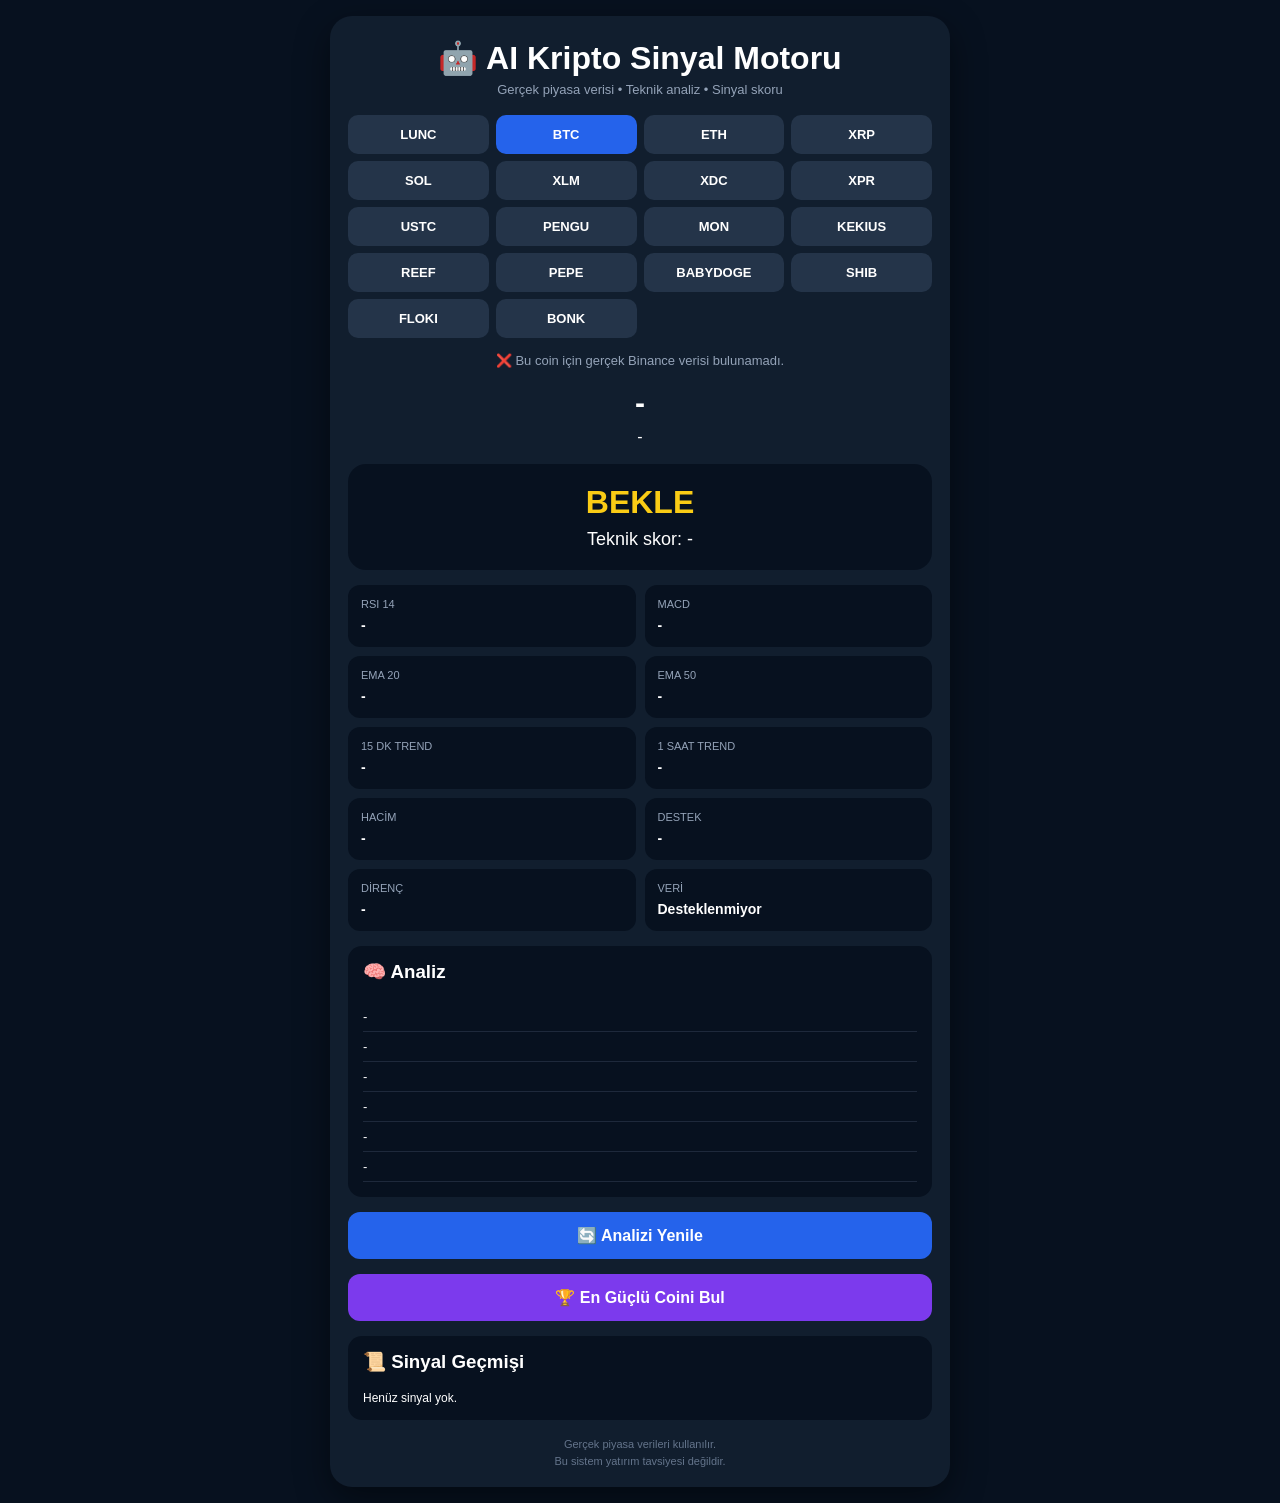
==== index.html @ 5fd172c1 "Create index.html" ====
<!DOCTYPE html>
<html lang="tr">
<head>
<meta charset="UTF-8">
<meta name="viewport" content="width=device-width, initial-scale=1.0">
<title>AI Kripto Sinyal Motoru</title>

<style>
*{box-sizing:border-box}

body{
margin:0;
padding:16px;
font-family:Arial,sans-serif;
background:#07111f;
color:#fff;
}

.container{
max-width:620px;
margin:auto;
}

.card{
background:#111e2e;
border-radius:22px;
padding:18px;
box-shadow:0 12px 35px #0007;
}

h1{
text-align:center;
margin:5px 0;
}

.subtitle{
text-align:center;
color:#94a3b8;
font-size:13px;
margin-bottom:18px;
}

.coins{
display:grid;
grid-template-columns:repeat(4,1fr);
gap:7px;
}

.coin{
padding:12px 3px;
border:0;
border-radius:10px;
background:#243449;
color:white;
font-weight:bold;
font-size:13px;
}

.coin.active{
background:#2563eb;
}

.status{
text-align:center;
color:#94a3b8;
margin:15px 0;
font-size:13px;
min-height:18px;
}

.price{
text-align:center;
font-size:30px;
font-weight:bold;
margin:8px 0;
}

.change{
text-align:center;
}

.signal{
margin-top:18px;
padding:20px;
border-radius:18px;
background:#07111f;
text-align:center;
}

.signal-title{
font-size:32px;
font-weight:bold;
}

.AL{
color:#22c55e;
}

.SAT{
color:#ef4444;
}

.BEKLE{
color:#facc15;
}

.GAL{
color:#16a34a;
}

.GSAT{
color:#dc2626;
}

.score{
font-size:18px;
margin-top:8px;
}

.grid{
display:grid;
grid-template-columns:1fr 1fr;
gap:9px;
margin-top:15px;
}

.box{
background:#07111f;
padding:13px;
border-radius:12px;
}

.box span{
display:block;
color:#94a3b8;
font-size:11px;
margin-bottom:6px;
}

.box b{
font-size:14px;
}

.section{
margin-top:15px;
background:#07111f;
border-radius:14px;
padding:15px;
}

.section h3{
margin-top:0;
}

.reason{
padding:7px 0;
border-bottom:1px solid #1e293b;
font-size:13px;
}

.action{
width:100%;
margin-top:15px;
padding:14px;
border:0;
border-radius:12px;
background:#2563eb;
color:white;
font-size:16px;
font-weight:bold;
}

.scan{
background:#7c3aed;
}

.history{
font-size:12px;
}

.history div{
padding:7px 0;
border-bottom:1px solid #1e293b;
}

.footer{
text-align:center;
color:#64748b;
font-size:11px;
margin-top:16px;
line-height:1.5;
}
</style>
</head>

<body>

<div class="container">

<div class="card">

<h1>🤖 AI Kripto Sinyal Motoru</h1>

<div class="subtitle">
Gerçek piyasa verisi • Teknik analiz • Sinyal skoru
</div>

<div id="coins" class="coins"></div>

<div id="status" class="status">
Sistem hazırlanıyor...
</div>

<div id="price" class="price">
-
</div>

<div id="change" class="change">
-
</div>

<div class="signal">

<div id="signal" class="signal-title BEKLE">
BEKLE
</div>

<div id="score" class="score">
Teknik skor: -
</div>

</div>

<div class="grid">

<div class="box">
<span>RSI 14</span>
<b id="rsi">-</b>
</div>

<div class="box">
<span>MACD</span>
<b id="macd">-</b>
</div>

<div class="box">
<span>EMA 20</span>
<b id="ema20">-</b>
</div>

<div class="box">
<span>EMA 50</span>
<b id="ema50">-</b>
</div>

<div class="box">
<span>15 DK TREND</span>
<b id="trend15">-</b>
</div>

<div class="box">
<span>1 SAAT TREND</span>
<b id="trend1">-</b>
</div>

<div class="box">
<span>HACİM</span>
<b id="volume">-</b>
</div>

<div class="box">
<span>DESTEK</span>
<b id="support">-</b>
</div>

<div class="box">
<span>DİRENÇ</span>
<b id="resistance">-</b>
</div>

<div class="box">
<span>VERİ</span>
<b id="data">-</b>
</div>

</div>

<div class="section">

<h3>🧠 Analiz</h3>

<div id="reason1" class="reason">-</div>
<div id="reason2" class="reason">-</div>
<div id="reason3" class="reason">-</div>
<div id="reason4" class="reason">-</div>
<div id="reason5" class="reason">-</div>
<div id="reason6" class="reason">-</div>

</div>

<button class="action" onclick="analizYap()">
🔄 Analizi Yenile
</button>

<button class="action scan" onclick="coinleriTara()">
🏆 En Güçlü Coini Bul
</button>

<div class="section">

<h3>📜 Sinyal Geçmişi</h3>

<div id="history" class="history">
Henüz sinyal yok.
</div>

</div>

<div class="footer">
Gerçek piyasa verileri kullanılır.<br>
Bu sistem yatırım tavsiyesi değildir.
</div>

</div>
</div>

<script>

/* SADECE BU 18 COIN VAR */

const coinler = [

"LUNC",
"BTC",
"ETH",
"XRP",
"SOL",
"XLM",
"XDC",
"XPR",
"USTC",
"PENGU",
"MON",
"KEKIUS",
"REEF",
"PEPE",
"BABYDOGE",
"SHIB",
"FLOKI",
"BONK"

];

let secili = "BTCUSDT";


/* COIN BUTONLARI */

function coinleriOlustur(){

const alan =
document.getElementById("coins");

alan.innerHTML = "";

coinler.forEach(function(coin){

const buton =
document.createElement("button");

buton.className = "coin";

buton.innerText = coin;

if(coin === "BTC"){
buton.classList.add("active");
}

buton.onclick = function(){

secili = coin + "USDT";

document.querySelectorAll(".coin")
.forEach(function(x){
x.classList.remove("active");
});

buton.classList.add("active");

analizYap();

};

alan.appendChild(buton);

});

}


/* EMA */

function ema(data,period){

let k = 2 / (period + 1);

let result = data[0];

for(let i=1;i<data.length;i++){

result =
data[i] * k +
result * (1-k);

}

return result;

}


/* RSI */

function rsi(data){

let gain = 0;
let loss = 0;

for(
let i=data.length-14;
i<data.length;
i++
){

let diff =
data[i] - data[i-1];

if(diff > 0){

gain += diff;

}else{

loss -= diff;

}

}

if(loss === 0){

return 100;

}

let rs =
gain / loss;

return 100 -
(100/(1+rs));

}


/* MACD */

function macd(data){

return (
ema(data,12) -
ema(data,26)
);

}


/* FİYAT */

function fiyatFormatla(x){

if(!Number.isFinite(x)){
return "-";
}

if(x >= 1000){

return x.toLocaleString(
"tr-TR",
{
maximumFractionDigits:2
});

}

if(x >= 1){

return x.toLocaleString(
"tr-TR",
{
maximumFractionDigits:5
});

}

return x.toLocaleString(
"tr-TR",
{
maximumFractionDigits:9
});

}


/* BINANCE */

async function veriGetir(url){

const response =
await fetch(
url,
{
cache:"no-store"
}
);

if(!response.ok){

throw new Error(
"Veri alınamadı"
);

}

return await response.json();

}


/* MUM */

async function mumGetir(interval){

return await veriGetir(

"https://api.binance.com/api/v3/klines"+
"?symbol="+secili+
"&interval="+interval+
"&limit=150"

);

}


/* ANA ANALİZ */

async function analizYap(){

document.getElementById("status")
.innerText =
"📡 Gerçek piyasa verileri analiz ediliyor...";

document.getElementById("data")
.innerText =
"Yükleniyor";

try{

const ticker =
await veriGetir(

"https://api.binance.com/api/v3/ticker/24hr"+
"?symbol="+secili

);

const mum15 =
await mumGetir("15m");

const mum1h =
await mumGetir("1h");


const close15 =
mum15.map(function(x){
return Number(x[4]);
});

const close1h =
mum1h.map(function(x){
return Number(x[4]);
});

const volumes =
mum15.map(function(x){
return Number(x[5]);
});


const fiyat =
Number(ticker.lastPrice);

const degisim =
Number(ticker.priceChangePercent);


const rsiValue =
rsi(close15);

const ema20 =
ema(close15,20);

const ema50 =
ema(close15,50);

const macdValue =
macd(close15);

const ema1h =
ema(close1h,20);


const volumeNow =
volumes[volumes.length-1];

const volumeAvg =
volumes
.slice(-20)
.reduce(
function(a,b){
return a+b;
},
0
) / 20;


const destek =
Math.min(
...close15.slice(-50)
);

const direnc =
Math.max(
...close15.slice(-50)
);


/* SKOR */

let skor = 50;

let nedenler = [];


/* EMA */

if(fiyat > ema20){

skor += 8;

nedenler.push(
"Fiyat EMA 20 üzerinde."
);

}else{

skor -= 8;

nedenler.push(
"Fiyat EMA 20 altında."
);

}


if(ema20 > ema50){

skor += 10;

nedenler.push(
"EMA 20, EMA 50 üzerinde."
);

}else{

skor -= 10;

nedenler.push(
"EMA 20, EMA 50 altında."
);

}


/* RSI */

if(rsiValue < 30){

skor += 18;

nedenler.push(
"RSI aşırı satım bölgesinde."
);

}

else if(rsiValue < 45){

skor += 7;

nedenler.push(
"RSI toparlanma bölgesinde."
);

}

else if(rsiValue > 70){

skor -= 18;

nedenler.push(
"RSI aşırı alım bölgesinde."
);

}

else if(rsiValue > 55){

skor -= 7;

nedenler.push(
"RSI yüksek bölgede."
);

}

else{

nedenler.push(
"RSI nötr bölgede."
);

}


/* MACD */

if(macdValue > 0){

skor += 10;

nedenler.push(
"MACD pozitif."
);

}else{

skor -= 10;

nedenler.push(
"MACD negatif."
);

}


/* 1 SAAT */

if(fiyat > ema1h){

skor += 8;

nedenler.push(
"1 saatlik trend pozitif."
);

}else{

skor -= 8;

nedenler.push(
"1 saatlik trend negatif."
);

}


/* HACİM */

if(volumeNow > volumeAvg * 1.5){

skor += 8;

nedenler.push(
"Hacim ortalamanın üzerinde."
);

}

else if(
volumeNow < volumeAvg * 0.7
){

skor -= 3;

nedenler.push(
"Hacim düşük."
);

}

else{

nedenler.push(
"Hacim normal."
);

}


/* SKOR SINIRI */

skor =
Math.max(
0,
Math.min(
100,
Math.round(skor)
)
);


/* SİNYAL */

let sinyal = "BEKLE";

if(skor >= 82){

sinyal =
"GÜÇLÜ AL";

}

else if(skor >= 68){

sinyal =
"AL";

}

else if(skor <= 18){

sinyal =
"GÜÇLÜ SAT";

}

else if(skor <= 32){

sinyal =
"SAT";

}


/* EKRAN */

document.getElementById("status")
.innerText =
secili +
" • Güncel analiz";


document.getElementById("data")
.innerText =
"🟢 Canlı";


document.getElementById("price")
.innerText =
fiyatFormatla(fiyat) +
" USDT";


document.getElementById("change")
.innerText =
"24 saat: " +
(degisim >= 0 ? "+" : "") +
degisim.toFixed(2) +
"%";


const signal =
document.getElementById("signal");


signal.innerText =
sinyal;


signal.className =
"signal-title " +
(
sinyal === "GÜÇLÜ AL"
? "GAL"
:
sinyal === "GÜÇLÜ SAT"
? "GSAT"
:
sinyal === "AL"
? "AL"
:
sinyal === "SAT"
? "SAT"
:
"BEKLE"
);


document.getElementById("score")
.innerText =
"Teknik skor: " +
skor +
"/100";


document.getElementById("rsi")
.innerText =
rsiValue.toFixed(2);


document.getElementById("macd")
.innerText =
macdValue.toFixed(8);


document.getElementById("ema20")
.innerText =
fiyatFormatla(ema20);


document.getElementById("ema50")
.innerText =
fiyatFormatla(ema50);


document.getElementById("trend15")
.innerText =
fiyat > ema20
? "🟢 Yükseliş"
: "🔴 Düşüş";


document.getElementById("trend1")
.innerText =
fiyat > ema1h
? "🟢 Yükseliş"
: "🔴 Düşüş";


document.getElementById("volume")
.innerText =
volumeNow > volumeAvg * 1.5
? "🔥 Yüksek"
:
volumeNow < volumeAvg * 0.7
? "🔵 Düşük"
: "Normal";


document.getElementById("support")
.innerText =
fiyatFormatla(destek);


document.getElementById("resistance")
.innerText =
fiyatFormatla(direnc);


/* NEDENLER */

for(
let i=1;
i<=6;
i++
){

document.getElementById(
"reason"+i
).innerText =
nedenler[i-1] || "-";

}


/* GEÇMİŞ */

gecmiseKaydet(
sinyal,
skor
);


}

catch(error){

console.log(error);

document.getElementById("status")
.innerText =
"❌ Bu coin için gerçek Binance verisi bulunamadı.";

document.getElementById("data")
.innerText =
"Desteklenmiyor";

}

}


/* GEÇMİŞE KAYDET */

function gecmiseKaydet(
sinyal,
skor
){

let gecmis =
JSON.parse(
localStorage.getItem(
"sinyalGecmisi"
) || "[]"
);


gecmis.unshift({

coin:
secili.replace(
"USDT",
""
),

sinyal:
sinyal,

skor:
skor,

zaman:
new Date()
.toLocaleTimeString(
"tr-TR"
)

});


gecmis =
gecmis.slice(0,20);


localStorage.setItem(
"sinyalGecmisi",
JSON.stringify(
gecmis
)
);


gecmisiGoster();

}


/* GEÇMİŞİ GÖSTER */

function gecmisiGoster(){

let gecmis =
JSON.parse(
localStorage.getItem(
"sinyalGecmisi"
) || "[]"
);


if(gecmis.length === 0){

document.getElementById(
"history"
).innerText =
"Henüz sinyal yok.";

return;

}


document.getElementById(
"history"
).innerHTML =

gecmis
.slice(0,10)
.map(function(x){

return `
<div>
<b>${x.coin}</b>
—
${x.sinyal}
—
${x.skor}/100
—
${x.zaman}
</div>
`;

})
.join("");

}


/* COİNLERİ TARA */

async function coinleriTara(){

document.getElementById(
"status"
).innerText =
"🏆 Coinler taranıyor...";

let sonuc = [];


for(
const coin of coinler
){

try{

const url =
"https://api.binance.com/api/v3/ticker/24hr?symbol="+
coin+
"USDT";


const data =
await veriGetir(url);


sonuc.push({

coin:coin,

degisim:
Number(
data.priceChangePercent
)

});

}

catch(error){

console.log(
coin+
" verisi yok."
);

}

}


/* SIRALA */

sonuc.sort(
function(a,b){

return b.degisim -
a.degisim;

});


if(sonuc.length > 0){

const enIyi =
sonuc[0];


document.getElementById(
"status"
).innerText =

"🏆 En güçlü 24 saatlik hareket: " +
enIyi.coin +
" (" +
(enIyi.degisim >= 0 ? "+" : "") +
enIyi.degisim.toFixed(2) +
"%)";

}

else{

document.getElementById(
"status"
).innerText =
"Coin verileri alınamadı.";

}

}


/* BAŞLAT */

coinleriOlustur();

gecmisiGoster();

analizYap();


/* 5 DAKİKADA YENİLE */

setInterval(
analizYap,
300000
);

</script>

</body>
</html>
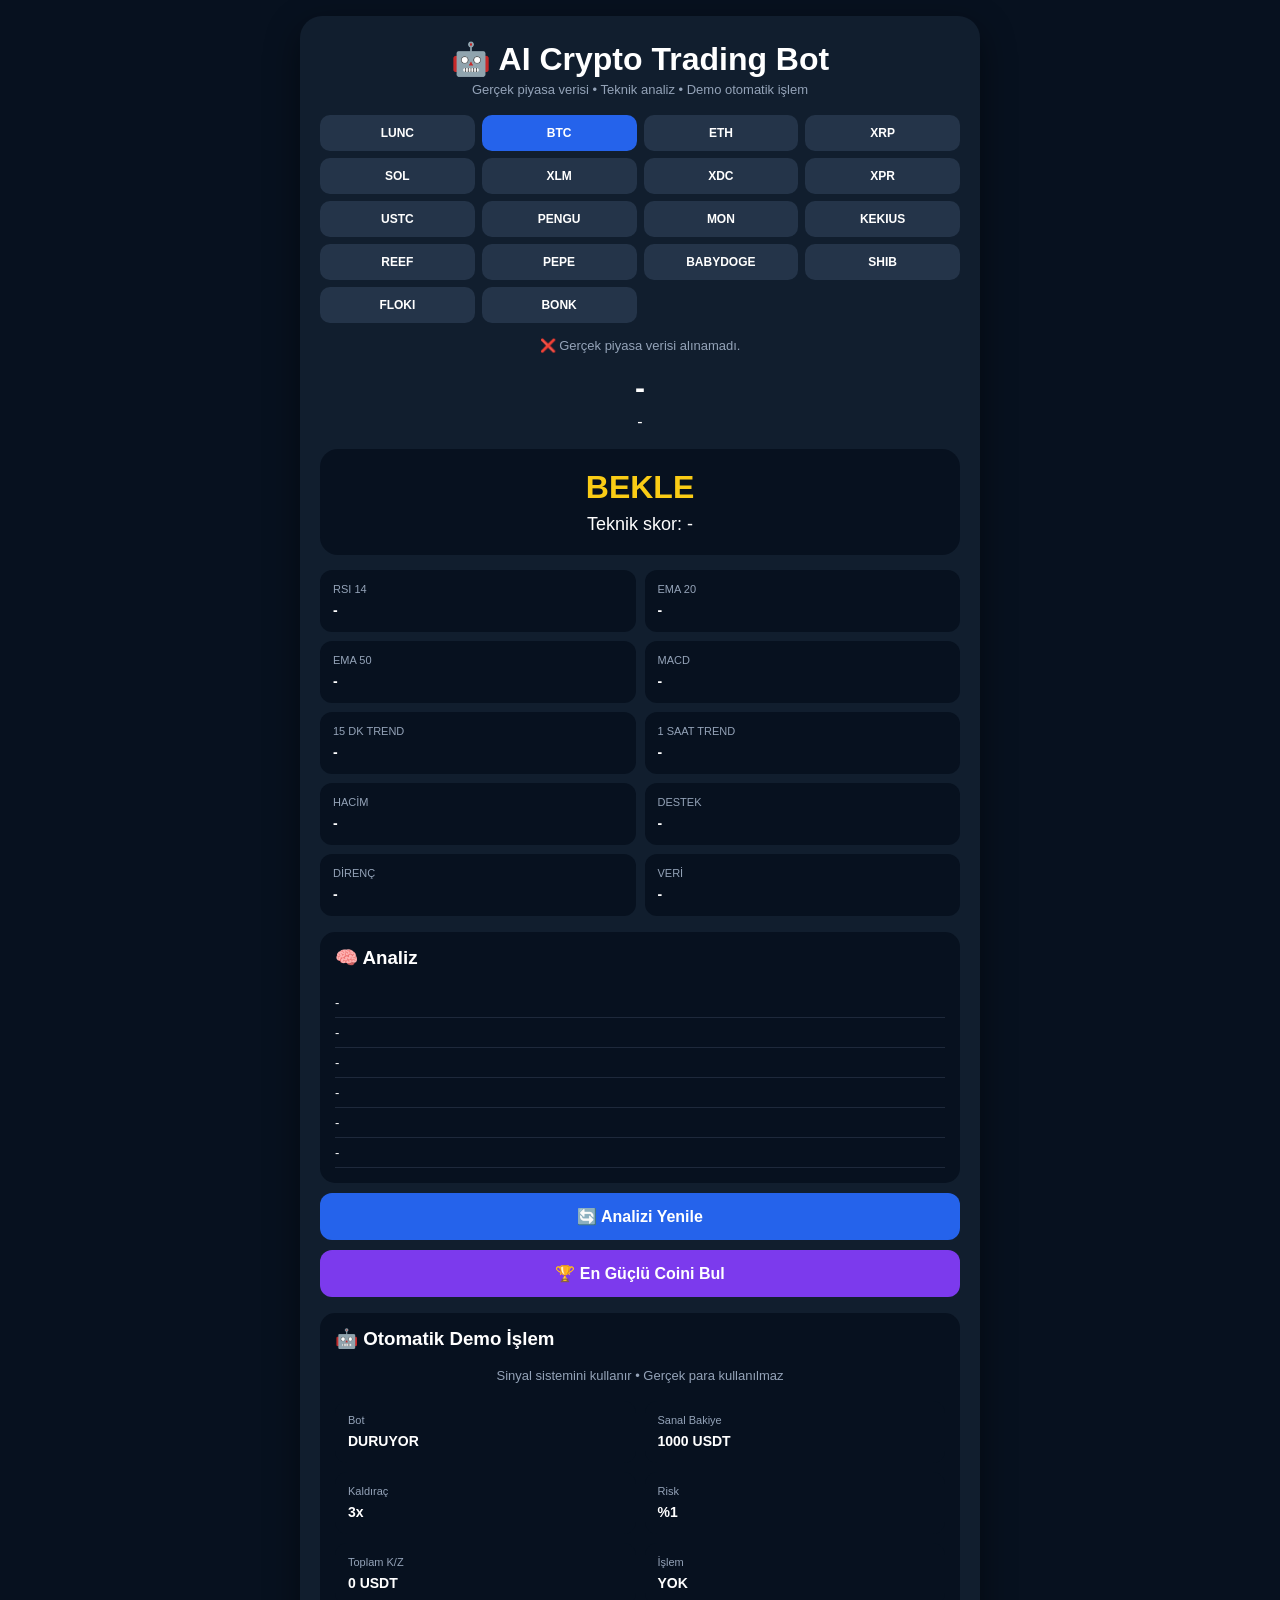
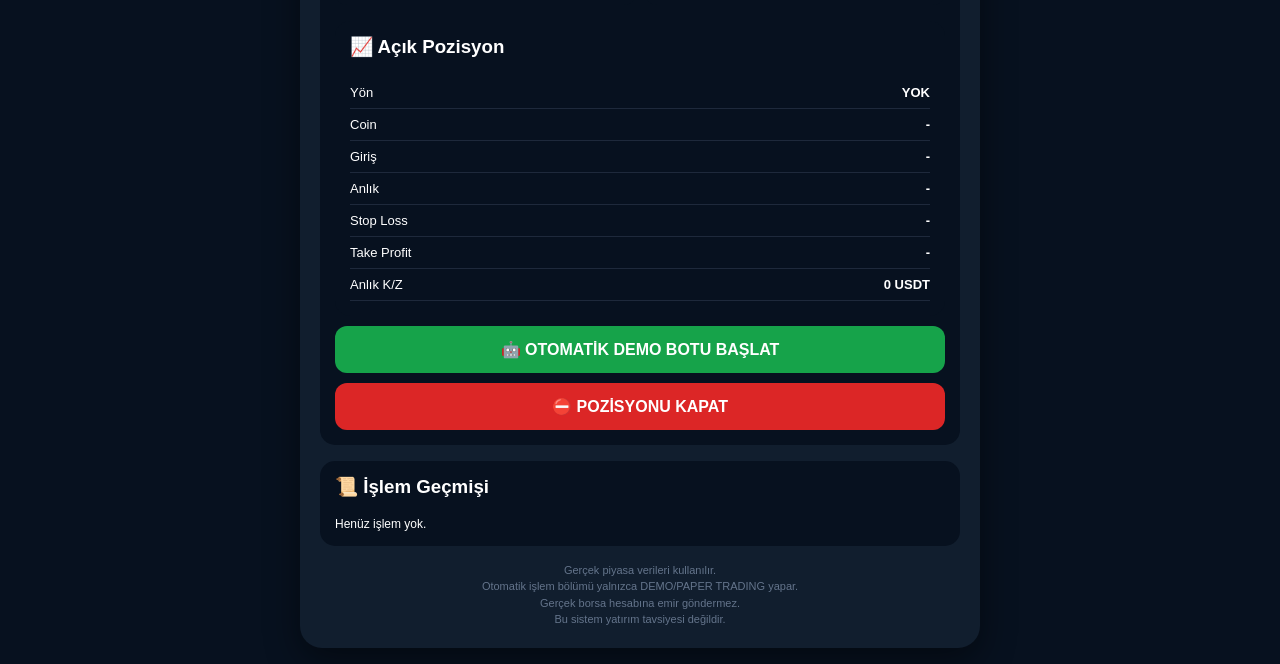
==== commit 85aabd67: "Create index.html" ====
--- a/index.html
+++ b/index.html
@@ -3,7 +3,7 @@
 <head>
 <meta charset="UTF-8">
 <meta name="viewport" content="width=device-width, initial-scale=1.0">
-<title>AI Kripto Sinyal Motoru</title>
+<title>AI Crypto Trading Bot</title>
 
 <style>
 *{box-sizing:border-box}
@@ -17,20 +17,20 @@
 }
 
 .container{
-max-width:620px;
+max-width:680px;
 margin:auto;
 }
 
 .card{
 background:#111e2e;
 border-radius:22px;
-padding:18px;
+padding:20px;
 box-shadow:0 12px 35px #0007;
 }
 
 h1{
 text-align:center;
-margin:5px 0;
+margin:4px 0;
 }
 
 .subtitle{
@@ -47,13 +47,13 @@
 }
 
 .coin{
-padding:12px 3px;
+padding:11px 3px;
 border:0;
 border-radius:10px;
 background:#243449;
-color:white;
+color:#fff;
 font-weight:bold;
-font-size:13px;
+font-size:12px;
 }
 
 .coin.active{
@@ -69,9 +69,9 @@
 }
 
 .price{
-text-align:center;
 font-size:30px;
 font-weight:bold;
+text-align:center;
 margin:8px 0;
 }
 
@@ -92,25 +92,11 @@
 font-weight:bold;
 }
 
-.AL{
-color:#22c55e;
-}
-
-.SAT{
-color:#ef4444;
-}
-
-.BEKLE{
-color:#facc15;
-}
-
-.GAL{
-color:#16a34a;
-}
-
-.GSAT{
-color:#dc2626;
-}
+.AL{color:#22c55e}
+.SAT{color:#ef4444}
+.BEKLE{color:#facc15}
+.GAL{color:#16a34a}
+.GSAT{color:#dc2626}
 
 .score{
 font-size:18px;
@@ -142,10 +128,10 @@
 }
 
 .section{
-margin-top:15px;
+margin-top:16px;
+padding:15px;
 background:#07111f;
-border-radius:14px;
-padding:15px;
+border-radius:15px;
 }
 
 .section h3{
@@ -158,20 +144,52 @@
 font-size:13px;
 }
 
-.action{
+button.action{
 width:100%;
-margin-top:15px;
 padding:14px;
 border:0;
 border-radius:12px;
+margin-top:10px;
 background:#2563eb;
-color:white;
+color:#fff;
 font-size:16px;
 font-weight:bold;
 }
 
-.scan{
+button.scan{
 background:#7c3aed;
+}
+
+button.auto{
+background:#16a34a;
+}
+
+button.stop{
+background:#dc2626;
+}
+
+.tradeRow{
+display:flex;
+justify-content:space-between;
+padding:8px 0;
+border-bottom:1px solid #1e293b;
+font-size:13px;
+}
+
+.long{
+color:#22c55e;
+}
+
+.short{
+color:#ef4444;
+}
+
+.profit{
+color:#22c55e;
+}
+
+.loss{
+color:#ef4444;
 }
 
 .history{
@@ -199,17 +217,24 @@
 
 <div class="card">
 
-<h1>🤖 AI Kripto Sinyal Motoru</h1>
+<h1>🤖 AI Crypto Trading Bot</h1>
 
 <div class="subtitle">
-Gerçek piyasa verisi • Teknik analiz • Sinyal skoru
-</div>
+Gerçek piyasa verisi • Teknik analiz • Demo otomatik işlem
+</div>
+
+
+<!-- COINLER -->
 
 <div id="coins" class="coins"></div>
 
+
 <div id="status" class="status">
-Sistem hazırlanıyor...
-</div>
+Veriler yükleniyor...
+</div>
+
+
+<!-- FİYAT -->
 
 <div id="price" class="price">
 -
@@ -219,6 +244,9 @@
 -
 </div>
 
+
+<!-- SİNYAL -->
+
 <div class="signal">
 
 <div id="signal" class="signal-title BEKLE">
@@ -230,6 +258,9 @@
 </div>
 
 </div>
+
+
+<!-- ANALİZ -->
 
 <div class="grid">
 
@@ -239,11 +270,6 @@
 </div>
 
 <div class="box">
-<span>MACD</span>
-<b id="macd">-</b>
-</div>
-
-<div class="box">
 <span>EMA 20</span>
 <b id="ema20">-</b>
 </div>
@@ -254,6 +280,11 @@
 </div>
 
 <div class="box">
+<span>MACD</span>
+<b id="macd">-</b>
+</div>
+
+<div class="box">
 <span>15 DK TREND</span>
 <b id="trend15">-</b>
 </div>
@@ -284,6 +315,9 @@
 </div>
 
 </div>
+
+
+<!-- NEDENLER -->
 
 <div class="section">
 
@@ -298,37 +332,167 @@
 
 </div>
 
-<button class="action" onclick="analizYap()">
+
+<button
+class="action"
+onclick="analizYap()">
+
 🔄 Analizi Yenile
+
 </button>
 
-<button class="action scan" onclick="coinleriTara()">
+
+<button
+class="action scan"
+onclick="coinleriTara()">
+
 🏆 En Güçlü Coini Bul
+
 </button>
 
+
+<!-- OTOMATİK DEMO İŞLEM -->
+
 <div class="section">
 
-<h3>📜 Sinyal Geçmişi</h3>
-
-<div id="history" class="history">
-Henüz sinyal yok.
-</div>
-
-</div>
+<h3>🤖 Otomatik Demo İşlem</h3>
+
+<div class="subtitle">
+Sinyal sistemini kullanır • Gerçek para kullanılmaz
+</div>
+
+
+<div class="grid">
+
+<div class="box">
+<span>Bot</span>
+<b id="botDurum">DURUYOR</b>
+</div>
+
+<div class="box">
+<span>Sanal Bakiye</span>
+<b id="demoBakiye">1000 USDT</b>
+</div>
+
+<div class="box">
+<span>Kaldıraç</span>
+<b>3x</b>
+</div>
+
+<div class="box">
+<span>Risk</span>
+<b>%1</b>
+</div>
+
+<div class="box">
+<span>Toplam K/Z</span>
+<b id="demoPNL">0 USDT</b>
+</div>
+
+<div class="box">
+<span>İşlem</span>
+<b id="demoIslem">YOK</b>
+</div>
+
+</div>
+
+
+<div class="section">
+
+<h3>📈 Açık Pozisyon</h3>
+
+<div class="tradeRow">
+<span>Yön</span>
+<b id="demoYon">YOK</b>
+</div>
+
+<div class="tradeRow">
+<span>Coin</span>
+<b id="demoCoin">-</b>
+</div>
+
+<div class="tradeRow">
+<span>Giriş</span>
+<b id="demoEntry">-</b>
+</div>
+
+<div class="tradeRow">
+<span>Anlık</span>
+<b id="demoCurrent">-</b>
+</div>
+
+<div class="tradeRow">
+<span>Stop Loss</span>
+<b id="demoSL">-</b>
+</div>
+
+<div class="tradeRow">
+<span>Take Profit</span>
+<b id="demoTP">-</b>
+</div>
+
+<div class="tradeRow">
+<span>Anlık K/Z</span>
+<b id="demoUPNL">0 USDT</b>
+</div>
+
+</div>
+
+
+<button
+class="action auto"
+onclick="otomatikBot()">
+
+🤖 OTOMATİK DEMO BOTU BAŞLAT
+
+</button>
+
+
+<button
+class="action stop"
+onclick="demoPozisyonKapat('MANUEL')">
+
+⛔ POZİSYONU KAPAT
+
+</button>
+
+</div>
+
+
+<!-- GEÇMİŞ -->
+
+<div class="section">
+
+<h3>📜 İşlem Geçmişi</h3>
+
+<div id="demoHistory" class="history">
+Henüz işlem yok.
+</div>
+
+</div>
+
 
 <div class="footer">
+
 Gerçek piyasa verileri kullanılır.<br>
+Otomatik işlem bölümü yalnızca DEMO/PAPER TRADING yapar.<br>
+Gerçek borsa hesabına emir göndermez.<br>
 Bu sistem yatırım tavsiyesi değildir.
-</div>
-
-</div>
-</div>
+
+</div>
+
+</div>
+</div>
+
 
 <script>
 
-/* SADECE BU 18 COIN VAR */
-
-const coinler = [
+
+/* ==========================================
+   COINLER
+========================================== */
+
+const coinler=[
 
 "LUNC",
 "BTC",
@@ -351,38 +515,59 @@
 
 ];
 
-let secili = "BTCUSDT";
-
-
-/* COIN BUTONLARI */
+
+let secili="BTCUSDT";
+
+
+/* ==========================================
+   DEMO DEĞİŞKENLER
+========================================== */
+
+let demoCalisiyor=false;
+
+let demoTimer=null;
+
+let demoBakiye=1000;
+
+let demoPNL=0;
+
+let demoPozisyon=null;
+
+let demoGecmis=[];
+
+
+/* ==========================================
+   COIN BUTONLARI
+========================================== */
 
 function coinleriOlustur(){
 
-const alan =
+const alan=
 document.getElementById("coins");
 
-alan.innerHTML = "";
+alan.innerHTML="";
 
 coinler.forEach(function(coin){
 
-const buton =
+const buton=
 document.createElement("button");
 
-buton.className = "coin";
-
-buton.innerText = coin;
-
-if(coin === "BTC"){
+buton.className="coin";
+
+buton.innerText=coin;
+
+if(coin==="BTC")
 buton.classList.add("active");
-}
-
-buton.onclick = function(){
-
-secili = coin + "USDT";
+
+buton.onclick=function(){
+
+secili=coin+"USDT";
 
 document.querySelectorAll(".coin")
 .forEach(function(x){
+
 x.classList.remove("active");
+
 });
 
 buton.classList.add("active");
@@ -398,19 +583,21 @@
 }
 
 
-/* EMA */
+/* ==========================================
+   EMA
+========================================== */
 
 function ema(data,period){
 
-let k = 2 / (period + 1);
-
-let result = data[0];
+let k=2/(period+1);
+
+let result=data[0];
 
 for(let i=1;i<data.length;i++){
 
-result =
-data[i] * k +
-result * (1-k);
+result=
+data[i]*k+
+result*(1-k);
 
 }
 
@@ -419,12 +606,15 @@
 }
 
 
-/* RSI */
+/* ==========================================
+   RSI
+========================================== */
 
 function rsi(data){
 
-let gain = 0;
-let loss = 0;
+let gain=0;
+
+let loss=0;
 
 for(
 let i=data.length-14;
@@ -432,57 +622,51 @@
 i++
 ){
 
-let diff =
-data[i] - data[i-1];
-
-if(diff > 0){
-
-gain += diff;
-
-}else{
-
-loss -= diff;
-
-}
-
-}
-
-if(loss === 0){
-
+let diff=
+data[i]-data[i-1];
+
+if(diff>0)
+gain+=diff;
+
+else
+loss-=diff;
+
+}
+
+if(loss===0)
 return 100;
 
-}
-
-let rs =
-gain / loss;
-
-return 100 -
+let rs=
+gain/loss;
+
+return 100-
 (100/(1+rs));
 
 }
 
 
-/* MACD */
+/* ==========================================
+   MACD
+========================================== */
 
 function macd(data){
 
-return (
-ema(data,12) -
-ema(data,26)
-);
-
-}
-
-
-/* FİYAT */
-
-function fiyatFormatla(x){
-
-if(!Number.isFinite(x)){
+return ema(data,12)-
+ema(data,26);
+
+}
+
+
+/* ==========================================
+   FİYAT FORMAT
+========================================== */
+
+function formatPrice(x){
+
+if(!Number.isFinite(x))
 return "-";
-}
-
-if(x >= 1000){
+
+if(x>=1000){
 
 return x.toLocaleString(
 "tr-TR",
@@ -492,7 +676,7 @@
 
 }
 
-if(x >= 1){
+if(x>=1){
 
 return x.toLocaleString(
 "tr-TR",
@@ -511,11 +695,13 @@
 }
 
 
-/* BINANCE */
+/* ==========================================
+   VERİ
+========================================== */
 
 async function veriGetir(url){
 
-const response =
+const response=
 await fetch(
 url,
 {
@@ -523,28 +709,27 @@
 }
 );
 
-if(!response.ok){
-
-throw new Error(
-"Veri alınamadı"
-);
-
-}
+if(!response.ok)
+throw new Error("Veri alınamadı");
 
 return await response.json();
 
 }
 
 
-/* MUM */
-
-async function mumGetir(interval){
+/* ==========================================
+   MUM
+========================================== */
+
+async function mumGetir(interval,symbol=secili){
 
 return await veriGetir(
 
 "https://api.binance.com/api/v3/klines"+
-"?symbol="+secili+
-"&interval="+interval+
+"?symbol="+
+symbol+
+"&interval="+
+interval+
 "&limit=150"
 
 );
@@ -552,140 +737,147 @@
 }
 
 
-/* ANA ANALİZ */
+/* ==========================================
+   ANA ANALİZ
+========================================== */
 
 async function analizYap(){
 
 document.getElementById("status")
-.innerText =
+.innerText=
 "📡 Gerçek piyasa verileri analiz ediliyor...";
 
-document.getElementById("data")
-.innerText =
-"Yükleniyor";
 
 try{
 
-const ticker =
+const ticker=
 await veriGetir(
 
 "https://api.binance.com/api/v3/ticker/24hr"+
-"?symbol="+secili
-
-);
-
-const mum15 =
+"?symbol="+
+secili
+
+);
+
+
+const mum15=
 await mumGetir("15m");
 
-const mum1h =
+
+const mum1h=
 await mumGetir("1h");
 
 
-const close15 =
-mum15.map(function(x){
-return Number(x[4]);
-});
-
-const close1h =
-mum1h.map(function(x){
-return Number(x[4]);
-});
-
-const volumes =
-mum15.map(function(x){
-return Number(x[5]);
-});
-
-
-const fiyat =
+const close15=
+mum15.map(
+x=>Number(x[4])
+);
+
+
+const close1h=
+mum1h.map(
+x=>Number(x[4])
+);
+
+
+const volumes=
+mum15.map(
+x=>Number(x[5])
+);
+
+
+const fiyat=
 Number(ticker.lastPrice);
 
-const degisim =
+
+const degisim=
 Number(ticker.priceChangePercent);
 
 
-const rsiValue =
+const rsi15=
 rsi(close15);
 
-const ema20 =
+
+const ema20=
 ema(close15,20);
 
-const ema50 =
+
+const ema50=
 ema(close15,50);
 
-const macdValue =
+
+const macdValue=
 macd(close15);
 
-const ema1h =
+
+const ema1h=
 ema(close1h,20);
 
 
-const volumeNow =
-volumes[volumes.length-1];
-
-const volumeAvg =
+const volumeNow=
+volumes.at(-1);
+
+
+const volumeAvg=
 volumes
 .slice(-20)
 .reduce(
-function(a,b){
-return a+b;
-},
+(a,b)=>a+b,
 0
-) / 20;
-
-
-const destek =
+)/20;
+
+
+const destek=
 Math.min(
 ...close15.slice(-50)
 );
 
-const direnc =
+
+const direnc=
 Math.max(
 ...close15.slice(-50)
 );
 
 
-/* SKOR */
-
-let skor = 50;
-
-let nedenler = [];
+let skor=50;
+
+let reasons=[];
 
 
 /* EMA */
 
-if(fiyat > ema20){
-
-skor += 8;
-
-nedenler.push(
+if(fiyat>ema20){
+
+skor+=8;
+
+reasons.push(
 "Fiyat EMA 20 üzerinde."
 );
 
 }else{
 
-skor -= 8;
-
-nedenler.push(
+skor-=8;
+
+reasons.push(
 "Fiyat EMA 20 altında."
 );
 
 }
 
 
-if(ema20 > ema50){
-
-skor += 10;
-
-nedenler.push(
+if(ema20>ema50){
+
+skor+=10;
+
+reasons.push(
 "EMA 20, EMA 50 üzerinde."
 );
 
 }else{
 
-skor -= 10;
-
-nedenler.push(
+skor-=10;
+
+reasons.push(
 "EMA 20, EMA 50 altında."
 );
 
@@ -694,41 +886,41 @@
 
 /* RSI */
 
-if(rsiValue < 30){
-
-skor += 18;
-
-nedenler.push(
+if(rsi15<30){
+
+skor+=18;
+
+reasons.push(
 "RSI aşırı satım bölgesinde."
 );
 
 }
 
-else if(rsiValue < 45){
-
-skor += 7;
-
-nedenler.push(
+else if(rsi15<45){
+
+skor+=7;
+
+reasons.push(
 "RSI toparlanma bölgesinde."
 );
 
 }
 
-else if(rsiValue > 70){
-
-skor -= 18;
-
-nedenler.push(
+else if(rsi15>70){
+
+skor-=18;
+
+reasons.push(
 "RSI aşırı alım bölgesinde."
 );
 
 }
 
-else if(rsiValue > 55){
-
-skor -= 7;
-
-nedenler.push(
+else if(rsi15>55){
+
+skor-=7;
+
+reasons.push(
 "RSI yüksek bölgede."
 );
 
@@ -736,7 +928,7 @@
 
 else{
 
-nedenler.push(
+reasons.push(
 "RSI nötr bölgede."
 );
 
@@ -745,19 +937,19 @@
 
 /* MACD */
 
-if(macdValue > 0){
-
-skor += 10;
-
-nedenler.push(
+if(macdValue>0){
+
+skor+=10;
+
+reasons.push(
 "MACD pozitif."
 );
 
 }else{
 
-skor -= 10;
-
-nedenler.push(
+skor-=10;
+
+reasons.push(
 "MACD negatif."
 );
 
@@ -766,19 +958,19 @@
 
 /* 1 SAAT */
 
-if(fiyat > ema1h){
-
-skor += 8;
-
-nedenler.push(
+if(fiyat>ema1h){
+
+skor+=8;
+
+reasons.push(
 "1 saatlik trend pozitif."
 );
 
 }else{
 
-skor -= 8;
-
-nedenler.push(
+skor-=8;
+
+reasons.push(
 "1 saatlik trend negatif."
 );
 
@@ -787,23 +979,21 @@
 
 /* HACİM */
 
-if(volumeNow > volumeAvg * 1.5){
-
-skor += 8;
-
-nedenler.push(
+if(volumeNow>volumeAvg*1.5){
+
+skor+=8;
+
+reasons.push(
 "Hacim ortalamanın üzerinde."
 );
 
 }
 
-else if(
-volumeNow < volumeAvg * 0.7
-){
-
-skor -= 3;
-
-nedenler.push(
+else if(volumeNow<volumeAvg*0.7){
+
+skor-=3;
+
+reasons.push(
 "Hacim düşük."
 );
 
@@ -811,16 +1001,14 @@
 
 else{
 
-nedenler.push(
+reasons.push(
 "Hacim normal."
 );
 
 }
 
 
-/* SKOR SINIRI */
-
-skor =
+skor=
 Math.max(
 0,
 Math.min(
@@ -832,310 +1020,741 @@
 
 /* SİNYAL */
 
-let sinyal = "BEKLE";
-
-if(skor >= 82){
-
-sinyal =
-"GÜÇLÜ AL";
-
-}
-
-else if(skor >= 68){
-
-sinyal =
-"AL";
-
-}
-
-else if(skor <= 18){
-
-sinyal =
-"GÜÇLÜ SAT";
-
-}
-
-else if(skor <= 32){
-
-sinyal =
-"SAT";
-
-}
+let sinyal="BEKLE";
+
+
+if(skor>=82)
+sinyal="GÜÇLÜ AL";
+
+else if(skor>=68)
+sinyal="AL";
+
+else if(skor<=18)
+sinyal="GÜÇLÜ SAT";
+
+else if(skor<=32)
+sinyal="SAT";
 
 
 /* EKRAN */
 
 document.getElementById("status")
-.innerText =
-secili +
+.innerText=
+secili+
 " • Güncel analiz";
 
 
 document.getElementById("data")
-.innerText =
-"🟢 Canlı";
+.innerText="🟢 Canlı";
 
 
 document.getElementById("price")
-.innerText =
-fiyatFormatla(fiyat) +
+.innerText=
+formatPrice(fiyat)+
 " USDT";
 
 
 document.getElementById("change")
-.innerText =
-"24 saat: " +
-(degisim >= 0 ? "+" : "") +
-degisim.toFixed(2) +
+.innerText=
+"24 saat: "+
+(degisim>=0?"+":"")+
+degisim.toFixed(2)+
 "%";
 
 
-const signal =
+const signalElement=
 document.getElementById("signal");
 
 
-signal.innerText =
-sinyal;
-
-
-signal.className =
-"signal-title " +
+signalElement.innerText=sinyal;
+
+
+signalElement.className=
+"signal-title "+
 (
-sinyal === "GÜÇLÜ AL"
-? "GAL"
-:
-sinyal === "GÜÇLÜ SAT"
-? "GSAT"
-:
-sinyal === "AL"
-? "AL"
-:
-sinyal === "SAT"
-? "SAT"
-:
+sinyal==="GÜÇLÜ AL"
+?"GAL":
+sinyal==="GÜÇLÜ SAT"
+?"GSAT":
+sinyal==="AL"
+?"AL":
+sinyal==="SAT"
+?"SAT":
 "BEKLE"
 );
 
 
 document.getElementById("score")
-.innerText =
-"Teknik skor: " +
-skor +
+.innerText=
+"Teknik skor: "+
+skor+
 "/100";
 
 
 document.getElementById("rsi")
-.innerText =
-rsiValue.toFixed(2);
+.innerText=
+rsi15.toFixed(2);
+
+
+document.getElementById("ema20")
+.innerText=
+formatPrice(ema20);
+
+
+document.getElementById("ema50")
+.innerText=
+formatPrice(ema50);
 
 
 document.getElementById("macd")
-.innerText =
+.innerText=
 macdValue.toFixed(8);
 
 
-document.getElementById("ema20")
-.innerText =
-fiyatFormatla(ema20);
-
-
-document.getElementById("ema50")
-.innerText =
-fiyatFormatla(ema50);
-
-
 document.getElementById("trend15")
-.innerText =
-fiyat > ema20
-? "🟢 Yükseliş"
-: "🔴 Düşüş";
+.innerText=
+fiyat>ema20
+?"🟢 Yükseliş"
+:"🔴 Düşüş";
 
 
 document.getElementById("trend1")
-.innerText =
-fiyat > ema1h
-? "🟢 Yükseliş"
-: "🔴 Düşüş";
+.innerText=
+fiyat>ema1h
+?"🟢 Yükseliş"
+:"🔴 Düşüş";
 
 
 document.getElementById("volume")
-.innerText =
-volumeNow > volumeAvg * 1.5
-? "🔥 Yüksek"
-:
-volumeNow < volumeAvg * 0.7
-? "🔵 Düşük"
-: "Normal";
+.innerText=
+volumeNow>volumeAvg*1.5
+?"🔥 Yüksek":
+volumeNow<volumeAvg*0.7
+?"🔵 Düşük":
+"Normal";
 
 
 document.getElementById("support")
-.innerText =
-fiyatFormatla(destek);
+.innerText=
+formatPrice(destek);
 
 
 document.getElementById("resistance")
-.innerText =
-fiyatFormatla(direnc);
-
-
-/* NEDENLER */
-
-for(
-let i=1;
-i<=6;
-i++
+.innerText=
+formatPrice(direnc);
+
+
+for(let i=1;i<=6;i++){
+
+document.getElementById(
+"reason"+i
+).innerText=
+reasons[i-1]||"-";
+
+}
+
+
+/*
+Demo bot açıksa
+mevcut sinyali değerlendir
+*/
+
+if(demoCalisiyor){
+
+demoSinyalKontrol(
+sinyal,
+skor,
+fiyat,
+secili
+);
+
+}
+
+
+}catch(error){
+
+console.log(error);
+
+document.getElementById("status")
+.innerText=
+"❌ Gerçek piyasa verisi alınamadı.";
+
+}
+
+}
+
+
+/* ==========================================
+   DEMO SİNYAL
+========================================== */
+
+function demoSinyalKontrol(
+sinyal,
+skor,
+fiyat,
+coin
 ){
 
-document.getElementById(
-"reason"+i
-).innerText =
-nedenler[i-1] || "-";
-
-}
-
-
-/* GEÇMİŞ */
-
-gecmiseKaydet(
-sinyal,
+if(!demoCalisiyor)
+return;
+
+
+/*
+Açık pozisyon varsa
+önce onu kontrol et
+*/
+
+if(demoPozisyon){
+
+demoPozisyonKontrol(
+fiyat
+);
+
+return;
+
+}
+
+
+/*
+Yeterince güçlü sinyal
+*/
+
+if(
+sinyal==="AL"||
+sinyal==="GÜÇLÜ AL"
+){
+
+demoPozisyonAc(
+"LONG",
+coin,
+fiyat,
 skor
 );
 
-
-}
-
-catch(error){
-
-console.log(error);
-
-document.getElementById("status")
-.innerText =
-"❌ Bu coin için gerçek Binance verisi bulunamadı.";
-
-document.getElementById("data")
-.innerText =
-"Desteklenmiyor";
-
-}
-
-}
-
-
-/* GEÇMİŞE KAYDET */
-
-function gecmiseKaydet(
-sinyal,
+}
+
+
+else if(
+sinyal==="SAT"||
+sinyal==="GÜÇLÜ SAT"
+){
+
+demoPozisyonAc(
+"SHORT",
+coin,
+fiyat,
+skor
+);
+
+}
+
+}
+
+
+/* ==========================================
+   DEMO POZİSYON AÇ
+========================================== */
+
+function demoPozisyonAc(
+yon,
+coin,
+fiyat,
 skor
 ){
 
-let gecmis =
-JSON.parse(
-localStorage.getItem(
-"sinyalGecmisi"
-) || "[]"
-);
-
-
-gecmis.unshift({
-
-coin:
-secili.replace(
+if(demoPozisyon)
+return;
+
+
+const riskPara=
+demoBakiye*0.01;
+
+
+const stopMesafe=
+fiyat*0.006;
+
+
+const miktar=
+riskPara/stopMesafe;
+
+
+let stop;
+
+let takeProfit;
+
+
+if(yon==="LONG"){
+
+stop=
+fiyat-stopMesafe;
+
+takeProfit=
+fiyat+
+stopMesafe*1.8;
+
+}else{
+
+stop=
+fiyat+stopMesafe;
+
+takeProfit=
+fiyat-
+stopMesafe*1.8;
+
+}
+
+
+demoPozisyon={
+
+yon,
+coin,
+giris:fiyat,
+miktar,
+stop,
+takeProfit,
+skor
+
+};
+
+
+document.getElementById(
+"demoIslem"
+).innerText=
+yon;
+
+
+document.getElementById(
+"demoCoin"
+).innerText=
+coin.replace(
 "USDT",
 ""
-),
-
-sinyal:
-sinyal,
-
-skor:
-skor,
-
-zaman:
-new Date()
-.toLocaleTimeString(
-"tr-TR"
+);
+
+
+document.getElementById(
+"demoEntry"
+).innerText=
+formatPrice(fiyat);
+
+
+document.getElementById(
+"demoSL"
+).innerText=
+formatPrice(stop);
+
+
+document.getElementById(
+"demoTP"
+).innerText=
+formatPrice(takeProfit);
+
+
+document.getElementById(
+"demoYon"
+).innerText=
+yon==="LONG"
+?"🟢 LONG"
+:"🔴 SHORT";
+
+
+document.getElementById(
+"demoYon"
+).className=
+yon==="LONG"
+?"long"
+:"short";
+
+
+document.getElementById(
+"status"
+).innerText=
+"🤖 DEMO "+
+yon+
+" açıldı • "+
+coin.replace(
+"USDT",
+""
+)+
+" • Skor "+
+skor;
+
+}
+
+
+/* ==========================================
+   DEMO POZİSYON KONTROL
+========================================== */
+
+function demoPozisyonKontrol(
+fiyat
+){
+
+if(!demoPozisyon)
+return;
+
+
+const p=
+demoPozisyon;
+
+
+let pnl;
+
+
+if(p.yon==="LONG"){
+
+pnl=
+(fiyat-p.giris)*
+p.miktar*
+3;
+
+
+if(fiyat<=p.stop){
+
+demoPozisyonKapat(
+"STOP LOSS",
+fiyat
+);
+
+return;
+
+}
+
+
+if(fiyat>=p.takeProfit){
+
+demoPozisyonKapat(
+"TAKE PROFIT",
+fiyat
+);
+
+return;
+
+}
+
+}else{
+
+pnl=
+(p.giris-fiyat)*
+p.miktar*
+3;
+
+
+if(fiyat>=p.stop){
+
+demoPozisyonKapat(
+"STOP LOSS",
+fiyat
+);
+
+return;
+
+}
+
+
+if(fiyat<=p.takeProfit){
+
+demoPozisyonKapat(
+"TAKE PROFIT",
+fiyat
+);
+
+return;
+
+}
+
+}
+
+
+document.getElementById(
+"demoCurrent"
+).innerText=
+formatPrice(fiyat);
+
+
+document.getElementById(
+"demoUPNL"
+).innerText=
+(
+pnl>=0?"+":""
+)+
+formatPrice(pnl)+
+" USDT";
+
+
+document.getElementById(
+"demoUPNL"
+).className=
+pnl>=0
+?"profit"
+:"loss";
+
+}
+
+
+/* ==========================================
+   DEMO POZİSYON KAPAT
+========================================== */
+
+function demoPozisyonKapat(
+sebep="MANUEL",
+fiyat=null
+){
+
+if(!demoPozisyon)
+return;
+
+
+const p=
+demoPozisyon;
+
+
+if(!fiyat){
+
+const fiyatText=
+document.getElementById(
+"price"
+).innerText;
+
+fiyat=
+parseFloat(
+fiyatText
+.replace("USDT","")
+.replace(/\./g,"")
+.replace(",",".")
+);
+
+}
+
+
+if(!Number.isFinite(fiyat))
+return;
+
+
+let pnl;
+
+
+if(p.yon==="LONG"){
+
+pnl=
+(fiyat-p.giris)*
+p.miktar*
+3;
+
+}else{
+
+pnl=
+(p.giris-fiyat)*
+p.miktar*
+3;
+
+}
+
+
+demoBakiye+=pnl;
+
+demoPNL+=pnl;
+
+
+demoGecmis.unshift(
+
+p.coin.replace(
+"USDT",
+""
+)+
+" • "+
+p.yon+
+" • "+
+sebep+
+" • "+
+(
+pnl>=0?"+":""
+)+
+formatPrice(pnl)+
+" USDT"
+
+);
+
+
+demoGecmis=
+demoGecmis.slice(0,15);
+
+
+document.getElementById(
+"demoBakiye"
+).innerText=
+formatPrice(
+demoBakiye
+)+
+" USDT";
+
+
+document.getElementById(
+"demoPNL"
+).innerText=
+(
+demoPNL>=0?"+":""
+)+
+formatPrice(
+demoPNL
+)+
+" USDT";
+
+
+document.getElementById(
+"demoIslem"
+).innerText=
+sebep;
+
+
+document.getElementById(
+"demoYon"
+).innerText=
+"YOK";
+
+
+document.getElementById(
+"demoYon"
+).className="";
+
+
+document.getElementById(
+"demoCoin"
+).innerText="-";
+
+
+document.getElementById(
+"demoEntry"
+).innerText="-";
+
+
+document.getElementById(
+"demoCurrent"
+).innerText=
+formatPrice(fiyat);
+
+
+document.getElementById(
+"demoSL"
+).innerText="-";
+
+
+document.getElementById(
+"demoTP"
+).innerText="-";
+
+
+document.getElementById(
+"demoUPNL"
+).innerText="0 USDT";
+
+
+document.getElementById(
+"demoHistory"
+).innerHTML=
+demoGecmis
+.map(
+x=>"<div>"+x+"</div>"
 )
-
-});
-
-
-gecmis =
-gecmis.slice(0,20);
-
-
-localStorage.setItem(
-"sinyalGecmisi",
-JSON.stringify(
-gecmis
-)
-);
-
-
-gecmisiGoster();
-
-}
-
-
-/* GEÇMİŞİ GÖSTER */
-
-function gecmisiGoster(){
-
-let gecmis =
-JSON.parse(
-localStorage.getItem(
-"sinyalGecmisi"
-) || "[]"
-);
-
-
-if(gecmis.length === 0){
-
-document.getElementById(
-"history"
-).innerText =
-"Henüz sinyal yok.";
+.join("");
+
+
+demoPozisyon=null;
+
+
+}
+
+
+/* ==========================================
+   OTOMATİK BOT
+========================================== */
+
+function otomatikBot(){
+
+if(demoCalisiyor){
+
+demoCalisiyor=false;
+
+clearInterval(
+demoTimer
+);
+
+document.getElementById(
+"botDurum"
+).innerText=
+"DURUYOR";
+
+
+document.querySelector(
+".auto"
+).innerText=
+"🤖 OTOMATİK DEMO BOTU BAŞLAT";
+
+
+document.getElementById(
+"status"
+).innerText=
+"Demo bot durduruldu.";
 
 return;
 
 }
 
 
-document.getElementById(
-"history"
-).innerHTML =
-
-gecmis
-.slice(0,10)
-.map(function(x){
-
-return `
-<div>
-<b>${x.coin}</b>
-—
-${x.sinyal}
-—
-${x.skor}/100
-—
-${x.zaman}
-</div>
-`;
-
-})
-.join("");
-
-}
-
-
-/* COİNLERİ TARA */
+demoCalisiyor=true;
+
+
+document.getElementById(
+"botDurum"
+).innerText=
+"🟢 ÇALIŞIYOR";
+
+
+document.querySelector(
+".auto"
+).innerText=
+"⏸️ OTOMATİK DEMO BOTU DURDUR";
+
+
+document.getElementById(
+"status"
+).innerText=
+"🤖 Otomatik demo bot çalışıyor.";
+
+
+/*
+Mevcut analiz hemen çalışsın
+*/
+
+analizYap();
+
+
+/*
+30 saniyede bir
+*/
+
+demoTimer=
+setInterval(
+analizYap,
+30000
+);
+
+}
+
+
+/* ==========================================
+   COIN TARAMA
+========================================== */
 
 async function coinleriTara(){
 
 document.getElementById(
 "status"
-).innerText =
+).innerText=
 "🏆 Coinler taranıyor...";
 
-let sonuc = [];
+
+let sonuc=[];
 
 
 for(
@@ -1144,76 +1763,73 @@
 
 try{
 
-const url =
-"https://api.binance.com/api/v3/ticker/24hr?symbol="+
+const ticker=
+await veriGetir(
+
+"https://api.binance.com/api/v3/ticker/24hr"+
+"?symbol="+
 coin+
-"USDT";
-
-
-const data =
-await veriGetir(url);
+"USDT"
+
+);
 
 
 sonuc.push({
 
-coin:coin,
+coin,
 
 degisim:
 Number(
-data.priceChangePercent
+ticker.priceChangePercent
 )
 
 });
 
-}
-
-catch(error){
+
+}catch(error){
 
 console.log(
 coin+
-" verisi yok."
-);
-
-}
-
-}
-
-
-/* SIRALA */
+" verisi bulunamadı."
+);
+
+}
+
+}
+
 
 sonuc.sort(
-function(a,b){
-
-return b.degisim -
-a.degisim;
-
-});
-
-
-if(sonuc.length > 0){
-
-const enIyi =
+(a,b)=>
+b.degisim-a.degisim
+);
+
+
+if(sonuc.length){
+
+const enIyi=
 sonuc[0];
 
 
 document.getElementById(
 "status"
-).innerText =
-
-"🏆 En güçlü 24 saatlik hareket: " +
-enIyi.coin +
-" (" +
-(enIyi.degisim >= 0 ? "+" : "") +
-enIyi.degisim.toFixed(2) +
+).innerText=
+"🏆 En güçlü hareket: "+
+enIyi.coin+
+" ("+
+(
+enIyi.degisim>=0
+?"+"
+:""
+)+
+enIyi.degisim.toFixed(2)+
 "%)";
 
-}
-
-else{
+
+}else{
 
 document.getElementById(
 "status"
-).innerText =
+).innerText=
 "Coin verileri alınamadı.";
 
 }
@@ -1221,16 +1837,18 @@
 }
 
 
-/* BAŞLAT */
+/* ==========================================
+   BAŞLANGIÇ
+========================================== */
 
 coinleriOlustur();
 
-gecmisiGoster();
-
 analizYap();
 
 
-/* 5 DAKİKADA YENİLE */
+/*
+Normal analiz 5 dakika
+*/
 
 setInterval(
 analizYap,
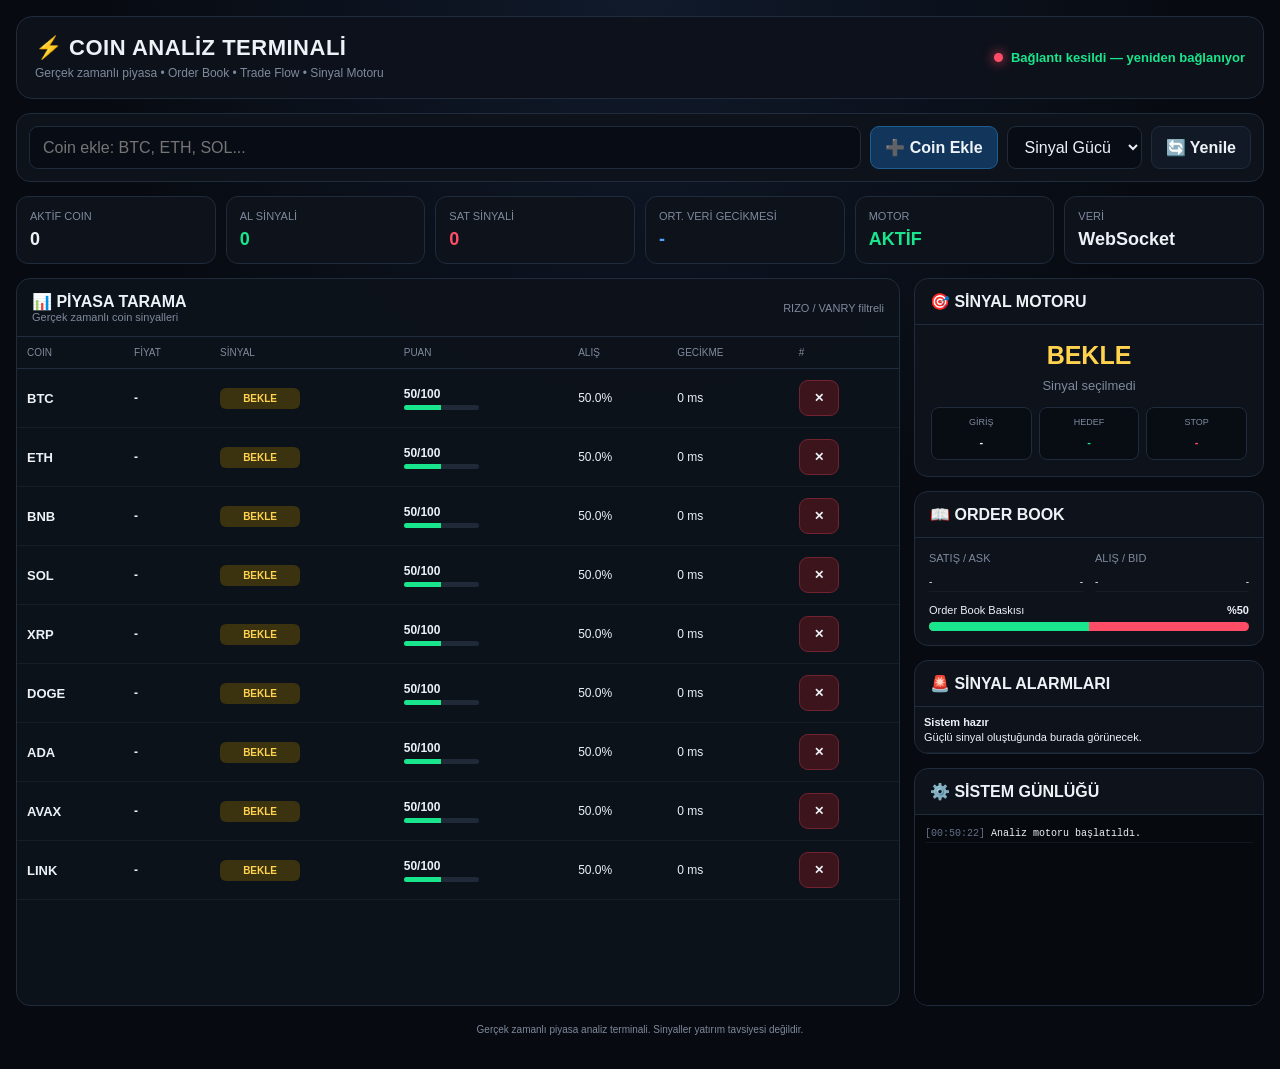
==== commit 14f4f8ab: "Create index.html" ====
--- a/index.html
+++ b/index.html
@@ -3,1856 +3,1073 @@
 <head>
 <meta charset="UTF-8">
 <meta name="viewport" content="width=device-width, initial-scale=1.0">
-<title>AI Crypto Trading Bot</title>
-
-<style>
-*{box-sizing:border-box}
-
-body{
-margin:0;
-padding:16px;
-font-family:Arial,sans-serif;
-background:#07111f;
-color:#fff;
+
+<title>⚡ Coin Analiz Terminali</title>
+
+<link rel="stylesheet" href="style.css">
+</head>
+
+<body>
+
+<div class="app">
+
+    <!-- HEADER -->
+
+    <header class="header">
+
+        <div class="logo">
+
+            <h1>
+                ⚡ COIN ANALİZ TERMINALİ
+            </h1>
+
+            <p>
+                Gerçek zamanlı piyasa • Order Book • Trade Flow • Sinyal Motoru
+            </p>
+
+        </div>
+
+        <div
+            id="connection"
+            class="connection"
+        >
+
+            <span class="dot"></span>
+
+            <span>
+                Bağlanıyor...
+            </span>
+
+        </div>
+
+    </header>
+
+
+    <!-- CONTROLS -->
+
+    <section class="controls">
+
+        <input
+            id="coinInput"
+            type="text"
+            placeholder="Coin ekle: BTC, ETH, SOL..."
+            autocomplete="off"
+        >
+
+        <button
+            class="btn btn-primary"
+            id="addCoinBtn"
+        >
+            ➕ Coin Ekle
+        </button>
+
+        <select id="sortSelect">
+
+            <option value="score">
+                Sinyal Gücü
+            </option>
+
+            <option value="price">
+                Fiyat
+            </option>
+
+            <option value="momentum">
+                Momentum
+            </option>
+
+            <option value="volume">
+                Hacim
+            </option>
+
+        </select>
+
+        <button
+            class="btn"
+            id="refreshBtn"
+        >
+            🔄 Yenile
+        </button>
+
+    </section>
+
+
+    <!-- MARKET SUMMARY -->
+
+    <section class="market-summary">
+
+        <div class="stat">
+
+            <div class="stat-title">
+                AKTİF COIN
+            </div>
+
+            <div
+                class="stat-value"
+                id="stat-coins"
+            >
+                0
+            </div>
+
+        </div>
+
+
+        <div class="stat">
+
+            <div class="stat-title">
+                AL SİNYALİ
+            </div>
+
+            <div
+                class="stat-value green"
+                id="stat-buy"
+            >
+                0
+            </div>
+
+        </div>
+
+
+        <div class="stat">
+
+            <div class="stat-title">
+                SAT SİNYALİ
+            </div>
+
+            <div
+                class="stat-value red"
+                id="stat-sell"
+            >
+                0
+            </div>
+
+        </div>
+
+
+        <div class="stat">
+
+            <div class="stat-title">
+                ORT. VERİ GECİKMESİ
+            </div>
+
+            <div
+                class="stat-value blue"
+                id="stat-latency"
+            >
+                -
+            </div>
+
+        </div>
+
+
+        <div class="stat">
+
+            <div class="stat-title">
+                MOTOR
+            </div>
+
+            <div class="stat-value green">
+                AKTİF
+            </div>
+
+        </div>
+
+
+        <div class="stat">
+
+            <div class="stat-title">
+                VERİ
+            </div>
+
+            <div class="stat-value">
+                WebSocket
+            </div>
+
+        </div>
+
+    </section>
+
+
+    <!-- TERMINAL -->
+
+    <main class="terminal">
+
+
+        <!-- COIN LIST -->
+
+        <section class="panel">
+
+            <div class="panel-header">
+
+                <div>
+
+                    <div class="panel-title">
+                        📊 PİYASA TARAMA
+                    </div>
+
+                    <div class="panel-subtitle">
+                        Gerçek zamanlı coin sinyalleri
+                    </div>
+
+                </div>
+
+                <div class="panel-subtitle">
+                    RIZO / VANRY filtreli
+                </div>
+
+            </div>
+
+
+            <div style="overflow-x:auto">
+
+                <table class="coin-table">
+
+                    <thead>
+
+                        <tr>
+
+                            <th>
+                                COIN
+                            </th>
+
+                            <th>
+                                FİYAT
+                            </th>
+
+                            <th>
+                                SİNYAL
+                            </th>
+
+                            <th>
+                                PUAN
+                            </th>
+
+                            <th>
+                                ALIŞ
+                            </th>
+
+                            <th>
+                                GECİKME
+                            </th>
+
+                            <th>
+                                #
+                            </th>
+
+                        </tr>
+
+                    </thead>
+
+
+                    <tbody id="coin-list">
+                    </tbody>
+
+                </table>
+
+            </div>
+
+        </section>
+
+
+        <!-- SIDE PANEL -->
+
+        <aside class="side">
+
+
+            <!-- SIGNAL -->
+
+            <section class="side-card">
+
+                <div class="panel-header">
+
+                    <div class="panel-title">
+                        🎯 SİNYAL MOTORU
+                    </div>
+
+                </div>
+
+                <div class="signal-box">
+
+                    <div
+                        id="detailSignal"
+                        class="big-signal yellow"
+                    >
+                        BEKLE
+                    </div>
+
+                    <div
+                        id="detailScore"
+                        class="signal-score"
+                    >
+                        Sinyal seçilmedi
+                    </div>
+
+
+                    <div class="levels">
+
+                        <div class="level">
+
+                            <span>
+                                GİRİŞ
+                            </span>
+
+                            <b
+                                id="entryLevel"
+                            >
+                                -
+                            </b>
+
+                        </div>
+
+
+                        <div class="level">
+
+                            <span>
+                                HEDEF
+                            </span>
+
+                            <b
+                                id="targetLevel"
+                                class="green"
+                            >
+                                -
+                            </b>
+
+                        </div>
+
+
+                        <div class="level">
+
+                            <span>
+                                STOP
+                            </span>
+
+                            <b
+                                id="stopLevel"
+                                class="red"
+                            >
+                                -
+                            </b>
+
+                        </div>
+
+                    </div>
+
+                </div>
+
+            </section>
+
+
+            <!-- ORDER BOOK -->
+
+            <section class="side-card">
+
+                <div class="panel-header">
+
+                    <div class="panel-title">
+                        📖 ORDER BOOK
+                    </div>
+
+                </div>
+
+                <div class="side-content">
+
+                    <div class="book">
+
+                        <div>
+
+                            <div class="book-title">
+                                SATIŞ / ASK
+                            </div>
+
+                            <div id="askBook">
+                                <div class="book-row">
+                                    <span>-</span>
+                                    <span>-</span>
+                                </div>
+                            </div>
+
+                        </div>
+
+
+                        <div>
+
+                            <div class="book-title">
+                                ALIŞ / BID
+                            </div>
+
+                            <div id="bidBook">
+                                <div class="book-row">
+                                    <span>-</span>
+                                    <span>-</span>
+                                </div>
+                            </div>
+
+                        </div>
+
+                    </div>
+
+
+                    <div class="pressure">
+
+                        <div class="pressure-label">
+
+                            <span>
+                                Order Book Baskısı
+                            </span>
+
+                            <b id="bookPressure">
+                                %50
+                            </b>
+
+                        </div>
+
+                        <div class="pressure-bar">
+
+                            <div
+                                id="pressureBuy"
+                                class="pressure-buy"
+                            ></div>
+
+                        </div>
+
+                    </div>
+
+                </div>
+
+            </section>
+
+
+            <!-- ALERTS -->
+
+            <section class="side-card">
+
+                <div class="panel-header">
+
+                    <div class="panel-title">
+                        🚨 SİNYAL ALARMLARI
+                    </div>
+
+                </div>
+
+                <div
+                    id="alerts"
+                    class="alerts"
+                >
+
+                    <div class="alert">
+
+                        <strong>
+                            Sistem hazır
+                        </strong>
+
+                        <div>
+                            Güçlü sinyal oluştuğunda burada görünecek.
+                        </div>
+
+                    </div>
+
+                </div>
+
+            </section>
+
+
+            <!-- LOG -->
+
+            <section class="side-card">
+
+                <div class="panel-header">
+
+                    <div class="panel-title">
+                        ⚙️ SİSTEM GÜNLÜĞÜ
+                    </div>
+
+                </div>
+
+                <div
+                    id="log"
+                    class="log"
+                ></div>
+
+            </section>
+
+
+        </aside>
+
+    </main>
+
+
+    <footer class="footer">
+
+        Gerçek zamanlı piyasa analiz terminali.
+        Sinyaller yatırım tavsiyesi değildir.
+
+    </footer>
+
+</div>
+
+
+<script src="app.js"></script>
+
+
+<script>
+
+/*
+=========================================================
+ARAYÜZ KONTROLLERİ
+=========================================================
+*/
+
+document.addEventListener(
+    "DOMContentLoaded",
+    function(){
+
+        const input =
+            document.getElementById(
+                "coinInput"
+            );
+
+        const addButton =
+            document.getElementById(
+                "addCoinBtn"
+            );
+
+        const refreshButton =
+            document.getElementById(
+                "refreshBtn"
+            );
+
+        const sortSelect =
+            document.getElementById(
+                "sortSelect"
+            );
+
+
+        /*
+        COIN EKLE
+        */
+
+        addButton.addEventListener(
+            "click",
+            function(){
+
+                if (
+                    typeof addCoin ===
+                    "function"
+                ){
+
+                    addCoin(
+                        input.value
+                    );
+
+                    input.value = "";
+                }
+
+            }
+        );
+
+
+        /*
+        ENTER İLE COIN EKLE
+        */
+
+        input.addEventListener(
+            "keydown",
+            function(event){
+
+                if (
+                    event.key ===
+                    "Enter"
+                ){
+
+                    addButton.click();
+
+                }
+
+            }
+        );
+
+
+        /*
+        YENİLE
+        */
+
+        refreshButton.addEventListener(
+            "click",
+            function(){
+
+                if (
+                    typeof connect ===
+                    "function"
+                ){
+
+                    connect();
+
+                }
+
+            }
+        );
+
+
+        /*
+        SIRALAMA
+        */
+
+        sortSelect.addEventListener(
+            "change",
+            function(){
+
+                sortCoins(
+                    this.value
+                );
+
+            }
+        );
+
+    }
+);
+
+
+/*
+=========================================================
+COIN SIRALAMA
+=========================================================
+*/
+
+function sortCoins(type){
+
+    if (
+        typeof market ===
+        "undefined"
+    )
+        return;
+
+    const list =
+        document.getElementById(
+            "coin-list"
+        );
+
+    if (!list)
+        return;
+
+    const rows =
+        Array.from(
+            list.children
+        );
+
+    rows.sort(
+        function(a,b){
+
+            const symbolA =
+                a.id.replace(
+                    "coin-",
+                    ""
+                );
+
+            const symbolB =
+                b.id.replace(
+                    "coin-",
+                    ""
+                );
+
+            const A =
+                market[symbolA];
+
+            const B =
+                market[symbolB];
+
+            if (!A || !B)
+                return 0;
+
+
+            if (type === "score") {
+
+                return B.score -
+                       A.score;
+
+            }
+
+
+            if (type === "price") {
+
+                return B.price -
+                       A.price;
+
+            }
+
+
+            if (type === "momentum") {
+
+                return B.momentum -
+                       A.momentum;
+
+            }
+
+
+            if (type === "volume") {
+
+                return B.volumeRatio -
+                       A.volumeRatio;
+
+            }
+
+            return 0;
+
+        }
+    );
+
+
+    rows.forEach(
+        row =>
+            list.appendChild(row)
+    );
 }
 
-.container{
-max-width:680px;
-margin:auto;
+
+/*
+=========================================================
+DETAY PANELİ
+=========================================================
+*/
+
+setInterval(
+    function(){
+
+        if (
+            typeof market ===
+            "undefined"
+        )
+            return;
+
+
+        const active =
+            Object.entries(
+                market
+            )
+            .filter(
+                ([,data]) =>
+                    data.price > 0
+            )
+            .sort(
+                (a,b) =>
+                    b[1].score -
+                    a[1].score
+            );
+
+
+        if (!active.length)
+            return;
+
+
+        const [
+            symbol,
+            d
+        ] = active[0];
+
+
+        const signal =
+            document.getElementById(
+                "detailSignal"
+            );
+
+        const score =
+            document.getElementById(
+                "detailScore"
+            );
+
+        const entry =
+            document.getElementById(
+                "entryLevel"
+            );
+
+        const target =
+            document.getElementById(
+                "targetLevel"
+            );
+
+        const stop =
+            document.getElementById(
+                "stopLevel"
+            );
+
+
+        if (signal){
+
+            signal.textContent =
+                symbol.replace(
+                    "USDT",
+                    ""
+                ) +
+                " → " +
+                d.signal;
+
+            signal.className =
+                "big-signal " +
+                (
+                    d.score >= 70
+                    ? "green"
+                    : d.score <= 30
+                    ? "red"
+                    : "yellow"
+                );
+
+        }
+
+
+        if (score){
+
+            score.textContent =
+                "Sinyal gücü: " +
+                d.score +
+                "/100";
+
+        }
+
+
+        if (entry){
+
+            entry.textContent =
+                formatPrice(
+                    d.price
+                );
+
+        }
+
+
+        /*
+        HEDEF / STOP
+        ATR yerine mevcut kısa
+        vadeli volatilite kullanılıyor.
+        */
+
+        const volatility =
+            Math.max(
+                d.volatility,
+                0.15
+            ) / 100;
+
+
+        const targetPrice =
+            d.price *
+            (
+                1 +
+                volatility * 2
+            );
+
+
+        const stopPrice =
+            d.price *
+            (
+                1 -
+                volatility
+            );
+
+
+        if (target)
+            target.textContent =
+                formatPrice(
+                    targetPrice
+                );
+
+
+        if (stop)
+            stop.textContent =
+                formatPrice(
+                    stopPrice
+                );
+
+
+        /*
+        ORDER BOOK
+        */
+
+        renderOrderBook(d);
+
+    },
+    250
+);
+
+
+/*
+=========================================================
+ORDER BOOK GÖRÜNÜMÜ
+=========================================================
+*/
+
+function renderOrderBook(d){
+
+    const ask =
+        document.getElementById(
+            "askBook"
+        );
+
+    const bid =
+        document.getElementById(
+            "bidBook"
+        );
+
+    const pressure =
+        document.getElementById(
+            "bookPressure"
+        );
+
+    const pressureBar =
+        document.getElementById(
+            "pressureBuy"
+        );
+
+
+    if (!ask || !bid)
+        return;
+
+
+    ask.innerHTML = "";
+
+    bid.innerHTML = "";
+
+
+    d.asks
+        .slice(0,5)
+        .forEach(
+            item => {
+
+                const row =
+                    document.createElement(
+                        "div"
+                    );
+
+                row.className =
+                    "book-row ask";
+
+                row.innerHTML = `
+                    <span>
+                        ${formatPrice(
+                            item.price
+                        )}
+                    </span>
+
+                    <span>
+                        ${item.quantity.toFixed(4)}
+                    </span>
+                `;
+
+                ask.appendChild(row);
+
+            }
+        );
+
+
+    d.bids
+        .slice(0,5)
+        .forEach(
+            item => {
+
+                const row =
+                    document.createElement(
+                        "div"
+                    );
+
+                row.className =
+                    "book-row bid";
+
+                row.innerHTML = `
+                    <span>
+                        ${formatPrice(
+                            item.price
+                        )}
+                    </span>
+
+                    <span>
+                        ${item.quantity.toFixed(4)}
+                    </span>
+                `;
+
+                bid.appendChild(row);
+
+            }
+        );
+
+
+    if (pressure){
+
+        pressure.textContent =
+            d.imbalance.toFixed(1) +
+            "%";
+
+    }
+
+
+    if (pressureBar){
+
+        pressureBar.style.width =
+            d.imbalance +
+            "%";
+
+    }
+
 }
 
-.card{
-background:#111e2e;
-border-radius:22px;
-padding:20px;
-box-shadow:0 12px 35px #0007;
-}
-
-h1{
-text-align:center;
-margin:4px 0;
-}
-
-.subtitle{
-text-align:center;
-color:#94a3b8;
-font-size:13px;
-margin-bottom:18px;
-}
-
-.coins{
-display:grid;
-grid-template-columns:repeat(4,1fr);
-gap:7px;
-}
-
-.coin{
-padding:11px 3px;
-border:0;
-border-radius:10px;
-background:#243449;
-color:#fff;
-font-weight:bold;
-font-size:12px;
-}
-
-.coin.active{
-background:#2563eb;
-}
-
-.status{
-text-align:center;
-color:#94a3b8;
-margin:15px 0;
-font-size:13px;
-min-height:18px;
-}
-
-.price{
-font-size:30px;
-font-weight:bold;
-text-align:center;
-margin:8px 0;
-}
-
-.change{
-text-align:center;
-}
-
-.signal{
-margin-top:18px;
-padding:20px;
-border-radius:18px;
-background:#07111f;
-text-align:center;
-}
-
-.signal-title{
-font-size:32px;
-font-weight:bold;
-}
-
-.AL{color:#22c55e}
-.SAT{color:#ef4444}
-.BEKLE{color:#facc15}
-.GAL{color:#16a34a}
-.GSAT{color:#dc2626}
-
-.score{
-font-size:18px;
-margin-top:8px;
-}
-
-.grid{
-display:grid;
-grid-template-columns:1fr 1fr;
-gap:9px;
-margin-top:15px;
-}
-
-.box{
-background:#07111f;
-padding:13px;
-border-radius:12px;
-}
-
-.box span{
-display:block;
-color:#94a3b8;
-font-size:11px;
-margin-bottom:6px;
-}
-
-.box b{
-font-size:14px;
-}
-
-.section{
-margin-top:16px;
-padding:15px;
-background:#07111f;
-border-radius:15px;
-}
-
-.section h3{
-margin-top:0;
-}
-
-.reason{
-padding:7px 0;
-border-bottom:1px solid #1e293b;
-font-size:13px;
-}
-
-button.action{
-width:100%;
-padding:14px;
-border:0;
-border-radius:12px;
-margin-top:10px;
-background:#2563eb;
-color:#fff;
-font-size:16px;
-font-weight:bold;
-}
-
-button.scan{
-background:#7c3aed;
-}
-
-button.auto{
-background:#16a34a;
-}
-
-button.stop{
-background:#dc2626;
-}
-
-.tradeRow{
-display:flex;
-justify-content:space-between;
-padding:8px 0;
-border-bottom:1px solid #1e293b;
-font-size:13px;
-}
-
-.long{
-color:#22c55e;
-}
-
-.short{
-color:#ef4444;
-}
-
-.profit{
-color:#22c55e;
-}
-
-.loss{
-color:#ef4444;
-}
-
-.history{
-font-size:12px;
-}
-
-.history div{
-padding:7px 0;
-border-bottom:1px solid #1e293b;
-}
-
-.footer{
-text-align:center;
-color:#64748b;
-font-size:11px;
-margin-top:16px;
-line-height:1.5;
-}
-</style>
-</head>
-
-<body>
-
-<div class="container">
-
-<div class="card">
-
-<h1>🤖 AI Crypto Trading Bot</h1>
-
-<div class="subtitle">
-Gerçek piyasa verisi • Teknik analiz • Demo otomatik işlem
-</div>
-
-
-<!-- COINLER -->
-
-<div id="coins" class="coins"></div>
-
-
-<div id="status" class="status">
-Veriler yükleniyor...
-</div>
-
-
-<!-- FİYAT -->
-
-<div id="price" class="price">
--
-</div>
-
-<div id="change" class="change">
--
-</div>
-
-
-<!-- SİNYAL -->
-
-<div class="signal">
-
-<div id="signal" class="signal-title BEKLE">
-BEKLE
-</div>
-
-<div id="score" class="score">
-Teknik skor: -
-</div>
-
-</div>
-
-
-<!-- ANALİZ -->
-
-<div class="grid">
-
-<div class="box">
-<span>RSI 14</span>
-<b id="rsi">-</b>
-</div>
-
-<div class="box">
-<span>EMA 20</span>
-<b id="ema20">-</b>
-</div>
-
-<div class="box">
-<span>EMA 50</span>
-<b id="ema50">-</b>
-</div>
-
-<div class="box">
-<span>MACD</span>
-<b id="macd">-</b>
-</div>
-
-<div class="box">
-<span>15 DK TREND</span>
-<b id="trend15">-</b>
-</div>
-
-<div class="box">
-<span>1 SAAT TREND</span>
-<b id="trend1">-</b>
-</div>
-
-<div class="box">
-<span>HACİM</span>
-<b id="volume">-</b>
-</div>
-
-<div class="box">
-<span>DESTEK</span>
-<b id="support">-</b>
-</div>
-
-<div class="box">
-<span>DİRENÇ</span>
-<b id="resistance">-</b>
-</div>
-
-<div class="box">
-<span>VERİ</span>
-<b id="data">-</b>
-</div>
-
-</div>
-
-
-<!-- NEDENLER -->
-
-<div class="section">
-
-<h3>🧠 Analiz</h3>
-
-<div id="reason1" class="reason">-</div>
-<div id="reason2" class="reason">-</div>
-<div id="reason3" class="reason">-</div>
-<div id="reason4" class="reason">-</div>
-<div id="reason5" class="reason">-</div>
-<div id="reason6" class="reason">-</div>
-
-</div>
-
-
-<button
-class="action"
-onclick="analizYap()">
-
-🔄 Analizi Yenile
-
-</button>
-
-
-<button
-class="action scan"
-onclick="coinleriTara()">
-
-🏆 En Güçlü Coini Bul
-
-</button>
-
-
-<!-- OTOMATİK DEMO İŞLEM -->
-
-<div class="section">
-
-<h3>🤖 Otomatik Demo İşlem</h3>
-
-<div class="subtitle">
-Sinyal sistemini kullanır • Gerçek para kullanılmaz
-</div>
-
-
-<div class="grid">
-
-<div class="box">
-<span>Bot</span>
-<b id="botDurum">DURUYOR</b>
-</div>
-
-<div class="box">
-<span>Sanal Bakiye</span>
-<b id="demoBakiye">1000 USDT</b>
-</div>
-
-<div class="box">
-<span>Kaldıraç</span>
-<b>3x</b>
-</div>
-
-<div class="box">
-<span>Risk</span>
-<b>%1</b>
-</div>
-
-<div class="box">
-<span>Toplam K/Z</span>
-<b id="demoPNL">0 USDT</b>
-</div>
-
-<div class="box">
-<span>İşlem</span>
-<b id="demoIslem">YOK</b>
-</div>
-
-</div>
-
-
-<div class="section">
-
-<h3>📈 Açık Pozisyon</h3>
-
-<div class="tradeRow">
-<span>Yön</span>
-<b id="demoYon">YOK</b>
-</div>
-
-<div class="tradeRow">
-<span>Coin</span>
-<b id="demoCoin">-</b>
-</div>
-
-<div class="tradeRow">
-<span>Giriş</span>
-<b id="demoEntry">-</b>
-</div>
-
-<div class="tradeRow">
-<span>Anlık</span>
-<b id="demoCurrent">-</b>
-</div>
-
-<div class="tradeRow">
-<span>Stop Loss</span>
-<b id="demoSL">-</b>
-</div>
-
-<div class="tradeRow">
-<span>Take Profit</span>
-<b id="demoTP">-</b>
-</div>
-
-<div class="tradeRow">
-<span>Anlık K/Z</span>
-<b id="demoUPNL">0 USDT</b>
-</div>
-
-</div>
-
-
-<button
-class="action auto"
-onclick="otomatikBot()">
-
-🤖 OTOMATİK DEMO BOTU BAŞLAT
-
-</button>
-
-
-<button
-class="action stop"
-onclick="demoPozisyonKapat('MANUEL')">
-
-⛔ POZİSYONU KAPAT
-
-</button>
-
-</div>
-
-
-<!-- GEÇMİŞ -->
-
-<div class="section">
-
-<h3>📜 İşlem Geçmişi</h3>
-
-<div id="demoHistory" class="history">
-Henüz işlem yok.
-</div>
-
-</div>
-
-
-<div class="footer">
-
-Gerçek piyasa verileri kullanılır.<br>
-Otomatik işlem bölümü yalnızca DEMO/PAPER TRADING yapar.<br>
-Gerçek borsa hesabına emir göndermez.<br>
-Bu sistem yatırım tavsiyesi değildir.
-
-</div>
-
-</div>
-</div>
-
-
-<script>
-
-
-/* ==========================================
-   COINLER
-========================================== */
-
-const coinler=[
-
-"LUNC",
-"BTC",
-"ETH",
-"XRP",
-"SOL",
-"XLM",
-"XDC",
-"XPR",
-"USTC",
-"PENGU",
-"MON",
-"KEKIUS",
-"REEF",
-"PEPE",
-"BABYDOGE",
-"SHIB",
-"FLOKI",
-"BONK"
-
-];
-
-
-let secili="BTCUSDT";
-
-
-/* ==========================================
-   DEMO DEĞİŞKENLER
-========================================== */
-
-let demoCalisiyor=false;
-
-let demoTimer=null;
-
-let demoBakiye=1000;
-
-let demoPNL=0;
-
-let demoPozisyon=null;
-
-let demoGecmis=[];
-
-
-/* ==========================================
-   COIN BUTONLARI
-========================================== */
-
-function coinleriOlustur(){
-
-const alan=
-document.getElementById("coins");
-
-alan.innerHTML="";
-
-coinler.forEach(function(coin){
-
-const buton=
-document.createElement("button");
-
-buton.className="coin";
-
-buton.innerText=coin;
-
-if(coin==="BTC")
-buton.classList.add("active");
-
-buton.onclick=function(){
-
-secili=coin+"USDT";
-
-document.querySelectorAll(".coin")
-.forEach(function(x){
-
-x.classList.remove("active");
-
-});
-
-buton.classList.add("active");
-
-analizYap();
-
-};
-
-alan.appendChild(buton);
-
-});
-
-}
-
-
-/* ==========================================
-   EMA
-========================================== */
-
-function ema(data,period){
-
-let k=2/(period+1);
-
-let result=data[0];
-
-for(let i=1;i<data.length;i++){
-
-result=
-data[i]*k+
-result*(1-k);
-
-}
-
-return result;
-
-}
-
-
-/* ==========================================
-   RSI
-========================================== */
-
-function rsi(data){
-
-let gain=0;
-
-let loss=0;
-
-for(
-let i=data.length-14;
-i<data.length;
-i++
-){
-
-let diff=
-data[i]-data[i-1];
-
-if(diff>0)
-gain+=diff;
-
-else
-loss-=diff;
-
-}
-
-if(loss===0)
-return 100;
-
-let rs=
-gain/loss;
-
-return 100-
-(100/(1+rs));
-
-}
-
-
-/* ==========================================
-   MACD
-========================================== */
-
-function macd(data){
-
-return ema(data,12)-
-ema(data,26);
-
-}
-
-
-/* ==========================================
-   FİYAT FORMAT
-========================================== */
-
-function formatPrice(x){
-
-if(!Number.isFinite(x))
-return "-";
-
-if(x>=1000){
-
-return x.toLocaleString(
-"tr-TR",
-{
-maximumFractionDigits:2
-});
-
-}
-
-if(x>=1){
-
-return x.toLocaleString(
-"tr-TR",
-{
-maximumFractionDigits:5
-});
-
-}
-
-return x.toLocaleString(
-"tr-TR",
-{
-maximumFractionDigits:9
-});
-
-}
-
-
-/* ==========================================
-   VERİ
-========================================== */
-
-async function veriGetir(url){
-
-const response=
-await fetch(
-url,
-{
-cache:"no-store"
-}
-);
-
-if(!response.ok)
-throw new Error("Veri alınamadı");
-
-return await response.json();
-
-}
-
-
-/* ==========================================
-   MUM
-========================================== */
-
-async function mumGetir(interval,symbol=secili){
-
-return await veriGetir(
-
-"https://api.binance.com/api/v3/klines"+
-"?symbol="+
-symbol+
-"&interval="+
-interval+
-"&limit=150"
-
-);
-
-}
-
-
-/* ==========================================
-   ANA ANALİZ
-========================================== */
-
-async function analizYap(){
-
-document.getElementById("status")
-.innerText=
-"📡 Gerçek piyasa verileri analiz ediliyor...";
-
-
-try{
-
-const ticker=
-await veriGetir(
-
-"https://api.binance.com/api/v3/ticker/24hr"+
-"?symbol="+
-secili
-
-);
-
-
-const mum15=
-await mumGetir("15m");
-
-
-const mum1h=
-await mumGetir("1h");
-
-
-const close15=
-mum15.map(
-x=>Number(x[4])
-);
-
-
-const close1h=
-mum1h.map(
-x=>Number(x[4])
-);
-
-
-const volumes=
-mum15.map(
-x=>Number(x[5])
-);
-
-
-const fiyat=
-Number(ticker.lastPrice);
-
-
-const degisim=
-Number(ticker.priceChangePercent);
-
-
-const rsi15=
-rsi(close15);
-
-
-const ema20=
-ema(close15,20);
-
-
-const ema50=
-ema(close15,50);
-
-
-const macdValue=
-macd(close15);
-
-
-const ema1h=
-ema(close1h,20);
-
-
-const volumeNow=
-volumes.at(-1);
-
-
-const volumeAvg=
-volumes
-.slice(-20)
-.reduce(
-(a,b)=>a+b,
-0
-)/20;
-
-
-const destek=
-Math.min(
-...close15.slice(-50)
-);
-
-
-const direnc=
-Math.max(
-...close15.slice(-50)
-);
-
-
-let skor=50;
-
-let reasons=[];
-
-
-/* EMA */
-
-if(fiyat>ema20){
-
-skor+=8;
-
-reasons.push(
-"Fiyat EMA 20 üzerinde."
-);
-
-}else{
-
-skor-=8;
-
-reasons.push(
-"Fiyat EMA 20 altında."
-);
-
-}
-
-
-if(ema20>ema50){
-
-skor+=10;
-
-reasons.push(
-"EMA 20, EMA 50 üzerinde."
-);
-
-}else{
-
-skor-=10;
-
-reasons.push(
-"EMA 20, EMA 50 altında."
-);
-
-}
-
-
-/* RSI */
-
-if(rsi15<30){
-
-skor+=18;
-
-reasons.push(
-"RSI aşırı satım bölgesinde."
-);
-
-}
-
-else if(rsi15<45){
-
-skor+=7;
-
-reasons.push(
-"RSI toparlanma bölgesinde."
-);
-
-}
-
-else if(rsi15>70){
-
-skor-=18;
-
-reasons.push(
-"RSI aşırı alım bölgesinde."
-);
-
-}
-
-else if(rsi15>55){
-
-skor-=7;
-
-reasons.push(
-"RSI yüksek bölgede."
-);
-
-}
-
-else{
-
-reasons.push(
-"RSI nötr bölgede."
-);
-
-}
-
-
-/* MACD */
-
-if(macdValue>0){
-
-skor+=10;
-
-reasons.push(
-"MACD pozitif."
-);
-
-}else{
-
-skor-=10;
-
-reasons.push(
-"MACD negatif."
-);
-
-}
-
-
-/* 1 SAAT */
-
-if(fiyat>ema1h){
-
-skor+=8;
-
-reasons.push(
-"1 saatlik trend pozitif."
-);
-
-}else{
-
-skor-=8;
-
-reasons.push(
-"1 saatlik trend negatif."
-);
-
-}
-
-
-/* HACİM */
-
-if(volumeNow>volumeAvg*1.5){
-
-skor+=8;
-
-reasons.push(
-"Hacim ortalamanın üzerinde."
-);
-
-}
-
-else if(volumeNow<volumeAvg*0.7){
-
-skor-=3;
-
-reasons.push(
-"Hacim düşük."
-);
-
-}
-
-else{
-
-reasons.push(
-"Hacim normal."
-);
-
-}
-
-
-skor=
-Math.max(
-0,
-Math.min(
-100,
-Math.round(skor)
-)
-);
-
-
-/* SİNYAL */
-
-let sinyal="BEKLE";
-
-
-if(skor>=82)
-sinyal="GÜÇLÜ AL";
-
-else if(skor>=68)
-sinyal="AL";
-
-else if(skor<=18)
-sinyal="GÜÇLÜ SAT";
-
-else if(skor<=32)
-sinyal="SAT";
-
-
-/* EKRAN */
-
-document.getElementById("status")
-.innerText=
-secili+
-" • Güncel analiz";
-
-
-document.getElementById("data")
-.innerText="🟢 Canlı";
-
-
-document.getElementById("price")
-.innerText=
-formatPrice(fiyat)+
-" USDT";
-
-
-document.getElementById("change")
-.innerText=
-"24 saat: "+
-(degisim>=0?"+":"")+
-degisim.toFixed(2)+
-"%";
-
-
-const signalElement=
-document.getElementById("signal");
-
-
-signalElement.innerText=sinyal;
-
-
-signalElement.className=
-"signal-title "+
-(
-sinyal==="GÜÇLÜ AL"
-?"GAL":
-sinyal==="GÜÇLÜ SAT"
-?"GSAT":
-sinyal==="AL"
-?"AL":
-sinyal==="SAT"
-?"SAT":
-"BEKLE"
-);
-
-
-document.getElementById("score")
-.innerText=
-"Teknik skor: "+
-skor+
-"/100";
-
-
-document.getElementById("rsi")
-.innerText=
-rsi15.toFixed(2);
-
-
-document.getElementById("ema20")
-.innerText=
-formatPrice(ema20);
-
-
-document.getElementById("ema50")
-.innerText=
-formatPrice(ema50);
-
-
-document.getElementById("macd")
-.innerText=
-macdValue.toFixed(8);
-
-
-document.getElementById("trend15")
-.innerText=
-fiyat>ema20
-?"🟢 Yükseliş"
-:"🔴 Düşüş";
-
-
-document.getElementById("trend1")
-.innerText=
-fiyat>ema1h
-?"🟢 Yükseliş"
-:"🔴 Düşüş";
-
-
-document.getElementById("volume")
-.innerText=
-volumeNow>volumeAvg*1.5
-?"🔥 Yüksek":
-volumeNow<volumeAvg*0.7
-?"🔵 Düşük":
-"Normal";
-
-
-document.getElementById("support")
-.innerText=
-formatPrice(destek);
-
-
-document.getElementById("resistance")
-.innerText=
-formatPrice(direnc);
-
-
-for(let i=1;i<=6;i++){
-
-document.getElementById(
-"reason"+i
-).innerText=
-reasons[i-1]||"-";
-
-}
-
 
 /*
-Demo bot açıksa
-mevcut sinyali değerlendir
+=========================================================
+SİNYAL MOTORU PERİYODİK GÜNCELLEME
+=========================================================
 */
 
-if(demoCalisiyor){
-
-demoSinyalKontrol(
-sinyal,
-skor,
-fiyat,
-secili
-);
-
-}
-
-
-}catch(error){
-
-console.log(error);
-
-document.getElementById("status")
-.innerText=
-"❌ Gerçek piyasa verisi alınamadı.";
-
-}
-
-}
-
-
-/* ==========================================
-   DEMO SİNYAL
-========================================== */
-
-function demoSinyalKontrol(
-sinyal,
-skor,
-fiyat,
-coin
-){
-
-if(!demoCalisiyor)
-return;
-
-
-/*
-Açık pozisyon varsa
-önce onu kontrol et
-*/
-
-if(demoPozisyon){
-
-demoPozisyonKontrol(
-fiyat
-);
-
-return;
-
-}
-
-
-/*
-Yeterince güçlü sinyal
-*/
-
-if(
-sinyal==="AL"||
-sinyal==="GÜÇLÜ AL"
-){
-
-demoPozisyonAc(
-"LONG",
-coin,
-fiyat,
-skor
-);
-
-}
-
-
-else if(
-sinyal==="SAT"||
-sinyal==="GÜÇLÜ SAT"
-){
-
-demoPozisyonAc(
-"SHORT",
-coin,
-fiyat,
-skor
-);
-
-}
-
-}
-
-
-/* ==========================================
-   DEMO POZİSYON AÇ
-========================================== */
-
-function demoPozisyonAc(
-yon,
-coin,
-fiyat,
-skor
-){
-
-if(demoPozisyon)
-return;
-
-
-const riskPara=
-demoBakiye*0.01;
-
-
-const stopMesafe=
-fiyat*0.006;
-
-
-const miktar=
-riskPara/stopMesafe;
-
-
-let stop;
-
-let takeProfit;
-
-
-if(yon==="LONG"){
-
-stop=
-fiyat-stopMesafe;
-
-takeProfit=
-fiyat+
-stopMesafe*1.8;
-
-}else{
-
-stop=
-fiyat+stopMesafe;
-
-takeProfit=
-fiyat-
-stopMesafe*1.8;
-
-}
-
-
-demoPozisyon={
-
-yon,
-coin,
-giris:fiyat,
-miktar,
-stop,
-takeProfit,
-skor
-
-};
-
-
-document.getElementById(
-"demoIslem"
-).innerText=
-yon;
-
-
-document.getElementById(
-"demoCoin"
-).innerText=
-coin.replace(
-"USDT",
-""
-);
-
-
-document.getElementById(
-"demoEntry"
-).innerText=
-formatPrice(fiyat);
-
-
-document.getElementById(
-"demoSL"
-).innerText=
-formatPrice(stop);
-
-
-document.getElementById(
-"demoTP"
-).innerText=
-formatPrice(takeProfit);
-
-
-document.getElementById(
-"demoYon"
-).innerText=
-yon==="LONG"
-?"🟢 LONG"
-:"🔴 SHORT";
-
-
-document.getElementById(
-"demoYon"
-).className=
-yon==="LONG"
-?"long"
-:"short";
-
-
-document.getElementById(
-"status"
-).innerText=
-"🤖 DEMO "+
-yon+
-" açıldı • "+
-coin.replace(
-"USDT",
-""
-)+
-" • Skor "+
-skor;
-
-}
-
-
-/* ==========================================
-   DEMO POZİSYON KONTROL
-========================================== */
-
-function demoPozisyonKontrol(
-fiyat
-){
-
-if(!demoPozisyon)
-return;
-
-
-const p=
-demoPozisyon;
-
-
-let pnl;
-
-
-if(p.yon==="LONG"){
-
-pnl=
-(fiyat-p.giris)*
-p.miktar*
-3;
-
-
-if(fiyat<=p.stop){
-
-demoPozisyonKapat(
-"STOP LOSS",
-fiyat
-);
-
-return;
-
-}
-
-
-if(fiyat>=p.takeProfit){
-
-demoPozisyonKapat(
-"TAKE PROFIT",
-fiyat
-);
-
-return;
-
-}
-
-}else{
-
-pnl=
-(p.giris-fiyat)*
-p.miktar*
-3;
-
-
-if(fiyat>=p.stop){
-
-demoPozisyonKapat(
-"STOP LOSS",
-fiyat
-);
-
-return;
-
-}
-
-
-if(fiyat<=p.takeProfit){
-
-demoPozisyonKapat(
-"TAKE PROFIT",
-fiyat
-);
-
-return;
-
-}
-
-}
-
-
-document.getElementById(
-"demoCurrent"
-).innerText=
-formatPrice(fiyat);
-
-
-document.getElementById(
-"demoUPNL"
-).innerText=
-(
-pnl>=0?"+":""
-)+
-formatPrice(pnl)+
-" USDT";
-
-
-document.getElementById(
-"demoUPNL"
-).className=
-pnl>=0
-?"profit"
-:"loss";
-
-}
-
-
-/* ==========================================
-   DEMO POZİSYON KAPAT
-========================================== */
-
-function demoPozisyonKapat(
-sebep="MANUEL",
-fiyat=null
-){
-
-if(!demoPozisyon)
-return;
-
-
-const p=
-demoPozisyon;
-
-
-if(!fiyat){
-
-const fiyatText=
-document.getElementById(
-"price"
-).innerText;
-
-fiyat=
-parseFloat(
-fiyatText
-.replace("USDT","")
-.replace(/\./g,"")
-.replace(",",".")
-);
-
-}
-
-
-if(!Number.isFinite(fiyat))
-return;
-
-
-let pnl;
-
-
-if(p.yon==="LONG"){
-
-pnl=
-(fiyat-p.giris)*
-p.miktar*
-3;
-
-}else{
-
-pnl=
-(p.giris-fiyat)*
-p.miktar*
-3;
-
-}
-
-
-demoBakiye+=pnl;
-
-demoPNL+=pnl;
-
-
-demoGecmis.unshift(
-
-p.coin.replace(
-"USDT",
-""
-)+
-" • "+
-p.yon+
-" • "+
-sebep+
-" • "+
-(
-pnl>=0?"+":""
-)+
-formatPrice(pnl)+
-" USDT"
-
-);
-
-
-demoGecmis=
-demoGecmis.slice(0,15);
-
-
-document.getElementById(
-"demoBakiye"
-).innerText=
-formatPrice(
-demoBakiye
-)+
-" USDT";
-
-
-document.getElementById(
-"demoPNL"
-).innerText=
-(
-demoPNL>=0?"+":""
-)+
-formatPrice(
-demoPNL
-)+
-" USDT";
-
-
-document.getElementById(
-"demoIslem"
-).innerText=
-sebep;
-
-
-document.getElementById(
-"demoYon"
-).innerText=
-"YOK";
-
-
-document.getElementById(
-"demoYon"
-).className="";
-
-
-document.getElementById(
-"demoCoin"
-).innerText="-";
-
-
-document.getElementById(
-"demoEntry"
-).innerText="-";
-
-
-document.getElementById(
-"demoCurrent"
-).innerText=
-formatPrice(fiyat);
-
-
-document.getElementById(
-"demoSL"
-).innerText="-";
-
-
-document.getElementById(
-"demoTP"
-).innerText="-";
-
-
-document.getElementById(
-"demoUPNL"
-).innerText="0 USDT";
-
-
-document.getElementById(
-"demoHistory"
-).innerHTML=
-demoGecmis
-.map(
-x=>"<div>"+x+"</div>"
-)
-.join("");
-
-
-demoPozisyon=null;
-
-
-}
-
-
-/* ==========================================
-   OTOMATİK BOT
-========================================== */
-
-function otomatikBot(){
-
-if(demoCalisiyor){
-
-demoCalisiyor=false;
-
-clearInterval(
-demoTimer
-);
-
-document.getElementById(
-"botDurum"
-).innerText=
-"DURUYOR";
-
-
-document.querySelector(
-".auto"
-).innerText=
-"🤖 OTOMATİK DEMO BOTU BAŞLAT";
-
-
-document.getElementById(
-"status"
-).innerText=
-"Demo bot durduruldu.";
-
-return;
-
-}
-
-
-demoCalisiyor=true;
-
-
-document.getElementById(
-"botDurum"
-).innerText=
-"🟢 ÇALIŞIYOR";
-
-
-document.querySelector(
-".auto"
-).innerText=
-"⏸️ OTOMATİK DEMO BOTU DURDUR";
-
-
-document.getElementById(
-"status"
-).innerText=
-"🤖 Otomatik demo bot çalışıyor.";
-
-
-/*
-Mevcut analiz hemen çalışsın
-*/
-
-analizYap();
-
-
-/*
-30 saniyede bir
-*/
-
-demoTimer=
 setInterval(
-analizYap,
-30000
-);
-
-}
-
-
-/* ==========================================
-   COIN TARAMA
-========================================== */
-
-async function coinleriTara(){
-
-document.getElementById(
-"status"
-).innerText=
-"🏆 Coinler taranıyor...";
-
-
-let sonuc=[];
-
-
-for(
-const coin of coinler
-){
-
-try{
-
-const ticker=
-await veriGetir(
-
-"https://api.binance.com/api/v3/ticker/24hr"+
-"?symbol="+
-coin+
-"USDT"
-
-);
-
-
-sonuc.push({
-
-coin,
-
-degisim:
-Number(
-ticker.priceChangePercent
-)
-
-});
-
-
-}catch(error){
-
-console.log(
-coin+
-" verisi bulunamadı."
-);
-
-}
-
-}
-
-
-sonuc.sort(
-(a,b)=>
-b.degisim-a.degisim
-);
-
-
-if(sonuc.length){
-
-const enIyi=
-sonuc[0];
-
-
-document.getElementById(
-"status"
-).innerText=
-"🏆 En güçlü hareket: "+
-enIyi.coin+
-" ("+
-(
-enIyi.degisim>=0
-?"+"
-:""
-)+
-enIyi.degisim.toFixed(2)+
-"%)";
-
-
-}else{
-
-document.getElementById(
-"status"
-).innerText=
-"Coin verileri alınamadı.";
-
-}
-
-}
-
-
-/* ==========================================
-   BAŞLANGIÇ
-========================================== */
-
-coinleriOlustur();
-
-analizYap();
-
-
-/*
-Normal analiz 5 dakika
-*/
-
-setInterval(
-analizYap,
-300000
+    function(){
+
+        if (
+            typeof market ===
+            "undefined"
+        )
+            return;
+
+
+        Object.keys(
+            market
+        ).forEach(
+            function(symbol){
+
+                if (
+                    typeof calculateIndicators ===
+                    "function"
+                ){
+
+                    calculateIndicators(
+                        market[symbol]
+                    );
+
+                }
+
+
+                if (
+                    typeof calculateSignal ===
+                    "function"
+                ){
+
+                    calculateSignal(
+                        symbol
+                    );
+
+                }
+
+
+                if (
+                    typeof renderCoin ===
+                    "function"
+                ){
+
+                    renderCoin(
+                        symbol
+                    );
+
+                }
+
+            }
+        );
+
+    },
+    500
 );
 
 </script>
--- a/style.css
+++ b/style.css
@@ -0,0 +1,587 @@
+* {
+    box-sizing: border-box;
+    margin: 0;
+    padding: 0;
+}
+
+:root {
+    --bg: #070a10;
+    --panel: #0d121b;
+    --panel2: #111925;
+    --border: #202b3b;
+    --text: #edf2f7;
+    --muted: #7f8a9d;
+    --green: #19e68c;
+    --red: #ff4d67;
+    --yellow: #ffd34d;
+    --blue: #4da3ff;
+    --cyan: #35d7ff;
+}
+
+body {
+    background:
+        radial-gradient(circle at top, #101a2b 0%, var(--bg) 45%);
+    color: var(--text);
+    font-family: Arial, Helvetica, sans-serif;
+    min-height: 100vh;
+}
+
+button,
+input,
+select {
+    font: inherit;
+}
+
+button {
+    cursor: pointer;
+}
+
+.app {
+    width: 100%;
+    max-width: 1500px;
+    margin: auto;
+    padding: 16px;
+}
+
+/* HEADER */
+
+.header {
+    display: flex;
+    justify-content: space-between;
+    align-items: center;
+    gap: 15px;
+    padding: 18px;
+    background: rgba(13,18,27,.94);
+    border: 1px solid var(--border);
+    border-radius: 16px;
+    margin-bottom: 14px;
+}
+
+.logo h1 {
+    font-size: 22px;
+    letter-spacing: .5px;
+}
+
+.logo p {
+    color: var(--muted);
+    font-size: 12px;
+    margin-top: 5px;
+}
+
+.connection {
+    display: flex;
+    align-items: center;
+    gap: 8px;
+    color: var(--green);
+    font-size: 13px;
+    font-weight: bold;
+}
+
+.dot {
+    width: 9px;
+    height: 9px;
+    background: var(--green);
+    border-radius: 50%;
+    box-shadow: 0 0 12px var(--green);
+}
+
+/* CONTROLS */
+
+.controls {
+    display: flex;
+    flex-wrap: wrap;
+    gap: 9px;
+    padding: 12px;
+    background: var(--panel);
+    border: 1px solid var(--border);
+    border-radius: 14px;
+    margin-bottom: 14px;
+}
+
+.controls input,
+.controls select {
+    background: #080d15;
+    color: var(--text);
+    border: 1px solid var(--border);
+    border-radius: 9px;
+    padding: 11px 13px;
+    outline: none;
+}
+
+.controls input {
+    flex: 1;
+    min-width: 180px;
+}
+
+.controls input:focus,
+.controls select:focus {
+    border-color: var(--blue);
+}
+
+.btn {
+    border: 1px solid var(--border);
+    background: #111927;
+    color: var(--text);
+    border-radius: 9px;
+    padding: 10px 14px;
+    font-weight: bold;
+}
+
+.btn:hover {
+    background: #182233;
+}
+
+.btn-primary {
+    background: #12365b;
+    border-color: #1e5d91;
+}
+
+.btn-danger {
+    background: #3b141c;
+    border-color: #722331;
+}
+
+/* MARKET SUMMARY */
+
+.market-summary {
+    display: grid;
+    grid-template-columns:
+        repeat(6, minmax(120px, 1fr));
+    gap: 10px;
+    margin-bottom: 14px;
+}
+
+.stat {
+    background: var(--panel);
+    border: 1px solid var(--border);
+    border-radius: 12px;
+    padding: 13px;
+}
+
+.stat-title {
+    color: var(--muted);
+    font-size: 11px;
+    margin-bottom: 7px;
+}
+
+.stat-value {
+    font-size: 18px;
+    font-weight: bold;
+}
+
+/* TERMINAL */
+
+.terminal {
+    display: grid;
+    grid-template-columns: 1fr 350px;
+    gap: 14px;
+}
+
+.panel {
+    background: rgba(13,18,27,.95);
+    border: 1px solid var(--border);
+    border-radius: 14px;
+    overflow: hidden;
+}
+
+.panel-header {
+    display: flex;
+    justify-content: space-between;
+    align-items: center;
+    padding: 13px 15px;
+    border-bottom: 1px solid var(--border);
+}
+
+.panel-title {
+    font-weight: bold;
+}
+
+.panel-subtitle {
+    color: var(--muted);
+    font-size: 11px;
+}
+
+/* COIN TABLE */
+
+.coin-table {
+    width: 100%;
+    border-collapse: collapse;
+}
+
+.coin-table th {
+    text-align: left;
+    color: var(--muted);
+    font-size: 10px;
+    font-weight: normal;
+    padding: 10px;
+    border-bottom: 1px solid var(--border);
+}
+
+.coin-table td {
+    padding: 11px 10px;
+    border-bottom: 1px solid #151d29;
+    font-size: 12px;
+}
+
+.coin-row {
+    transition: background .15s;
+}
+
+.coin-row:hover {
+    background: #111a27;
+}
+
+.coin-name {
+    font-weight: bold;
+    font-size: 13px;
+}
+
+.coin-price {
+    font-weight: bold;
+}
+
+.signal {
+    display: inline-block;
+    min-width: 80px;
+    text-align: center;
+    padding: 5px 7px;
+    border-radius: 6px;
+    font-size: 10px;
+    font-weight: bold;
+}
+
+.signal-strong-buy {
+    background: #063c28;
+    color: var(--green);
+}
+
+.signal-buy {
+    background: #092e25;
+    color: #6fffb8;
+}
+
+.signal-wait {
+    background: #3b3210;
+    color: var(--yellow);
+}
+
+.signal-sell {
+    background: #431821;
+    color: #ff7183;
+}
+
+.signal-strong-sell {
+    background: #50101b;
+    color: var(--red);
+}
+
+.green {
+    color: var(--green);
+}
+
+.red {
+    color: var(--red);
+}
+
+.yellow {
+    color: var(--yellow);
+}
+
+.blue {
+    color: var(--blue);
+}
+
+.muted {
+    color: var(--muted);
+}
+
+/* SCORE */
+
+.score-wrap {
+    width: 75px;
+}
+
+.score-number {
+    font-weight: bold;
+    margin-bottom: 4px;
+}
+
+.score-bar {
+    height: 5px;
+    width: 100%;
+    background: #202937;
+    border-radius: 10px;
+    overflow: hidden;
+}
+
+.score-fill {
+    height: 100%;
+    width: 50%;
+    background: var(--green);
+    transition: width .12s linear;
+}
+
+/* SIDE */
+
+.side {
+    display: flex;
+    flex-direction: column;
+    gap: 14px;
+}
+
+.side-card {
+    background: var(--panel);
+    border: 1px solid var(--border);
+    border-radius: 14px;
+    overflow: hidden;
+}
+
+.side-content {
+    padding: 14px;
+}
+
+/* ORDER BOOK */
+
+.book {
+    display: grid;
+    grid-template-columns: 1fr 1fr;
+    gap: 12px;
+}
+
+.book-title {
+    font-size: 11px;
+    color: var(--muted);
+    margin-bottom: 8px;
+}
+
+.book-row {
+    display: flex;
+    justify-content: space-between;
+    font-size: 10px;
+    padding: 4px 0;
+    border-bottom: 1px solid #151d27;
+}
+
+.ask {
+    color: var(--red);
+}
+
+.bid {
+    color: var(--green);
+}
+
+/* PRESSURE */
+
+.pressure {
+    margin-top: 12px;
+}
+
+.pressure-label {
+    display: flex;
+    justify-content: space-between;
+    font-size: 11px;
+    margin-bottom: 6px;
+}
+
+.pressure-bar {
+    height: 9px;
+    display: flex;
+    background: var(--red);
+    border-radius: 10px;
+    overflow: hidden;
+}
+
+.pressure-buy {
+    width: 50%;
+    background: var(--green);
+}
+
+/* SIGNAL DETAIL */
+
+.signal-box {
+    padding: 16px;
+    text-align: center;
+}
+
+.big-signal {
+    font-size: 25px;
+    font-weight: bold;
+    margin-bottom: 8px;
+}
+
+.signal-score {
+    font-size: 13px;
+    color: var(--muted);
+}
+
+.levels {
+    display: grid;
+    grid-template-columns: repeat(3,1fr);
+    gap: 7px;
+    margin-top: 14px;
+}
+
+.level {
+    padding: 9px;
+    background: #080d14;
+    border: 1px solid var(--border);
+    border-radius: 8px;
+    text-align: center;
+}
+
+.level span {
+    display: block;
+    color: var(--muted);
+    font-size: 9px;
+    margin-bottom: 5px;
+}
+
+.level b {
+    font-size: 11px;
+}
+
+/* LOG */
+
+.log {
+    height: 190px;
+    overflow-y: auto;
+    padding: 10px;
+    background: #06090e;
+    font-family: monospace;
+    font-size: 10px;
+}
+
+.log-line {
+    padding: 3px 0;
+    border-bottom: 1px solid #111720;
+}
+
+.log-time {
+    color: #657188;
+}
+
+.log-buy {
+    color: var(--green);
+}
+
+.log-sell {
+    color: var(--red);
+}
+
+/* ALERT */
+
+.alerts {
+    max-height: 220px;
+    overflow-y: auto;
+}
+
+.alert {
+    padding: 9px;
+    border-bottom: 1px solid #171f2b;
+    font-size: 11px;
+}
+
+.alert strong {
+    display: block;
+    margin-bottom: 3px;
+}
+
+.alert-time {
+    color: var(--muted);
+    font-size: 9px;
+}
+
+/* FOOTER */
+
+.footer {
+    padding: 18px;
+    text-align: center;
+    color: var(--muted);
+    font-size: 10px;
+}
+
+/* RESPONSIVE */
+
+@media(max-width:1100px) {
+
+    .market-summary {
+        grid-template-columns:
+            repeat(3,1fr);
+    }
+
+    .terminal {
+        grid-template-columns: 1fr;
+    }
+}
+
+@media(max-width:700px) {
+
+    .app {
+        padding: 8px;
+    }
+
+    .header {
+        flex-direction: column;
+        align-items: flex-start;
+    }
+
+    .market-summary {
+        grid-template-columns:
+            repeat(2,1fr);
+    }
+
+    .coin-table {
+        min-width: 800px;
+    }
+
+    .panel {
+        overflow-x: auto;
+    }
+
+    .controls {
+        flex-direction: column;
+    }
+
+    .controls input,
+    .controls select,
+    .controls button {
+        width: 100%;
+    }
+}
+
+/* SCROLLBAR */
+
+::-webkit-scrollbar {
+    width: 7px;
+    height: 7px;
+}
+
+::-webkit-scrollbar-track {
+    background: #080b11;
+}
+
+::-webkit-scrollbar-thumb {
+    background: #263142;
+    border-radius: 10px;
+}
+
+/* PULSE */
+
+.live-pulse {
+    animation: pulse 1.2s infinite;
+}
+
+@keyframes pulse {
+
+    0% {
+        opacity: 1;
+    }
+
+    50% {
+        opacity: .45;
+    }
+
+    100% {
+        opacity: 1;
+    }
+}
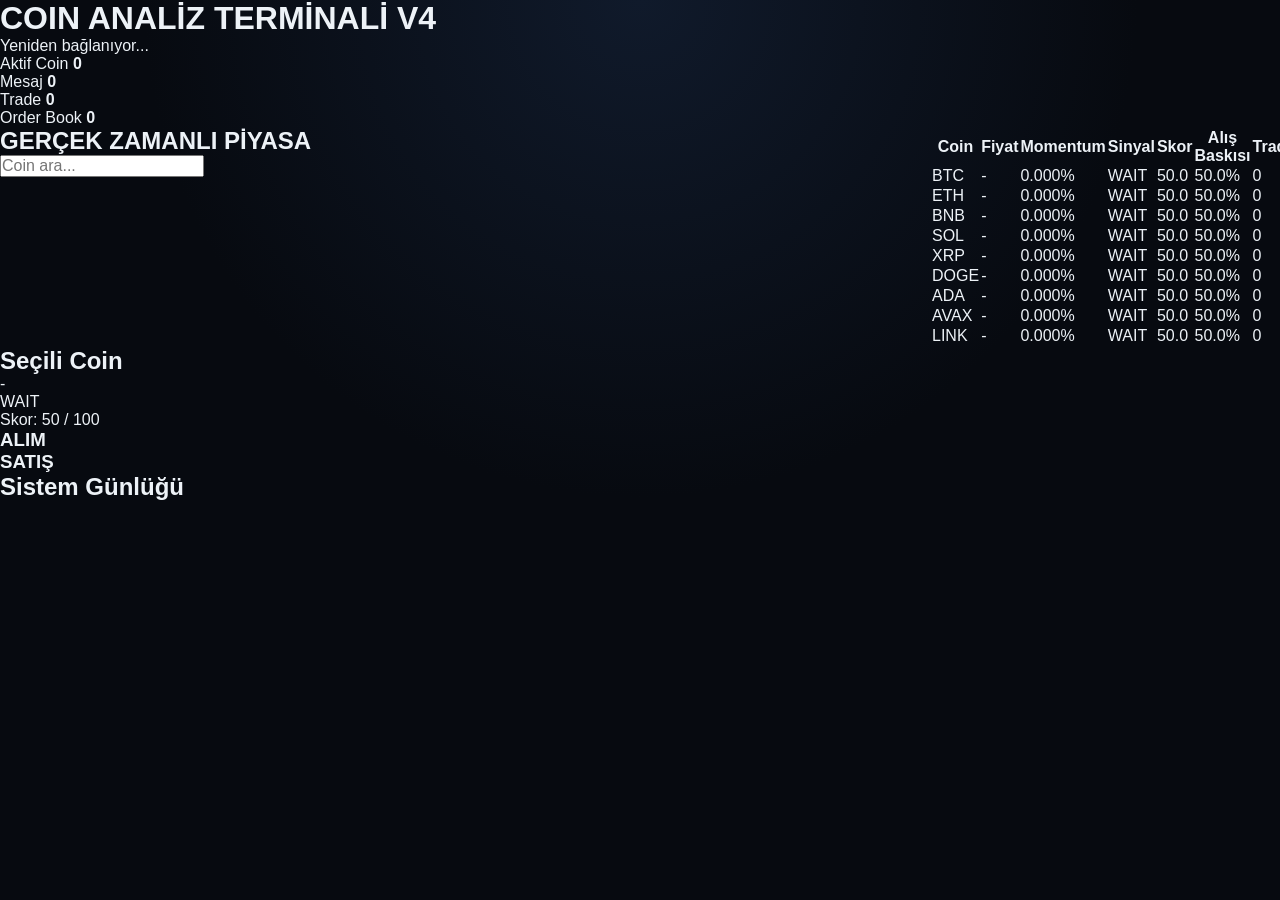
==== commit 4d099c15: "Create index.html" ====
--- a/index.html
+++ b/index.html
@@ -1,1078 +1,144 @@
 <!DOCTYPE html>
 <html lang="tr">
 <head>
-<meta charset="UTF-8">
-<meta name="viewport" content="width=device-width, initial-scale=1.0">
+    <meta charset="UTF-8">
+    <meta name="viewport" content="width=device-width, initial-scale=1.0">
 
-<title>⚡ Coin Analiz Terminali</title>
+    <title>Coin Analiz Terminali V4</title>
 
-<link rel="stylesheet" href="style.css">
+    <link rel="stylesheet" href="style.css">
 </head>
 
 <body>
 
-<div class="app">
+<div class="container">
 
-    <!-- HEADER -->
+    <header>
+        <h1>COIN ANALİZ TERMİNALİ V4</h1>
 
-    <header class="header">
+        <div id="connectionStatus">
+            Bağlanıyor...
+        </div>
+    </header>
 
-        <div class="logo">
+    <section class="stats">
 
-            <h1>
-                ⚡ COIN ANALİZ TERMINALİ
-            </h1>
+        <div class="stat-box">
+            <span>Aktif Coin</span>
+            <strong id="activeCoins">0</strong>
+        </div>
 
-            <p>
-                Gerçek zamanlı piyasa • Order Book • Trade Flow • Sinyal Motoru
-            </p>
+        <div class="stat-box">
+            <span>Mesaj</span>
+            <strong id="totalMessages">0</strong>
+        </div>
+
+        <div class="stat-box">
+            <span>Trade</span>
+            <strong id="totalTrades">0</strong>
+        </div>
+
+        <div class="stat-box">
+            <span>Order Book</span>
+            <strong id="totalBooks">0</strong>
+        </div>
+
+    </section>
+
+    <section class="terminal">
+
+        <div class="terminal-header">
+            <h2>GERÇEK ZAMANLI PİYASA</h2>
+
+            <input
+                id="coinSearch"
+                type="text"
+                placeholder="Coin ara..."
+            >
+        </div>
+
+        <div class="table-wrapper">
+
+            <table id="coinTable">
+
+                <thead>
+                    <tr>
+                        <th>Coin</th>
+                        <th>Fiyat</th>
+                        <th>Momentum</th>
+                        <th>Sinyal</th>
+                        <th>Skor</th>
+                        <th>Alış Baskısı</th>
+                        <th>Trade</th>
+                    </tr>
+                </thead>
+
+                <tbody>
+                </tbody>
+
+            </table>
 
         </div>
 
-        <div
-            id="connection"
-            class="connection"
-        >
-
-            <span class="dot"></span>
-
-            <span>
-                Bağlanıyor...
-            </span>
-
-        </div>
-
-    </header>
-
-
-    <!-- CONTROLS -->
-
-    <section class="controls">
-
-        <input
-            id="coinInput"
-            type="text"
-            placeholder="Coin ekle: BTC, ETH, SOL..."
-            autocomplete="off"
-        >
-
-        <button
-            class="btn btn-primary"
-            id="addCoinBtn"
-        >
-            ➕ Coin Ekle
-        </button>
-
-        <select id="sortSelect">
-
-            <option value="score">
-                Sinyal Gücü
-            </option>
-
-            <option value="price">
-                Fiyat
-            </option>
-
-            <option value="momentum">
-                Momentum
-            </option>
-
-            <option value="volume">
-                Hacim
-            </option>
-
-        </select>
-
-        <button
-            class="btn"
-            id="refreshBtn"
-        >
-            🔄 Yenile
-        </button>
-
     </section>
 
+    <section class="details">
 
-    <!-- MARKET SUMMARY -->
+        <div class="detail-card">
 
-    <section class="market-summary">
+            <h2>Seçili Coin</h2>
 
-        <div class="stat">
-
-            <div class="stat-title">
-                AKTİF COIN
+            <div id="detailPrice">
+                -
             </div>
 
-            <div
-                class="stat-value"
-                id="stat-coins"
-            >
-                0
+            <div id="bigSignal">
+                WAIT
+            </div>
+
+            <div id="signalScore">
+                Skor: 50 / 100
             </div>
 
         </div>
 
+        <div class="orderbook">
 
-        <div class="stat">
+            <div class="book-column">
 
-            <div class="stat-title">
-                AL SİNYALİ
+                <h3>ALIM</h3>
+
+                <div id="bids">
+                </div>
+
             </div>
 
-            <div
-                class="stat-value green"
-                id="stat-buy"
-            >
-                0
-            </div>
+            <div class="book-column">
 
-        </div>
+                <h3>SATIŞ</h3>
 
+                <div id="asks">
+                </div>
 
-        <div class="stat">
-
-            <div class="stat-title">
-                SAT SİNYALİ
-            </div>
-
-            <div
-                class="stat-value red"
-                id="stat-sell"
-            >
-                0
-            </div>
-
-        </div>
-
-
-        <div class="stat">
-
-            <div class="stat-title">
-                ORT. VERİ GECİKMESİ
-            </div>
-
-            <div
-                class="stat-value blue"
-                id="stat-latency"
-            >
-                -
-            </div>
-
-        </div>
-
-
-        <div class="stat">
-
-            <div class="stat-title">
-                MOTOR
-            </div>
-
-            <div class="stat-value green">
-                AKTİF
-            </div>
-
-        </div>
-
-
-        <div class="stat">
-
-            <div class="stat-title">
-                VERİ
-            </div>
-
-            <div class="stat-value">
-                WebSocket
             </div>
 
         </div>
 
     </section>
 
+    <section class="logs">
 
-    <!-- TERMINAL -->
+        <h2>Sistem Günlüğü</h2>
 
-    <main class="terminal">
+        <div id="log">
+        </div>
 
-
-        <!-- COIN LIST -->
-
-        <section class="panel">
-
-            <div class="panel-header">
-
-                <div>
-
-                    <div class="panel-title">
-                        📊 PİYASA TARAMA
-                    </div>
-
-                    <div class="panel-subtitle">
-                        Gerçek zamanlı coin sinyalleri
-                    </div>
-
-                </div>
-
-                <div class="panel-subtitle">
-                    RIZO / VANRY filtreli
-                </div>
-
-            </div>
-
-
-            <div style="overflow-x:auto">
-
-                <table class="coin-table">
-
-                    <thead>
-
-                        <tr>
-
-                            <th>
-                                COIN
-                            </th>
-
-                            <th>
-                                FİYAT
-                            </th>
-
-                            <th>
-                                SİNYAL
-                            </th>
-
-                            <th>
-                                PUAN
-                            </th>
-
-                            <th>
-                                ALIŞ
-                            </th>
-
-                            <th>
-                                GECİKME
-                            </th>
-
-                            <th>
-                                #
-                            </th>
-
-                        </tr>
-
-                    </thead>
-
-
-                    <tbody id="coin-list">
-                    </tbody>
-
-                </table>
-
-            </div>
-
-        </section>
-
-
-        <!-- SIDE PANEL -->
-
-        <aside class="side">
-
-
-            <!-- SIGNAL -->
-
-            <section class="side-card">
-
-                <div class="panel-header">
-
-                    <div class="panel-title">
-                        🎯 SİNYAL MOTORU
-                    </div>
-
-                </div>
-
-                <div class="signal-box">
-
-                    <div
-                        id="detailSignal"
-                        class="big-signal yellow"
-                    >
-                        BEKLE
-                    </div>
-
-                    <div
-                        id="detailScore"
-                        class="signal-score"
-                    >
-                        Sinyal seçilmedi
-                    </div>
-
-
-                    <div class="levels">
-
-                        <div class="level">
-
-                            <span>
-                                GİRİŞ
-                            </span>
-
-                            <b
-                                id="entryLevel"
-                            >
-                                -
-                            </b>
-
-                        </div>
-
-
-                        <div class="level">
-
-                            <span>
-                                HEDEF
-                            </span>
-
-                            <b
-                                id="targetLevel"
-                                class="green"
-                            >
-                                -
-                            </b>
-
-                        </div>
-
-
-                        <div class="level">
-
-                            <span>
-                                STOP
-                            </span>
-
-                            <b
-                                id="stopLevel"
-                                class="red"
-                            >
-                                -
-                            </b>
-
-                        </div>
-
-                    </div>
-
-                </div>
-
-            </section>
-
-
-            <!-- ORDER BOOK -->
-
-            <section class="side-card">
-
-                <div class="panel-header">
-
-                    <div class="panel-title">
-                        📖 ORDER BOOK
-                    </div>
-
-                </div>
-
-                <div class="side-content">
-
-                    <div class="book">
-
-                        <div>
-
-                            <div class="book-title">
-                                SATIŞ / ASK
-                            </div>
-
-                            <div id="askBook">
-                                <div class="book-row">
-                                    <span>-</span>
-                                    <span>-</span>
-                                </div>
-                            </div>
-
-                        </div>
-
-
-                        <div>
-
-                            <div class="book-title">
-                                ALIŞ / BID
-                            </div>
-
-                            <div id="bidBook">
-                                <div class="book-row">
-                                    <span>-</span>
-                                    <span>-</span>
-                                </div>
-                            </div>
-
-                        </div>
-
-                    </div>
-
-
-                    <div class="pressure">
-
-                        <div class="pressure-label">
-
-                            <span>
-                                Order Book Baskısı
-                            </span>
-
-                            <b id="bookPressure">
-                                %50
-                            </b>
-
-                        </div>
-
-                        <div class="pressure-bar">
-
-                            <div
-                                id="pressureBuy"
-                                class="pressure-buy"
-                            ></div>
-
-                        </div>
-
-                    </div>
-
-                </div>
-
-            </section>
-
-
-            <!-- ALERTS -->
-
-            <section class="side-card">
-
-                <div class="panel-header">
-
-                    <div class="panel-title">
-                        🚨 SİNYAL ALARMLARI
-                    </div>
-
-                </div>
-
-                <div
-                    id="alerts"
-                    class="alerts"
-                >
-
-                    <div class="alert">
-
-                        <strong>
-                            Sistem hazır
-                        </strong>
-
-                        <div>
-                            Güçlü sinyal oluştuğunda burada görünecek.
-                        </div>
-
-                    </div>
-
-                </div>
-
-            </section>
-
-
-            <!-- LOG -->
-
-            <section class="side-card">
-
-                <div class="panel-header">
-
-                    <div class="panel-title">
-                        ⚙️ SİSTEM GÜNLÜĞÜ
-                    </div>
-
-                </div>
-
-                <div
-                    id="log"
-                    class="log"
-                ></div>
-
-            </section>
-
-
-        </aside>
-
-    </main>
-
-
-    <footer class="footer">
-
-        Gerçek zamanlı piyasa analiz terminali.
-        Sinyaller yatırım tavsiyesi değildir.
-
-    </footer>
+    </section>
 
 </div>
 
-
+<!-- GERÇEK ZAMANLI ANALİZ MOTORU -->
 <script src="app.js"></script>
-
-
-<script>
-
-/*
-=========================================================
-ARAYÜZ KONTROLLERİ
-=========================================================
-*/
-
-document.addEventListener(
-    "DOMContentLoaded",
-    function(){
-
-        const input =
-            document.getElementById(
-                "coinInput"
-            );
-
-        const addButton =
-            document.getElementById(
-                "addCoinBtn"
-            );
-
-        const refreshButton =
-            document.getElementById(
-                "refreshBtn"
-            );
-
-        const sortSelect =
-            document.getElementById(
-                "sortSelect"
-            );
-
-
-        /*
-        COIN EKLE
-        */
-
-        addButton.addEventListener(
-            "click",
-            function(){
-
-                if (
-                    typeof addCoin ===
-                    "function"
-                ){
-
-                    addCoin(
-                        input.value
-                    );
-
-                    input.value = "";
-                }
-
-            }
-        );
-
-
-        /*
-        ENTER İLE COIN EKLE
-        */
-
-        input.addEventListener(
-            "keydown",
-            function(event){
-
-                if (
-                    event.key ===
-                    "Enter"
-                ){
-
-                    addButton.click();
-
-                }
-
-            }
-        );
-
-
-        /*
-        YENİLE
-        */
-
-        refreshButton.addEventListener(
-            "click",
-            function(){
-
-                if (
-                    typeof connect ===
-                    "function"
-                ){
-
-                    connect();
-
-                }
-
-            }
-        );
-
-
-        /*
-        SIRALAMA
-        */
-
-        sortSelect.addEventListener(
-            "change",
-            function(){
-
-                sortCoins(
-                    this.value
-                );
-
-            }
-        );
-
-    }
-);
-
-
-/*
-=========================================================
-COIN SIRALAMA
-=========================================================
-*/
-
-function sortCoins(type){
-
-    if (
-        typeof market ===
-        "undefined"
-    )
-        return;
-
-    const list =
-        document.getElementById(
-            "coin-list"
-        );
-
-    if (!list)
-        return;
-
-    const rows =
-        Array.from(
-            list.children
-        );
-
-    rows.sort(
-        function(a,b){
-
-            const symbolA =
-                a.id.replace(
-                    "coin-",
-                    ""
-                );
-
-            const symbolB =
-                b.id.replace(
-                    "coin-",
-                    ""
-                );
-
-            const A =
-                market[symbolA];
-
-            const B =
-                market[symbolB];
-
-            if (!A || !B)
-                return 0;
-
-
-            if (type === "score") {
-
-                return B.score -
-                       A.score;
-
-            }
-
-
-            if (type === "price") {
-
-                return B.price -
-                       A.price;
-
-            }
-
-
-            if (type === "momentum") {
-
-                return B.momentum -
-                       A.momentum;
-
-            }
-
-
-            if (type === "volume") {
-
-                return B.volumeRatio -
-                       A.volumeRatio;
-
-            }
-
-            return 0;
-
-        }
-    );
-
-
-    rows.forEach(
-        row =>
-            list.appendChild(row)
-    );
-}
-
-
-/*
-=========================================================
-DETAY PANELİ
-=========================================================
-*/
-
-setInterval(
-    function(){
-
-        if (
-            typeof market ===
-            "undefined"
-        )
-            return;
-
-
-        const active =
-            Object.entries(
-                market
-            )
-            .filter(
-                ([,data]) =>
-                    data.price > 0
-            )
-            .sort(
-                (a,b) =>
-                    b[1].score -
-                    a[1].score
-            );
-
-
-        if (!active.length)
-            return;
-
-
-        const [
-            symbol,
-            d
-        ] = active[0];
-
-
-        const signal =
-            document.getElementById(
-                "detailSignal"
-            );
-
-        const score =
-            document.getElementById(
-                "detailScore"
-            );
-
-        const entry =
-            document.getElementById(
-                "entryLevel"
-            );
-
-        const target =
-            document.getElementById(
-                "targetLevel"
-            );
-
-        const stop =
-            document.getElementById(
-                "stopLevel"
-            );
-
-
-        if (signal){
-
-            signal.textContent =
-                symbol.replace(
-                    "USDT",
-                    ""
-                ) +
-                " → " +
-                d.signal;
-
-            signal.className =
-                "big-signal " +
-                (
-                    d.score >= 70
-                    ? "green"
-                    : d.score <= 30
-                    ? "red"
-                    : "yellow"
-                );
-
-        }
-
-
-        if (score){
-
-            score.textContent =
-                "Sinyal gücü: " +
-                d.score +
-                "/100";
-
-        }
-
-
-        if (entry){
-
-            entry.textContent =
-                formatPrice(
-                    d.price
-                );
-
-        }
-
-
-        /*
-        HEDEF / STOP
-        ATR yerine mevcut kısa
-        vadeli volatilite kullanılıyor.
-        */
-
-        const volatility =
-            Math.max(
-                d.volatility,
-                0.15
-            ) / 100;
-
-
-        const targetPrice =
-            d.price *
-            (
-                1 +
-                volatility * 2
-            );
-
-
-        const stopPrice =
-            d.price *
-            (
-                1 -
-                volatility
-            );
-
-
-        if (target)
-            target.textContent =
-                formatPrice(
-                    targetPrice
-                );
-
-
-        if (stop)
-            stop.textContent =
-                formatPrice(
-                    stopPrice
-                );
-
-
-        /*
-        ORDER BOOK
-        */
-
-        renderOrderBook(d);
-
-    },
-    250
-);
-
-
-/*
-=========================================================
-ORDER BOOK GÖRÜNÜMÜ
-=========================================================
-*/
-
-function renderOrderBook(d){
-
-    const ask =
-        document.getElementById(
-            "askBook"
-        );
-
-    const bid =
-        document.getElementById(
-            "bidBook"
-        );
-
-    const pressure =
-        document.getElementById(
-            "bookPressure"
-        );
-
-    const pressureBar =
-        document.getElementById(
-            "pressureBuy"
-        );
-
-
-    if (!ask || !bid)
-        return;
-
-
-    ask.innerHTML = "";
-
-    bid.innerHTML = "";
-
-
-    d.asks
-        .slice(0,5)
-        .forEach(
-            item => {
-
-                const row =
-                    document.createElement(
-                        "div"
-                    );
-
-                row.className =
-                    "book-row ask";
-
-                row.innerHTML = `
-                    <span>
-                        ${formatPrice(
-                            item.price
-                        )}
-                    </span>
-
-                    <span>
-                        ${item.quantity.toFixed(4)}
-                    </span>
-                `;
-
-                ask.appendChild(row);
-
-            }
-        );
-
-
-    d.bids
-        .slice(0,5)
-        .forEach(
-            item => {
-
-                const row =
-                    document.createElement(
-                        "div"
-                    );
-
-                row.className =
-                    "book-row bid";
-
-                row.innerHTML = `
-                    <span>
-                        ${formatPrice(
-                            item.price
-                        )}
-                    </span>
-
-                    <span>
-                        ${item.quantity.toFixed(4)}
-                    </span>
-                `;
-
-                bid.appendChild(row);
-
-            }
-        );
-
-
-    if (pressure){
-
-        pressure.textContent =
-            d.imbalance.toFixed(1) +
-            "%";
-
-    }
-
-
-    if (pressureBar){
-
-        pressureBar.style.width =
-            d.imbalance +
-            "%";
-
-    }
-
-}
-
-
-/*
-=========================================================
-SİNYAL MOTORU PERİYODİK GÜNCELLEME
-=========================================================
-*/
-
-setInterval(
-    function(){
-
-        if (
-            typeof market ===
-            "undefined"
-        )
-            return;
-
-
-        Object.keys(
-            market
-        ).forEach(
-            function(symbol){
-
-                if (
-                    typeof calculateIndicators ===
-                    "function"
-                ){
-
-                    calculateIndicators(
-                        market[symbol]
-                    );
-
-                }
-
-
-                if (
-                    typeof calculateSignal ===
-                    "function"
-                ){
-
-                    calculateSignal(
-                        symbol
-                    );
-
-                }
-
-
-                if (
-                    typeof renderCoin ===
-                    "function"
-                ){
-
-                    renderCoin(
-                        symbol
-                    );
-
-                }
-
-            }
-        );
-
-    },
-    500
-);
-
-</script>
 
 </body>
 </html>
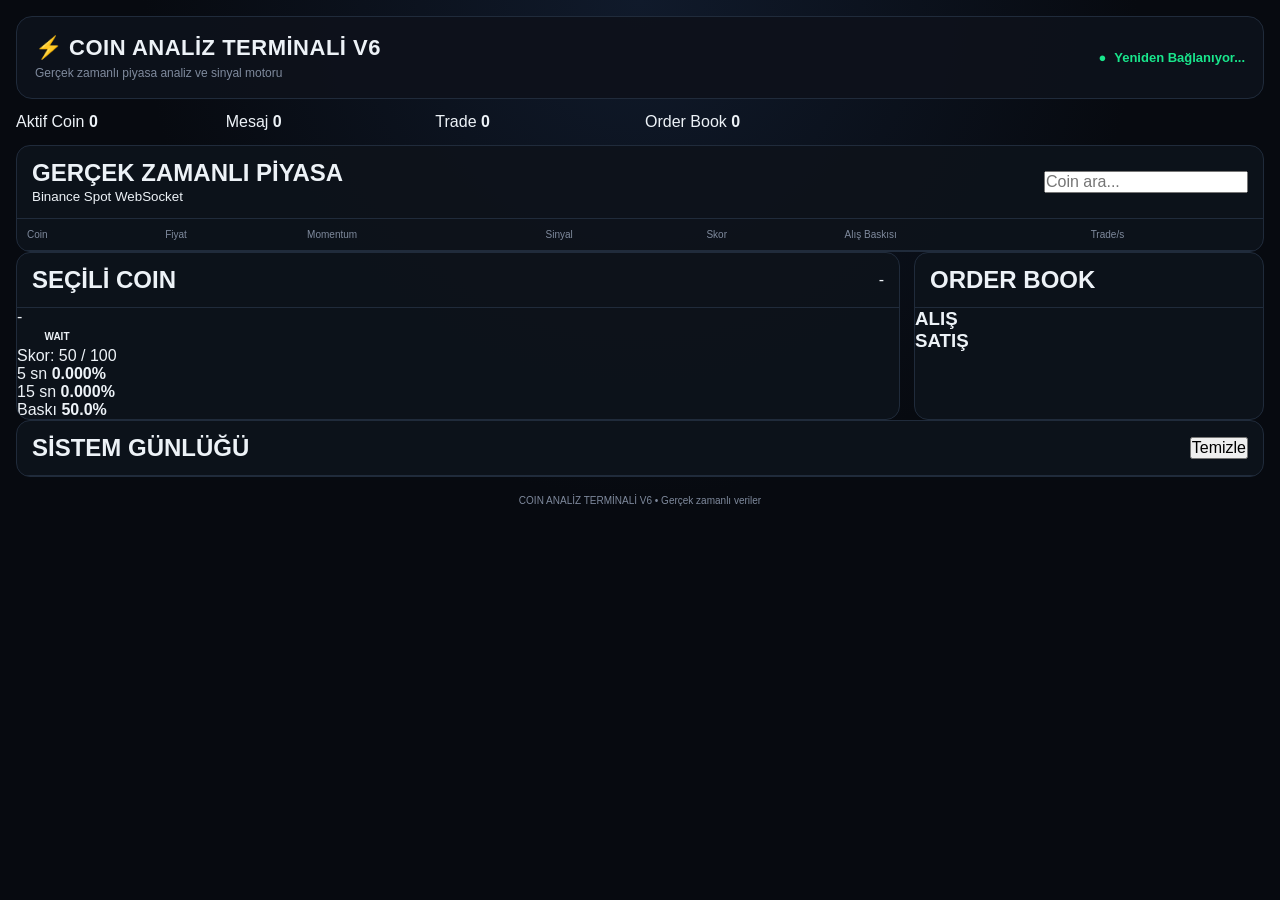
==== commit 1692f5e4: "Create index.html" ====
--- a/index.html
+++ b/index.html
@@ -3,25 +3,27 @@
 <head>
     <meta charset="UTF-8">
     <meta name="viewport" content="width=device-width, initial-scale=1.0">
-
-    <title>Coin Analiz Terminali V4</title>
-
+    <title>Coin Analiz Terminali V6</title>
     <link rel="stylesheet" href="style.css">
 </head>
 
 <body>
 
-<div class="container">
+<div class="app">
 
-    <header>
-        <h1>COIN ANALİZ TERMİNALİ V4</h1>
+    <header class="header">
+        <div class="logo">
+            <h1>⚡ COIN ANALİZ TERMİNALİ V6</h1>
+            <p>Gerçek zamanlı piyasa analiz ve sinyal motoru</p>
+        </div>
 
-        <div id="connectionStatus">
-            Bağlanıyor...
+        <div class="connection">
+            <span id="connectionDot">●</span>
+            <span id="connectionStatus">Bağlanıyor...</span>
         </div>
     </header>
 
-    <section class="stats">
+    <section class="market-summary">
 
         <div class="stat-box">
             <span>Aktif Coin</span>
@@ -45,21 +47,25 @@
 
     </section>
 
-    <section class="terminal">
+    <section class="panel">
 
-        <div class="terminal-header">
-            <h2>GERÇEK ZAMANLI PİYASA</h2>
+        <div class="panel-header">
+            <div>
+                <h2>GERÇEK ZAMANLI PİYASA</h2>
+                <small>Binance Spot WebSocket</small>
+            </div>
 
             <input
                 id="coinSearch"
                 type="text"
                 placeholder="Coin ara..."
+                autocomplete="off"
             >
         </div>
 
-        <div class="table-wrapper">
+        <div class="table-scroll">
 
-            <table id="coinTable">
+            <table class="coin-table">
 
                 <thead>
                     <tr>
@@ -69,12 +75,11 @@
                         <th>Sinyal</th>
                         <th>Skor</th>
                         <th>Alış Baskısı</th>
-                        <th>Trade</th>
+                        <th>Trade/s</th>
                     </tr>
                 </thead>
 
-                <tbody>
-                </tbody>
+                <tbody id="coinTableBody"></tbody>
 
             </table>
 
@@ -82,42 +87,68 @@
 
     </section>
 
-    <section class="details">
+    <section class="terminal">
 
-        <div class="detail-card">
+        <div class="panel selected-panel">
 
-            <h2>Seçili Coin</h2>
-
-            <div id="detailPrice">
-                -
+            <div class="panel-header">
+                <h2>SEÇİLİ COIN</h2>
+                <span id="selectedCoin">-</span>
             </div>
 
-            <div id="bigSignal">
-                WAIT
-            </div>
+            <div class="selected-content">
 
-            <div id="signalScore">
-                Skor: 50 / 100
+                <div class="big-price" id="detailPrice">
+                    -
+                </div>
+
+                <div id="bigSignal" class="signal wait">
+                    WAIT
+                </div>
+
+                <div id="signalScore" class="score-text">
+                    Skor: 50 / 100
+                </div>
+
+                <div class="momentum-box">
+
+                    <div>
+                        <span>5 sn</span>
+                        <strong id="momentum5">0.000%</strong>
+                    </div>
+
+                    <div>
+                        <span>15 sn</span>
+                        <strong id="momentum15">0.000%</strong>
+                    </div>
+
+                    <div>
+                        <span>Baskı</span>
+                        <strong id="detailPressure">50.0%</strong>
+                    </div>
+
+                </div>
+
             </div>
 
         </div>
 
-        <div class="orderbook">
+        <div class="panel">
 
-            <div class="book-column">
+            <div class="panel-header">
+                <h2>ORDER BOOK</h2>
+            </div>
 
-                <h3>ALIM</h3>
+            <div class="orderbook">
 
-                <div id="bids">
+                <div class="book-column">
+                    <h3 class="buy-title">ALIŞ</h3>
+                    <div id="bids"></div>
                 </div>
 
-            </div>
-
-            <div class="book-column">
-
-                <h3>SATIŞ</h3>
-
-                <div id="asks">
+                <div class="book-column">
+                    <h3 class="sell-title">SATIŞ</h3>
+                    <div id="asks"></div>
                 </div>
 
             </div>
@@ -126,18 +157,23 @@
 
     </section>
 
-    <section class="logs">
+    <section class="panel">
 
-        <h2>Sistem Günlüğü</h2>
+        <div class="panel-header">
+            <h2>SİSTEM GÜNLÜĞÜ</h2>
+            <button id="clearLog">Temizle</button>
+        </div>
 
-        <div id="log">
-        </div>
+        <div id="log" class="logs"></div>
 
     </section>
 
+    <footer class="footer">
+        COIN ANALİZ TERMİNALİ V6 • Gerçek zamanlı veriler
+    </footer>
+
 </div>
 
-<!-- GERÇEK ZAMANLI ANALİZ MOTORU -->
 <script src="app.js"></script>
 
 </body>
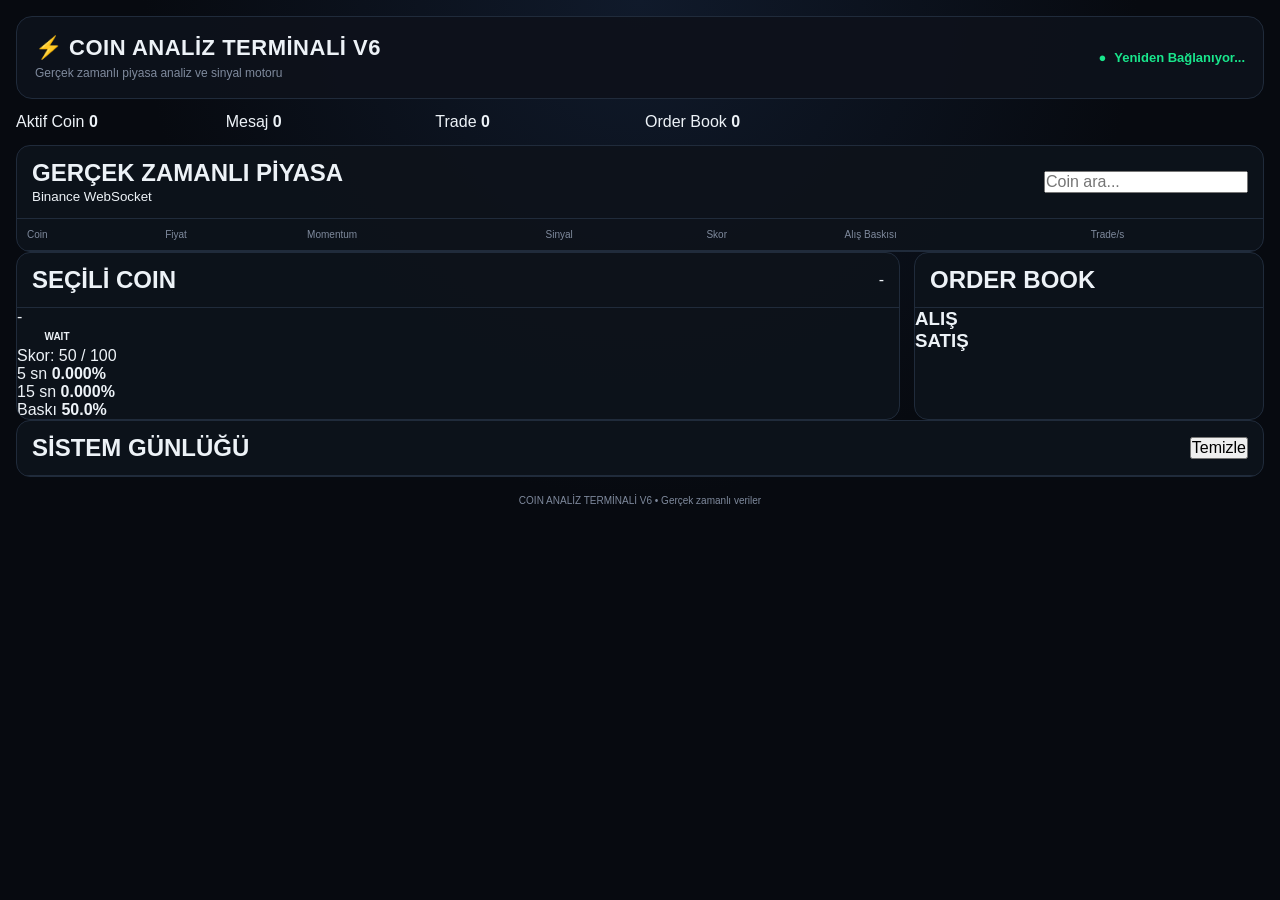
==== commit 6b70d4af: "Create index.html" ====
--- a/index.html
+++ b/index.html
@@ -3,7 +3,9 @@
 <head>
     <meta charset="UTF-8">
     <meta name="viewport" content="width=device-width, initial-scale=1.0">
+
     <title>Coin Analiz Terminali V6</title>
+
     <link rel="stylesheet" href="style.css">
 </head>
 
@@ -12,6 +14,7 @@
 <div class="app">
 
     <header class="header">
+
         <div class="logo">
             <h1>⚡ COIN ANALİZ TERMİNALİ V6</h1>
             <p>Gerçek zamanlı piyasa analiz ve sinyal motoru</p>
@@ -19,9 +22,13 @@
 
         <div class="connection">
             <span id="connectionDot">●</span>
-            <span id="connectionStatus">Bağlanıyor...</span>
-        </div>
+            <span id="connectionStatus">
+                Bağlanıyor...
+            </span>
+        </div>
+
     </header>
+
 
     <section class="market-summary">
 
@@ -47,12 +54,14 @@
 
     </section>
 
+
     <section class="panel">
 
         <div class="panel-header">
+
             <div>
                 <h2>GERÇEK ZAMANLI PİYASA</h2>
-                <small>Binance Spot WebSocket</small>
+                <small>Binance WebSocket</small>
             </div>
 
             <input
@@ -61,13 +70,16 @@
                 placeholder="Coin ara..."
                 autocomplete="off"
             >
-        </div>
+
+        </div>
+
 
         <div class="table-scroll">
 
             <table class="coin-table">
 
                 <thead>
+
                     <tr>
                         <th>Coin</th>
                         <th>Fiyat</th>
@@ -77,9 +89,11 @@
                         <th>Alış Baskısı</th>
                         <th>Trade/s</th>
                     </tr>
+
                 </thead>
 
-                <tbody id="coinTableBody"></tbody>
+                <tbody id="coinTableBody">
+                </tbody>
 
             </table>
 
@@ -87,92 +101,156 @@
 
     </section>
 
+
     <section class="terminal">
 
+
         <div class="panel selected-panel">
 
             <div class="panel-header">
+
                 <h2>SEÇİLİ COIN</h2>
-                <span id="selectedCoin">-</span>
-            </div>
+
+                <span id="selectedCoin">
+                    -
+                </span>
+
+            </div>
+
 
             <div class="selected-content">
 
-                <div class="big-price" id="detailPrice">
+                <div
+                    class="big-price"
+                    id="detailPrice"
+                >
                     -
                 </div>
 
-                <div id="bigSignal" class="signal wait">
+
+                <div
+                    id="bigSignal"
+                    class="signal wait"
+                >
                     WAIT
                 </div>
 
-                <div id="signalScore" class="score-text">
+
+                <div
+                    id="signalScore"
+                    class="score-text"
+                >
                     Skor: 50 / 100
                 </div>
+
 
                 <div class="momentum-box">
 
                     <div>
                         <span>5 sn</span>
-                        <strong id="momentum5">0.000%</strong>
-                    </div>
+
+                        <strong id="momentum5">
+                            0.000%
+                        </strong>
+                    </div>
+
 
                     <div>
                         <span>15 sn</span>
-                        <strong id="momentum15">0.000%</strong>
-                    </div>
+
+                        <strong id="momentum15">
+                            0.000%
+                        </strong>
+                    </div>
+
 
                     <div>
                         <span>Baskı</span>
-                        <strong id="detailPressure">50.0%</strong>
-                    </div>
-
-                </div>
-
-            </div>
-
-        </div>
+
+                        <strong id="detailPressure">
+                            50.0%
+                        </strong>
+                    </div>
+
+                </div>
+
+            </div>
+
+        </div>
+
 
         <div class="panel">
 
             <div class="panel-header">
+
                 <h2>ORDER BOOK</h2>
-            </div>
+
+            </div>
+
 
             <div class="orderbook">
 
                 <div class="book-column">
-                    <h3 class="buy-title">ALIŞ</h3>
-                    <div id="bids"></div>
-                </div>
+
+                    <h3 class="buy-title">
+                        ALIŞ
+                    </h3>
+
+                    <div id="bids">
+                    </div>
+
+                </div>
+
 
                 <div class="book-column">
-                    <h3 class="sell-title">SATIŞ</h3>
-                    <div id="asks"></div>
-                </div>
-
-            </div>
-
-        </div>
-
-    </section>
+
+                    <h3 class="sell-title">
+                        SATIŞ
+                    </h3>
+
+                    <div id="asks">
+                    </div>
+
+                </div>
+
+            </div>
+
+        </div>
+
+    </section>
+
 
     <section class="panel">
 
         <div class="panel-header">
+
             <h2>SİSTEM GÜNLÜĞÜ</h2>
-            <button id="clearLog">Temizle</button>
-        </div>
-
-        <div id="log" class="logs"></div>
-
-    </section>
+
+            <button id="clearLog">
+                Temizle
+            </button>
+
+        </div>
+
+
+        <div
+            id="log"
+            class="logs"
+        >
+        </div>
+
+    </section>
+
 
     <footer class="footer">
-        COIN ANALİZ TERMİNALİ V6 • Gerçek zamanlı veriler
+
+        COIN ANALİZ TERMİNALİ V6
+        • Gerçek zamanlı veriler
+
     </footer>
 
 </div>
+
 
 <script src="app.js"></script>
 
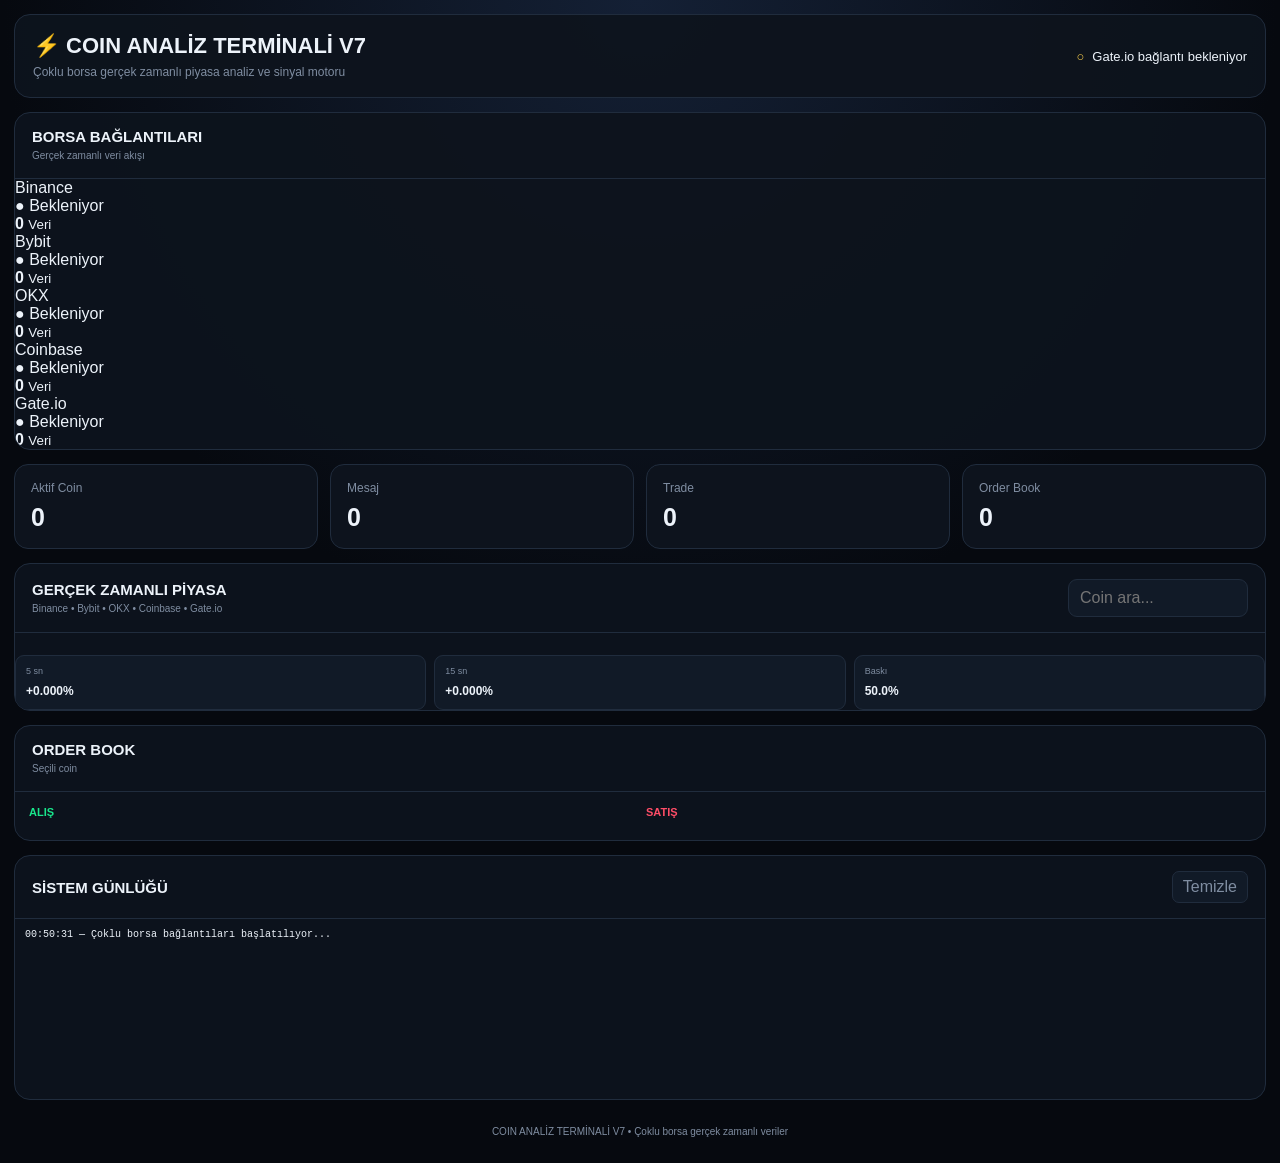
==== commit 96606b1e: "Create index.html" ====
--- a/index.html
+++ b/index.html
@@ -4,7 +4,7 @@
     <meta charset="UTF-8">
     <meta name="viewport" content="width=device-width, initial-scale=1.0">
 
-    <title>Coin Analiz Terminali V6</title>
+    <title>Coin Analiz Terminali V7</title>
 
     <link rel="stylesheet" href="style.css">
 </head>
@@ -13,56 +13,276 @@
 
 <div class="app">
 
+    <!-- =====================================================
+         HEADER
+    ====================================================== -->
+
     <header class="header">
 
         <div class="logo">
-            <h1>⚡ COIN ANALİZ TERMİNALİ V6</h1>
-            <p>Gerçek zamanlı piyasa analiz ve sinyal motoru</p>
+            <h1>⚡ COIN ANALİZ TERMİNALİ V7</h1>
+            <p>
+                Çoklu borsa gerçek zamanlı piyasa analiz ve sinyal motoru
+            </p>
         </div>
 
         <div class="connection">
+
             <span id="connectionDot">●</span>
+
             <span id="connectionStatus">
-                Bağlanıyor...
+                Borsalara bağlanıyor...
             </span>
+
         </div>
 
     </header>
 
 
+    <!-- =====================================================
+         EXCHANGE STATUS
+    ====================================================== -->
+
+    <section class="panel exchange-panel">
+
+        <div class="panel-header">
+
+            <div>
+                <h2>BORSA BAĞLANTILARI</h2>
+                <small>Gerçek zamanlı veri akışı</small>
+            </div>
+
+        </div>
+
+
+        <div class="exchange-grid">
+
+            <div class="exchange-card">
+
+                <div class="exchange-name">
+                    Binance
+                </div>
+
+                <div class="exchange-status">
+
+                    <span
+                        id="binanceDot"
+                        class="exchange-dot"
+                    >●</span>
+
+                    <span id="binanceStatus">
+                        Bekleniyor
+                    </span>
+
+                </div>
+
+                <strong id="binanceMessages">
+                    0
+                </strong>
+
+                <small>
+                    Veri
+                </small>
+
+            </div>
+
+
+            <div class="exchange-card">
+
+                <div class="exchange-name">
+                    Bybit
+                </div>
+
+                <div class="exchange-status">
+
+                    <span
+                        id="bybitDot"
+                        class="exchange-dot"
+                    >●</span>
+
+                    <span id="bybitStatus">
+                        Bekleniyor
+                    </span>
+
+                </div>
+
+                <strong id="bybitMessages">
+                    0
+                </strong>
+
+                <small>
+                    Veri
+                </small>
+
+            </div>
+
+
+            <div class="exchange-card">
+
+                <div class="exchange-name">
+                    OKX
+                </div>
+
+                <div class="exchange-status">
+
+                    <span
+                        id="okxDot"
+                        class="exchange-dot"
+                    >●</span>
+
+                    <span id="okxStatus">
+                        Bekleniyor
+                    </span>
+
+                </div>
+
+                <strong id="okxMessages">
+                    0
+                </strong>
+
+                <small>
+                    Veri
+                </small>
+
+            </div>
+
+
+            <div class="exchange-card">
+
+                <div class="exchange-name">
+                    Coinbase
+                </div>
+
+                <div class="exchange-status">
+
+                    <span
+                        id="coinbaseDot"
+                        class="exchange-dot"
+                    >●</span>
+
+                    <span id="coinbaseStatus">
+                        Bekleniyor
+                    </span>
+
+                </div>
+
+                <strong id="coinbaseMessages">
+                    0
+                </strong>
+
+                <small>
+                    Veri
+                </small>
+
+            </div>
+
+
+            <div class="exchange-card">
+
+                <div class="exchange-name">
+                    Gate.io
+                </div>
+
+                <div class="exchange-status">
+
+                    <span
+                        id="gateDot"
+                        class="exchange-dot"
+                    >●</span>
+
+                    <span id="gateStatus">
+                        Bekleniyor
+                    </span>
+
+                </div>
+
+                <strong id="gateMessages">
+                    0
+                </strong>
+
+                <small>
+                    Veri
+                </small>
+
+            </div>
+
+        </div>
+
+    </section>
+
+
+    <!-- =====================================================
+         MARKET SUMMARY
+    ====================================================== -->
+
     <section class="market-summary">
 
         <div class="stat-box">
+
             <span>Aktif Coin</span>
-            <strong id="activeCoins">0</strong>
-        </div>
+
+            <strong id="activeCoins">
+                0
+            </strong>
+
+        </div>
+
 
         <div class="stat-box">
+
             <span>Mesaj</span>
-            <strong id="totalMessages">0</strong>
-        </div>
+
+            <strong id="totalMessages">
+                0
+            </strong>
+
+        </div>
+
 
         <div class="stat-box">
+
             <span>Trade</span>
-            <strong id="totalTrades">0</strong>
-        </div>
+
+            <strong id="totalTrades">
+                0
+            </strong>
+
+        </div>
+
 
         <div class="stat-box">
+
             <span>Order Book</span>
-            <strong id="totalBooks">0</strong>
+
+            <strong id="totalBooks">
+                0
+            </strong>
+
         </div>
 
     </section>
 
 
+    <!-- =====================================================
+         REAL TIME MARKET
+    ====================================================== -->
+
     <section class="panel">
 
         <div class="panel-header">
 
             <div>
-                <h2>GERÇEK ZAMANLI PİYASA</h2>
-                <small>Binance WebSocket</small>
-            </div>
+
+                <h2>
+                    GERÇEK ZAMANLI PİYASA
+                </h2>
+
+                <small>
+                    Binance • Bybit • OKX • Coinbase • Gate.io
+                </small>
+
+            </div>
+
 
             <input
                 id="coinSearch"
@@ -74,143 +294,97 @@
         </div>
 
 
-        <div class="table-scroll">
-
-            <table class="coin-table">
-
-                <thead>
-
-                    <tr>
-                        <th>Coin</th>
-                        <th>Fiyat</th>
-                        <th>Momentum</th>
-                        <th>Sinyal</th>
-                        <th>Skor</th>
-                        <th>Alış Baskısı</th>
-                        <th>Trade/s</th>
-                    </tr>
-
-                </thead>
-
-                <tbody id="coinTableBody">
-                </tbody>
-
-            </table>
+        <!-- MOMENTUM -->
+
+        <div class="momentum-box">
+
+            <div>
+
+                <span>
+                    5 sn
+                </span>
+
+                <strong id="momentum5">
+                    0.000%
+                </strong>
+
+            </div>
+
+
+            <div>
+
+                <span>
+                    15 sn
+                </span>
+
+                <strong id="momentum15">
+                    0.000%
+                </strong>
+
+            </div>
+
+
+            <div>
+
+                <span>
+                    Baskı
+                </span>
+
+                <strong id="detailPressure">
+                    50.0%
+                </strong>
+
+            </div>
 
         </div>
 
     </section>
 
 
-    <section class="terminal">
-
-
-        <div class="panel selected-panel">
-
-            <div class="panel-header">
-
-                <h2>SEÇİLİ COIN</h2>
-
-                <span id="selectedCoin">
-                    -
-                </span>
-
-            </div>
-
-
-            <div class="selected-content">
-
-                <div
-                    class="big-price"
-                    id="detailPrice"
-                >
-                    -
-                </div>
-
-
-                <div
-                    id="bigSignal"
-                    class="signal wait"
-                >
-                    WAIT
-                </div>
-
-
-                <div
-                    id="signalScore"
-                    class="score-text"
-                >
-                    Skor: 50 / 100
-                </div>
-
-
-                <div class="momentum-box">
-
-                    <div>
-                        <span>5 sn</span>
-
-                        <strong id="momentum5">
-                            0.000%
-                        </strong>
-                    </div>
-
-
-                    <div>
-                        <span>15 sn</span>
-
-                        <strong id="momentum15">
-                            0.000%
-                        </strong>
-                    </div>
-
-
-                    <div>
-                        <span>Baskı</span>
-
-                        <strong id="detailPressure">
-                            50.0%
-                        </strong>
-                    </div>
-
-                </div>
-
-            </div>
-
-        </div>
-
-
-        <div class="panel">
-
-            <div class="panel-header">
-
-                <h2>ORDER BOOK</h2>
-
-            </div>
-
-
-            <div class="orderbook">
-
-                <div class="book-column">
-
-                    <h3 class="buy-title">
-                        ALIŞ
-                    </h3>
-
-                    <div id="bids">
-                    </div>
-
-                </div>
-
-
-                <div class="book-column">
-
-                    <h3 class="sell-title">
-                        SATIŞ
-                    </h3>
-
-                    <div id="asks">
-                    </div>
-
+    <!-- =====================================================
+         ORDER BOOK
+    ====================================================== -->
+
+    <section class="panel">
+
+        <div class="panel-header">
+
+            <div>
+
+                <h2>
+                    ORDER BOOK
+                </h2>
+
+                <small>
+                    Seçili coin
+                </small>
+
+            </div>
+
+        </div>
+
+
+        <div class="orderbook">
+
+            <div class="book-column">
+
+                <h3 class="buy-title">
+                    ALIŞ
+                </h3>
+
+                <div id="bids">
+                </div>
+
+            </div>
+
+
+            <div class="book-column">
+
+                <h3 class="sell-title">
+                    SATIŞ
+                </h3>
+
+                <div id="asks">
                 </div>
 
             </div>
@@ -220,11 +394,17 @@
     </section>
 
 
+    <!-- =====================================================
+         SYSTEM LOG
+    ====================================================== -->
+
     <section class="panel">
 
         <div class="panel-header">
 
-            <h2>SİSTEM GÜNLÜĞÜ</h2>
+            <h2>
+                SİSTEM GÜNLÜĞÜ
+            </h2>
 
             <button id="clearLog">
                 Temizle
@@ -242,10 +422,15 @@
     </section>
 
 
+    <!-- =====================================================
+         FOOTER
+    ====================================================== -->
+
     <footer class="footer">
 
-        COIN ANALİZ TERMİNALİ V6
-        • Gerçek zamanlı veriler
+        COIN ANALİZ TERMİNALİ V7
+        •
+        Çoklu borsa gerçek zamanlı veriler
 
     </footer>
 
--- a/style.css
+++ b/style.css
@@ -5,30 +5,28 @@
 }
 
 :root {
-    --bg: #070a10;
-    --panel: #0d121b;
-    --panel2: #111925;
-    --border: #202b3b;
-    --text: #edf2f7;
-    --muted: #7f8a9d;
+    --bg: #06090f;
+    --panel: #0d131d;
+    --panel2: #111a27;
+    --border: #202c3d;
+    --text: #edf3fa;
+    --muted: #7f8da1;
     --green: #19e68c;
     --red: #ff4d67;
     --yellow: #ffd34d;
-    --blue: #4da3ff;
     --cyan: #35d7ff;
 }
 
 body {
     background:
-        radial-gradient(circle at top, #101a2b 0%, var(--bg) 45%);
+        radial-gradient(circle at top, #142035 0%, var(--bg) 48%);
     color: var(--text);
     font-family: Arial, Helvetica, sans-serif;
     min-height: 100vh;
 }
 
 button,
-input,
-select {
+input {
     font: inherit;
 }
 
@@ -40,10 +38,8 @@
     width: 100%;
     max-width: 1500px;
     margin: auto;
-    padding: 16px;
-}
-
-/* HEADER */
+    padding: 14px;
+}
 
 .header {
     display: flex;
@@ -51,7 +47,7 @@
     align-items: center;
     gap: 15px;
     padding: 18px;
-    background: rgba(13,18,27,.94);
+    background: rgba(13, 19, 29, 0.95);
     border: 1px solid var(--border);
     border-radius: 16px;
     margin-bottom: 14px;
@@ -59,128 +55,55 @@
 
 .logo h1 {
     font-size: 22px;
-    letter-spacing: .5px;
 }
 
 .logo p {
     color: var(--muted);
     font-size: 12px;
-    margin-top: 5px;
+    margin-top: 6px;
 }
 
 .connection {
     display: flex;
     align-items: center;
     gap: 8px;
-    color: var(--green);
     font-size: 13px;
-    font-weight: bold;
-}
-
-.dot {
-    width: 9px;
-    height: 9px;
-    background: var(--green);
-    border-radius: 50%;
-    box-shadow: 0 0 12px var(--green);
-}
-
-/* CONTROLS */
-
-.controls {
-    display: flex;
-    flex-wrap: wrap;
-    gap: 9px;
-    padding: 12px;
-    background: var(--panel);
-    border: 1px solid var(--border);
-    border-radius: 14px;
-    margin-bottom: 14px;
-}
-
-.controls input,
-.controls select {
-    background: #080d15;
-    color: var(--text);
-    border: 1px solid var(--border);
-    border-radius: 9px;
-    padding: 11px 13px;
-    outline: none;
-}
-
-.controls input {
-    flex: 1;
-    min-width: 180px;
-}
-
-.controls input:focus,
-.controls select:focus {
-    border-color: var(--blue);
-}
-
-.btn {
-    border: 1px solid var(--border);
-    background: #111927;
-    color: var(--text);
-    border-radius: 9px;
-    padding: 10px 14px;
-    font-weight: bold;
-}
-
-.btn:hover {
-    background: #182233;
-}
-
-.btn-primary {
-    background: #12365b;
-    border-color: #1e5d91;
-}
-
-.btn-danger {
-    background: #3b141c;
-    border-color: #722331;
-}
-
-/* MARKET SUMMARY */
+}
+
+#connectionDot {
+    color: var(--yellow);
+}
 
 .market-summary {
     display: grid;
-    grid-template-columns:
-        repeat(6, minmax(120px, 1fr));
-    gap: 10px;
+    grid-template-columns: repeat(4, 1fr);
+    gap: 12px;
     margin-bottom: 14px;
 }
 
-.stat {
+.stat-box {
     background: var(--panel);
     border: 1px solid var(--border);
-    border-radius: 12px;
-    padding: 13px;
-}
-
-.stat-title {
-    color: var(--muted);
-    font-size: 11px;
-    margin-bottom: 7px;
-}
-
-.stat-value {
-    font-size: 18px;
-    font-weight: bold;
-}
-
-/* TERMINAL */
-
-.terminal {
-    display: grid;
-    grid-template-columns: 1fr 350px;
-    gap: 14px;
+    border-radius: 14px;
+    padding: 16px;
+}
+
+.stat-box span {
+    display: block;
+    color: var(--muted);
+    font-size: 12px;
+    margin-bottom: 8px;
+}
+
+.stat-box strong {
+    font-size: 25px;
 }
 
 .panel {
-    background: rgba(13,18,27,.95);
-    border: 1px solid var(--border);
-    border-radius: 14px;
+    background: rgba(13, 19, 29, 0.96);
+    border: 1px solid var(--border);
+    border-radius: 16px;
+    margin-bottom: 14px;
     overflow: hidden;
 }
 
@@ -188,336 +111,242 @@
     display: flex;
     justify-content: space-between;
     align-items: center;
-    padding: 13px 15px;
+    gap: 15px;
+    padding: 15px 17px;
     border-bottom: 1px solid var(--border);
 }
 
-.panel-title {
-    font-weight: bold;
-}
-
-.panel-subtitle {
-    color: var(--muted);
-    font-size: 11px;
-}
-
-/* COIN TABLE */
+.panel-header h2 {
+    font-size: 15px;
+}
+
+.panel-header small {
+    color: var(--muted);
+    font-size: 10px;
+}
+
+.panel-header input {
+    width: 180px;
+    background: var(--panel2);
+    color: var(--text);
+    border: 1px solid var(--border);
+    border-radius: 9px;
+    padding: 9px 11px;
+    outline: none;
+}
+
+.panel-header input:focus {
+    border-color: var(--cyan);
+}
+
+.table-scroll {
+    overflow-x: auto;
+}
 
 .coin-table {
     width: 100%;
+    min-width: 800px;
     border-collapse: collapse;
 }
 
 .coin-table th {
+    color: var(--muted);
+    font-size: 10px;
     text-align: left;
-    color: var(--muted);
-    font-size: 10px;
-    font-weight: normal;
-    padding: 10px;
-    border-bottom: 1px solid var(--border);
+    padding: 11px;
+    background: #0a1018;
 }
 
 .coin-table td {
-    padding: 11px 10px;
-    border-bottom: 1px solid #151d29;
+    padding: 12px 11px;
+    border-top: 1px solid #17202d;
     font-size: 12px;
 }
 
 .coin-row {
-    transition: background .15s;
-}
-
-.coin-row:hover {
-    background: #111a27;
+    cursor: pointer;
+}
+
+.coin-row:hover,
+.coin-row.selected {
+    background: #142031;
 }
 
 .coin-name {
     font-weight: bold;
-    font-size: 13px;
-}
-
-.coin-price {
-    font-weight: bold;
+}
+
+.price {
+    font-family: monospace;
+}
+
+.green {
+    color: var(--green);
+}
+
+.red {
+    color: var(--red);
 }
 
 .signal {
     display: inline-block;
-    min-width: 80px;
+    min-width: 65px;
     text-align: center;
     padding: 5px 7px;
     border-radius: 6px;
-    font-size: 10px;
     font-weight: bold;
-}
-
-.signal-strong-buy {
-    background: #063c28;
-    color: var(--green);
-}
-
-.signal-buy {
-    background: #092e25;
-    color: #6fffb8;
-}
-
-.signal-wait {
-    background: #3b3210;
-    color: var(--yellow);
-}
-
-.signal-sell {
-    background: #431821;
-    color: #ff7183;
-}
-
-.signal-strong-sell {
-    background: #50101b;
-    color: var(--red);
-}
-
-.green {
-    color: var(--green);
-}
-
-.red {
-    color: var(--red);
-}
-
-.yellow {
-    color: var(--yellow);
-}
-
-.blue {
-    color: var(--blue);
-}
-
-.muted {
-    color: var(--muted);
-}
-
-/* SCORE */
-
-.score-wrap {
-    width: 75px;
-}
-
-.score-number {
-    font-weight: bold;
-    margin-bottom: 4px;
-}
-
-.score-bar {
-    height: 5px;
-    width: 100%;
-    background: #202937;
-    border-radius: 10px;
-    overflow: hidden;
-}
-
-.score-fill {
-    height: 100%;
-    width: 50%;
+    font-size: 10px;
+}
+
+.signal.buy {
+    color: #06130d;
     background: var(--green);
-    transition: width .12s linear;
-}
-
-/* SIDE */
-
-.side {
-    display: flex;
-    flex-direction: column;
+}
+
+.signal.sell {
+    color: white;
+    background: var(--red);
+}
+
+.signal.wait {
+    color: #17120a;
+    background: var(--yellow);
+}
+
+.terminal {
+    display: grid;
+    grid-template-columns: 1fr 1.4fr;
     gap: 14px;
 }
 
-.side-card {
-    background: var(--panel);
-    border: 1px solid var(--border);
-    border-radius: 14px;
-    overflow: hidden;
-}
-
-.side-content {
-    padding: 14px;
-}
-
-/* ORDER BOOK */
-
-.book {
+.selected-content {
+    padding: 25px;
+    text-align: center;
+}
+
+.big-price {
+    font-size: 32px;
+    font-family: monospace;
+    margin-bottom: 18px;
+}
+
+.selected-content .signal {
+    font-size: 15px;
+    padding: 9px 20px;
+}
+
+.score-text {
+    margin-top: 12px;
+    color: var(--muted);
+}
+
+.momentum-box {
+    display: grid;
+    grid-template-columns: repeat(3, 1fr);
+    gap: 8px;
+    margin-top: 22px;
+}
+
+.momentum-box div {
+    background: var(--panel2);
+    border: 1px solid var(--border);
+    padding: 10px;
+    border-radius: 9px;
+}
+
+.momentum-box span {
+    display: block;
+    color: var(--muted);
+    font-size: 9px;
+    margin-bottom: 5px;
+}
+
+.momentum-box strong {
+    font-size: 12px;
+}
+
+.orderbook {
     display: grid;
     grid-template-columns: 1fr 1fr;
     gap: 12px;
-}
-
-.book-title {
+    padding: 14px;
+}
+
+.book-column h3 {
     font-size: 11px;
-    color: var(--muted);
     margin-bottom: 8px;
 }
 
-.book-row {
+.buy-title {
+    color: var(--green);
+}
+
+.sell-title {
+    color: var(--red);
+}
+
+.book-line {
     display: flex;
     justify-content: space-between;
-    font-size: 10px;
-    padding: 4px 0;
-    border-bottom: 1px solid #151d27;
-}
-
-.ask {
-    color: var(--red);
-}
-
-.bid {
-    color: var(--green);
-}
-
-/* PRESSURE */
-
-.pressure {
-    margin-top: 12px;
-}
-
-.pressure-label {
-    display: flex;
-    justify-content: space-between;
-    font-size: 11px;
-    margin-bottom: 6px;
-}
-
-.pressure-bar {
-    height: 9px;
-    display: flex;
-    background: var(--red);
-    border-radius: 10px;
-    overflow: hidden;
-}
-
-.pressure-buy {
-    width: 50%;
-    background: var(--green);
-}
-
-/* SIGNAL DETAIL */
-
-.signal-box {
-    padding: 16px;
-    text-align: center;
-}
-
-.big-signal {
-    font-size: 25px;
-    font-weight: bold;
-    margin-bottom: 8px;
-}
-
-.signal-score {
-    font-size: 13px;
-    color: var(--muted);
-}
-
-.levels {
-    display: grid;
-    grid-template-columns: repeat(3,1fr);
-    gap: 7px;
-    margin-top: 14px;
-}
-
-.level {
-    padding: 9px;
-    background: #080d14;
-    border: 1px solid var(--border);
-    border-radius: 8px;
-    text-align: center;
-}
-
-.level span {
-    display: block;
-    color: var(--muted);
-    font-size: 9px;
-    margin-bottom: 5px;
-}
-
-.level b {
-    font-size: 11px;
-}
-
-/* LOG */
-
-.log {
-    height: 190px;
+    padding: 5px 7px;
+    margin-bottom: 2px;
+    background: #101722;
+    font-family: monospace;
+    font-size: 10px;
+}
+
+.book-line span:last-child {
+    color: var(--muted);
+}
+
+.logs {
+    height: 180px;
     overflow-y: auto;
     padding: 10px;
-    background: #06090e;
     font-family: monospace;
     font-size: 10px;
 }
 
 .log-line {
-    padding: 3px 0;
-    border-bottom: 1px solid #111720;
+    padding: 5px;
+    border-bottom: 1px solid #151d28;
 }
 
 .log-time {
-    color: #657188;
-}
-
-.log-buy {
-    color: var(--green);
-}
-
-.log-sell {
-    color: var(--red);
-}
-
-/* ALERT */
-
-.alerts {
-    max-height: 220px;
-    overflow-y: auto;
-}
-
-.alert {
-    padding: 9px;
-    border-bottom: 1px solid #171f2b;
-    font-size: 11px;
-}
-
-.alert strong {
-    display: block;
-    margin-bottom: 3px;
-}
-
-.alert-time {
-    color: var(--muted);
-    font-size: 9px;
-}
-
-/* FOOTER */
+    color: var(--muted);
+    margin-right: 7px;
+}
+
+#clearLog {
+    background: var(--panel2);
+    color: var(--muted);
+    border: 1px solid var(--border);
+    border-radius: 7px;
+    padding: 6px 10px;
+}
 
 .footer {
-    padding: 18px;
     text-align: center;
     color: var(--muted);
     font-size: 10px;
-}
-
-/* RESPONSIVE */
-
-@media(max-width:1100px) {
-
-    .market-summary {
-        grid-template-columns:
-            repeat(3,1fr);
-    }
+    padding: 12px;
+}
+
+@media (max-width: 900px) {
 
     .terminal {
         grid-template-columns: 1fr;
     }
-}
-
-@media(max-width:700px) {
+
+    .market-summary {
+        grid-template-columns: repeat(2, 1fr);
+    }
+}
+
+@media (max-width: 600px) {
 
     .app {
-        padding: 8px;
+        padding: 7px;
     }
 
     .header {
@@ -525,31 +354,40 @@
         align-items: flex-start;
     }
 
+    .logo h1 {
+        font-size: 18px;
+    }
+
     .market-summary {
-        grid-template-columns:
-            repeat(2,1fr);
-    }
-
-    .coin-table {
-        min-width: 800px;
-    }
-
-    .panel {
-        overflow-x: auto;
-    }
-
-    .controls {
+        gap: 7px;
+    }
+
+    .stat-box {
+        padding: 12px;
+    }
+
+    .stat-box strong {
+        font-size: 20px;
+    }
+
+    .panel-header {
+        align-items: flex-start;
         flex-direction: column;
     }
 
-    .controls input,
-    .controls select,
-    .controls button {
+    .panel-header input {
         width: 100%;
     }
-}
-
-/* SCROLLBAR */
+
+    .orderbook {
+        gap: 5px;
+        padding: 8px;
+    }
+
+    .big-price {
+        font-size: 25px;
+    }
+}
 
 ::-webkit-scrollbar {
     width: 7px;
@@ -564,24 +402,3 @@
     background: #263142;
     border-radius: 10px;
 }
-
-/* PULSE */
-
-.live-pulse {
-    animation: pulse 1.2s infinite;
-}
-
-@keyframes pulse {
-
-    0% {
-        opacity: 1;
-    }
-
-    50% {
-        opacity: .45;
-    }
-
-    100% {
-        opacity: 1;
-    }
-}
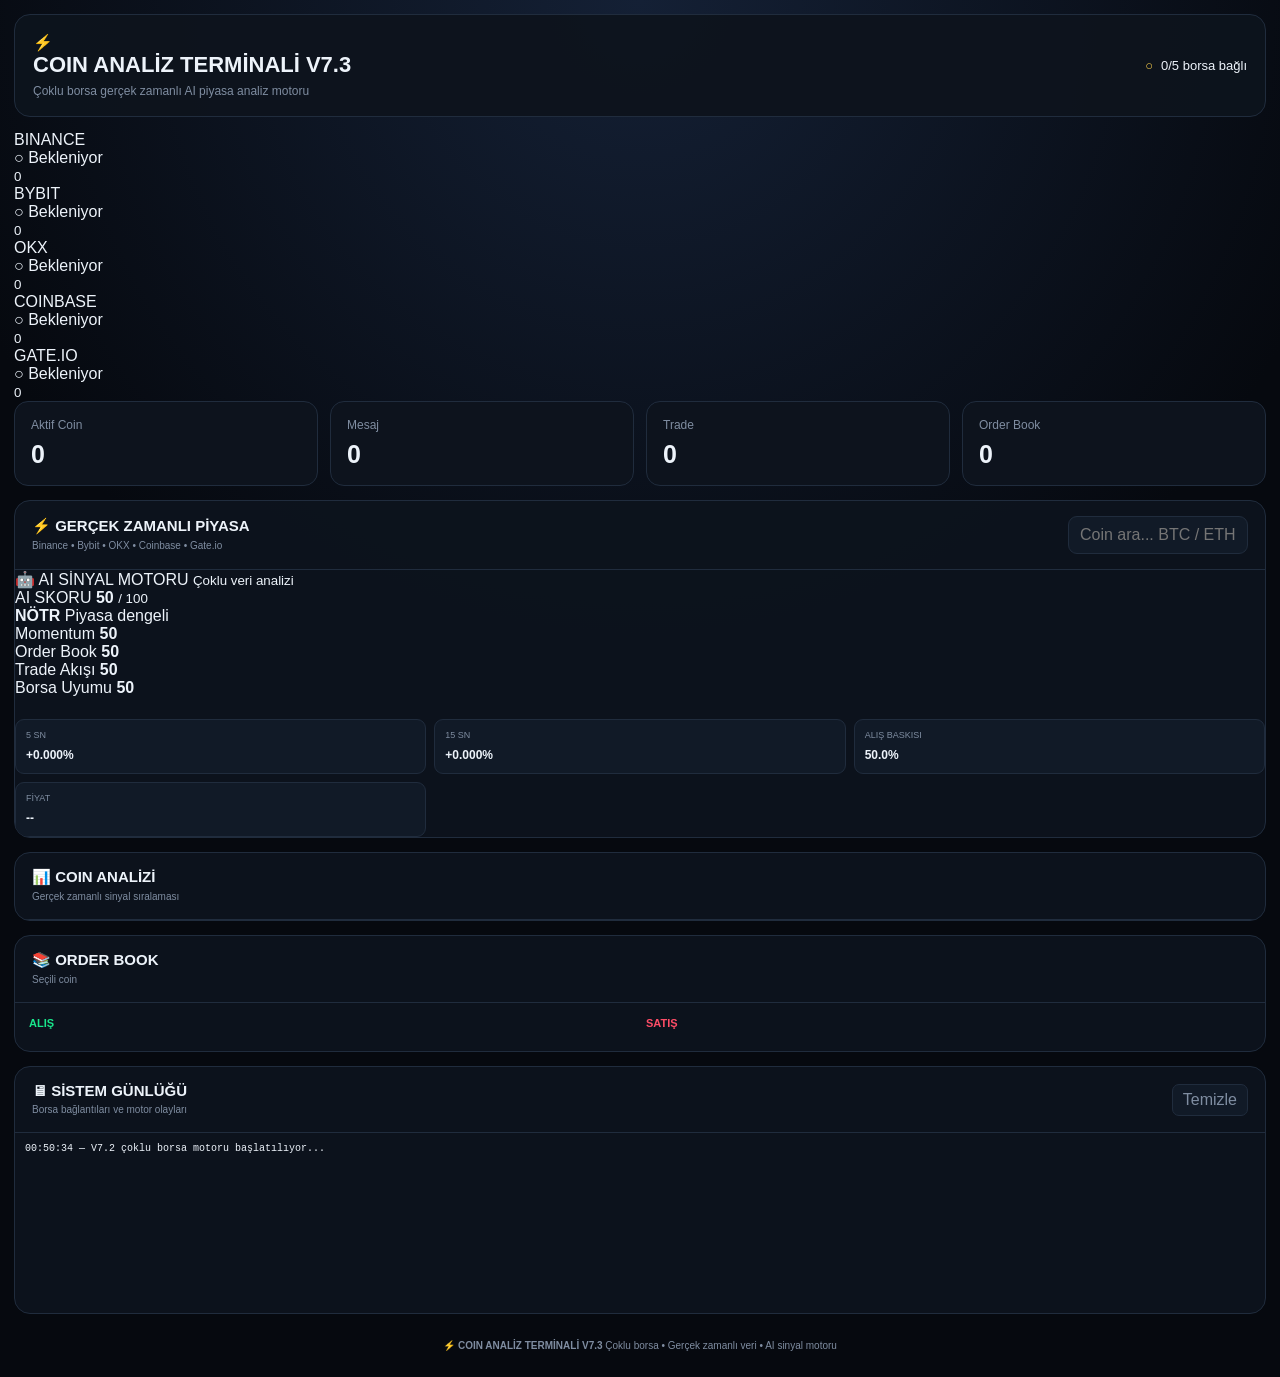
==== commit d3097a72: "Create index.html" ====
--- a/index.html
+++ b/index.html
@@ -1,29 +1,32 @@
 <!DOCTYPE html>
 <html lang="tr">
 <head>
-    <meta charset="UTF-8">
-    <meta name="viewport" content="width=device-width, initial-scale=1.0">
-
-    <title>Coin Analiz Terminali V7</title>
-
-    <link rel="stylesheet" href="style.css">
+<meta charset="UTF-8">
+<meta name="viewport" content="width=device-width, initial-scale=1.0">
+
+<title>Coin Analiz Terminali V7.3</title>
+
+<link rel="stylesheet" href="style.css">
+
 </head>
 
 <body>
 
 <div class="app">
 
-    <!-- =====================================================
-         HEADER
-    ====================================================== -->
-
+    <!-- HEADER -->
     <header class="header">
 
         <div class="logo">
-            <h1>⚡ COIN ANALİZ TERMİNALİ V7</h1>
-            <p>
-                Çoklu borsa gerçek zamanlı piyasa analiz ve sinyal motoru
-            </p>
+            <div class="logo-icon">⚡</div>
+
+            <div>
+                <h1>COIN ANALİZ TERMİNALİ <span>V7.3</span></h1>
+
+                <p>
+                    Çoklu borsa gerçek zamanlı AI piyasa analiz motoru
+                </p>
+            </div>
         </div>
 
         <div class="connection">
@@ -39,326 +42,272 @@
     </header>
 
 
-    <!-- =====================================================
-         EXCHANGE STATUS
-    ====================================================== -->
-
-    <section class="panel exchange-panel">
+    <!-- BORSA DURUMLARI -->
+
+    <section class="exchange-panel">
+
+        <div class="exchange-card" id="binanceCard">
+            <div class="exchange-name">BINANCE</div>
+            <div class="exchange-status">
+                <span id="binanceDot">○</span>
+                <span id="binanceStatus">Bekleniyor</span>
+            </div>
+            <small id="binanceMessages">0</small>
+        </div>
+
+
+        <div class="exchange-card" id="bybitCard">
+            <div class="exchange-name">BYBIT</div>
+            <div class="exchange-status">
+                <span id="bybitDot">○</span>
+                <span id="bybitStatus">Bekleniyor</span>
+            </div>
+            <small id="bybitMessages">0</small>
+        </div>
+
+
+        <div class="exchange-card" id="okxCard">
+            <div class="exchange-name">OKX</div>
+            <div class="exchange-status">
+                <span id="okxDot">○</span>
+                <span id="okxStatus">Bekleniyor</span>
+            </div>
+            <small id="okxMessages">0</small>
+        </div>
+
+
+        <div class="exchange-card" id="coinbaseCard">
+            <div class="exchange-name">COINBASE</div>
+            <div class="exchange-status">
+                <span id="coinbaseDot">○</span>
+                <span id="coinbaseStatus">Bekleniyor</span>
+            </div>
+            <small id="coinbaseMessages">0</small>
+        </div>
+
+
+        <div class="exchange-card" id="gateCard">
+            <div class="exchange-name">GATE.IO</div>
+            <div class="exchange-status">
+                <span id="gateDot">○</span>
+                <span id="gateStatus">Bekleniyor</span>
+            </div>
+            <small id="gateMessages">0</small>
+        </div>
+
+    </section>
+
+
+    <!-- GENEL İSTATİSTİK -->
+
+    <section class="market-summary">
+
+        <div class="stat-box">
+            <span>Aktif Coin</span>
+            <strong id="activeCoins">0</strong>
+        </div>
+
+        <div class="stat-box">
+            <span>Mesaj</span>
+            <strong id="totalMessages">0</strong>
+        </div>
+
+        <div class="stat-box">
+            <span>Trade</span>
+            <strong id="totalTrades">0</strong>
+        </div>
+
+        <div class="stat-box">
+            <span>Order Book</span>
+            <strong id="totalBooks">0</strong>
+        </div>
+
+    </section>
+
+
+    <!-- ANA PİYASA -->
+
+    <section class="panel">
 
         <div class="panel-header">
 
             <div>
-                <h2>BORSA BAĞLANTILARI</h2>
-                <small>Gerçek zamanlı veri akışı</small>
-            </div>
-
-        </div>
-
-
-        <div class="exchange-grid">
-
-            <div class="exchange-card">
-
-                <div class="exchange-name">
-                    Binance
-                </div>
-
-                <div class="exchange-status">
-
-                    <span
-                        id="binanceDot"
-                        class="exchange-dot"
-                    >●</span>
-
-                    <span id="binanceStatus">
-                        Bekleniyor
-                    </span>
-
-                </div>
-
-                <strong id="binanceMessages">
-                    0
-                </strong>
-
-                <small>
-                    Veri
-                </small>
-
-            </div>
-
-
-            <div class="exchange-card">
-
-                <div class="exchange-name">
-                    Bybit
-                </div>
-
-                <div class="exchange-status">
-
-                    <span
-                        id="bybitDot"
-                        class="exchange-dot"
-                    >●</span>
-
-                    <span id="bybitStatus">
-                        Bekleniyor
-                    </span>
-
-                </div>
-
-                <strong id="bybitMessages">
-                    0
-                </strong>
-
-                <small>
-                    Veri
-                </small>
-
-            </div>
-
-
-            <div class="exchange-card">
-
-                <div class="exchange-name">
-                    OKX
-                </div>
-
-                <div class="exchange-status">
-
-                    <span
-                        id="okxDot"
-                        class="exchange-dot"
-                    >●</span>
-
-                    <span id="okxStatus">
-                        Bekleniyor
-                    </span>
-
-                </div>
-
-                <strong id="okxMessages">
-                    0
-                </strong>
-
-                <small>
-                    Veri
-                </small>
-
-            </div>
-
-
-            <div class="exchange-card">
-
-                <div class="exchange-name">
-                    Coinbase
-                </div>
-
-                <div class="exchange-status">
-
-                    <span
-                        id="coinbaseDot"
-                        class="exchange-dot"
-                    >●</span>
-
-                    <span id="coinbaseStatus">
-                        Bekleniyor
-                    </span>
-
-                </div>
-
-                <strong id="coinbaseMessages">
-                    0
-                </strong>
-
-                <small>
-                    Veri
-                </small>
-
-            </div>
-
-
-            <div class="exchange-card">
-
-                <div class="exchange-name">
-                    Gate.io
-                </div>
-
-                <div class="exchange-status">
-
-                    <span
-                        id="gateDot"
-                        class="exchange-dot"
-                    >●</span>
-
-                    <span id="gateStatus">
-                        Bekleniyor
-                    </span>
-
-                </div>
-
-                <strong id="gateMessages">
-                    0
-                </strong>
-
-                <small>
-                    Veri
-                </small>
-
-            </div>
-
-        </div>
-
-    </section>
-
-
-    <!-- =====================================================
-         MARKET SUMMARY
-    ====================================================== -->
-
-    <section class="market-summary">
-
-        <div class="stat-box">
-
-            <span>Aktif Coin</span>
-
-            <strong id="activeCoins">
-                0
-            </strong>
-
-        </div>
-
-
-        <div class="stat-box">
-
-            <span>Mesaj</span>
-
-            <strong id="totalMessages">
-                0
-            </strong>
-
-        </div>
-
-
-        <div class="stat-box">
-
-            <span>Trade</span>
-
-            <strong id="totalTrades">
-                0
-            </strong>
-
-        </div>
-
-
-        <div class="stat-box">
-
-            <span>Order Book</span>
-
-            <strong id="totalBooks">
-                0
-            </strong>
-
-        </div>
-
-    </section>
-
-
-    <!-- =====================================================
-         REAL TIME MARKET
-    ====================================================== -->
-
-    <section class="panel">
-
-        <div class="panel-header">
-
-            <div>
-
-                <h2>
-                    GERÇEK ZAMANLI PİYASA
-                </h2>
+                <h2>⚡ GERÇEK ZAMANLI PİYASA</h2>
 
                 <small>
                     Binance • Bybit • OKX • Coinbase • Gate.io
                 </small>
-
-            </div>
-
+            </div>
 
             <input
                 id="coinSearch"
                 type="text"
-                placeholder="Coin ara..."
+                placeholder="Coin ara... BTC / ETH / XRP"
                 autocomplete="off"
             >
 
         </div>
 
 
+        <!-- AI SİNYAL -->
+
+        <div class="ai-signal">
+
+            <div class="ai-title">
+                <span>🤖 AI SİNYAL MOTORU</span>
+                <small>Çoklu veri analizi</small>
+            </div>
+
+
+            <div class="signal-main">
+
+                <div class="signal-score">
+
+                    <span>AI SKORU</span>
+
+                    <strong id="signalScore">
+                        50
+                    </strong>
+
+                    <small>/ 100</small>
+
+                </div>
+
+
+                <div class="signal-result">
+
+                    <strong id="signalText">
+                        NÖTR
+                    </strong>
+
+                    <span id="signalDescription">
+                        Piyasa dengeli
+                    </span>
+
+                </div>
+
+            </div>
+
+
+            <div class="signal-bar">
+
+                <div
+                    id="signalBar"
+                    class="signal-bar-fill"
+                    style="width:50%"
+                ></div>
+
+            </div>
+
+
+            <div class="signal-factors">
+
+                <div>
+                    <span>Momentum</span>
+                    <strong id="factorMomentum">50</strong>
+                </div>
+
+                <div>
+                    <span>Order Book</span>
+                    <strong id="factorBook">50</strong>
+                </div>
+
+                <div>
+                    <span>Trade Akışı</span>
+                    <strong id="factorTrade">50</strong>
+                </div>
+
+                <div>
+                    <span>Borsa Uyumu</span>
+                    <strong id="factorExchange">50</strong>
+                </div>
+
+            </div>
+
+        </div>
+
+
         <!-- MOMENTUM -->
 
         <div class="momentum-box">
 
             <div>
-
-                <span>
-                    5 sn
-                </span>
+                <span>5 SN</span>
 
                 <strong id="momentum5">
                     0.000%
                 </strong>
-
-            </div>
-
-
-            <div>
-
-                <span>
-                    15 sn
-                </span>
+            </div>
+
+
+            <div>
+                <span>15 SN</span>
 
                 <strong id="momentum15">
                     0.000%
                 </strong>
-
-            </div>
-
-
-            <div>
-
-                <span>
-                    Baskı
-                </span>
+            </div>
+
+
+            <div>
+                <span>ALIŞ BASKISI</span>
 
                 <strong id="detailPressure">
                     50.0%
                 </strong>
-
-            </div>
-
-        </div>
-
-    </section>
-
-
-    <!-- =====================================================
-         ORDER BOOK
-    ====================================================== -->
+            </div>
+
+
+            <div>
+                <span>FİYAT</span>
+
+                <strong id="selectedPrice">
+                    --
+                </strong>
+            </div>
+
+        </div>
+
+    </section>
+
+
+    <!-- COIN LİSTESİ -->
 
     <section class="panel">
 
         <div class="panel-header">
 
             <div>
-
-                <h2>
-                    ORDER BOOK
-                </h2>
+                <h2>📊 COIN ANALİZİ</h2>
+
+                <small>
+                    Gerçek zamanlı sinyal sıralaması
+                </small>
+            </div>
+
+        </div>
+
+
+        <div
+            id="coinList"
+            class="coin-list"
+        ></div>
+
+    </section>
+
+
+    <!-- ORDER BOOK -->
+
+    <section class="panel">
+
+        <div class="panel-header">
+
+            <div>
+                <h2>📚 ORDER BOOK</h2>
 
                 <small>
                     Seçili coin
                 </small>
-
             </div>
 
         </div>
@@ -372,8 +321,7 @@
                     ALIŞ
                 </h3>
 
-                <div id="bids">
-                </div>
+                <div id="bids"></div>
 
             </div>
 
@@ -384,27 +332,29 @@
                     SATIŞ
                 </h3>
 
-                <div id="asks">
-                </div>
-
-            </div>
-
-        </div>
-
-    </section>
-
-
-    <!-- =====================================================
-         SYSTEM LOG
-    ====================================================== -->
+                <div id="asks"></div>
+
+            </div>
+
+        </div>
+
+    </section>
+
+
+    <!-- SİSTEM GÜNLÜĞÜ -->
 
     <section class="panel">
 
         <div class="panel-header">
 
-            <h2>
-                SİSTEM GÜNLÜĞÜ
-            </h2>
+            <div>
+                <h2>🖥 SİSTEM GÜNLÜĞÜ</h2>
+
+                <small>
+                    Borsa bağlantıları ve motor olayları
+                </small>
+            </div>
+
 
             <button id="clearLog">
                 Temizle
@@ -416,21 +366,20 @@
         <div
             id="log"
             class="logs"
-        >
-        </div>
-
-    </section>
-
-
-    <!-- =====================================================
-         FOOTER
-    ====================================================== -->
+        ></div>
+
+    </section>
+
+
+    <!-- FOOTER -->
 
     <footer class="footer">
 
-        COIN ANALİZ TERMİNALİ V7
-        •
-        Çoklu borsa gerçek zamanlı veriler
+        <strong>⚡ COIN ANALİZ TERMİNALİ V7.3</strong>
+
+        <span>
+            Çoklu borsa • Gerçek zamanlı veri • AI sinyal motoru
+        </span>
 
     </footer>
 
